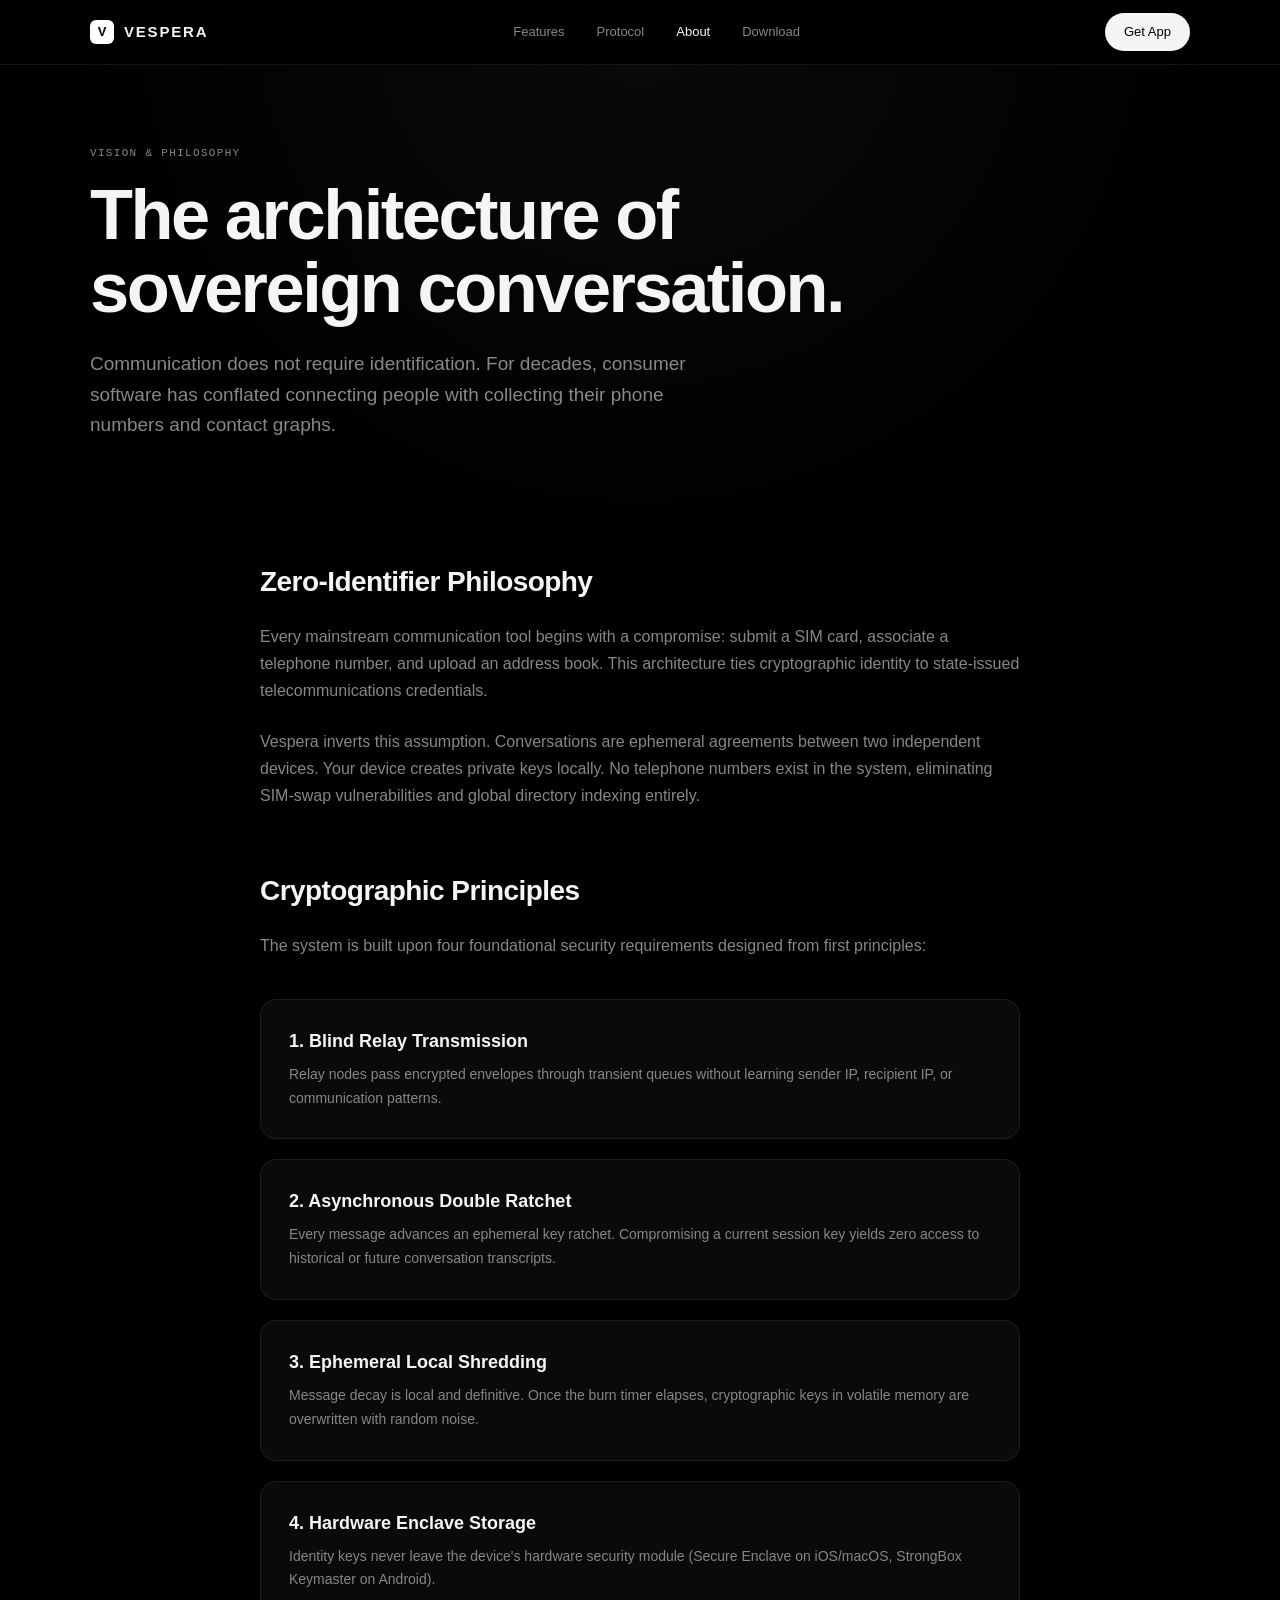
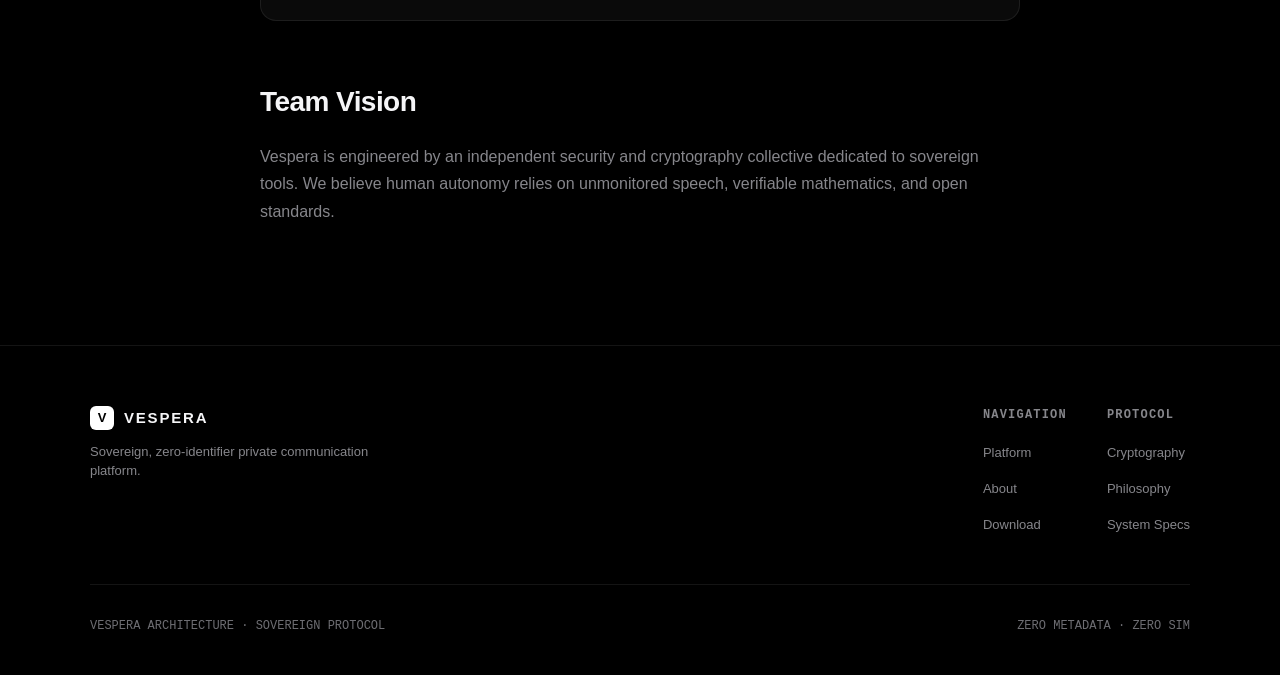
==== about.html @ 4bc94fb3 "Rebuild Vespera platform with Apple-grade dark architecture" ====
<!doctype html>
<html lang="en">
<head>
  <meta charset="utf-8">
  <meta name="viewport" content="width=device-width, initial-scale=1, viewport-fit=cover">
  <meta name="theme-color" content="#000000">
  <meta name="description" content="About Vespera — The philosophy and cryptographic foundation of zero-identifier communication.">
  <title>About — Vespera Architecture &amp; Vision</title>
  <link rel="stylesheet" href="styles.css">
  <script src="app.js" defer></script>
</head>
<body>
  <div class="page-ambient" aria-hidden="true"></div>

  <header class="site-header">
    <div class="container header-inner">
      <a class="brand" href="index.html" aria-label="Vespera Home">
        <span class="brand-symbol">V</span>
        <span>VESPERA</span>
      </a>
      <nav class="nav-links" aria-label="Main Navigation">
        <a href="index.html#features">Features</a>
        <a href="index.html#protocol">Protocol</a>
        <a href="about.html" class="active">About</a>
        <a href="download.html">Download</a>
      </nav>
      <div class="header-actions">
        <a href="download.html" class="pill-btn pill-btn-primary">Get App</a>
      </div>
      <button class="menu-toggle" id="menu-toggle" aria-label="Toggle navigation" aria-expanded="false">☰</button>
    </div>
  </header>

  <div class="mobile-drawer" id="mobile-drawer" aria-hidden="true">
    <a href="index.html#features">Features</a>
    <a href="index.html#protocol">Protocol</a>
    <a href="about.html">About</a>
    <a href="download.html">Download</a>
    <a href="download.html" class="pill-btn pill-btn-primary" style="text-align: center;">Get App</a>
  </div>

  <main>
    <div class="container">
      <div class="about-hero">
        <span class="section-label">Vision &amp; Philosophy</span>
        <h1 class="hero-title" style="text-align: left; margin: 16px 0 24px;">The architecture of sovereign conversation.</h1>
        <p class="hero-desc" style="text-align: left; margin: 0;">Communication does not require identification. For decades, consumer software has conflated connecting people with collecting their phone numbers and contact graphs.</p>
      </div>

      <article class="about-prose">
        <section id="philosophy">
          <h2>Zero-Identifier Philosophy</h2>
          <p>Every mainstream communication tool begins with a compromise: submit a SIM card, associate a telephone number, and upload an address book. This architecture ties cryptographic identity to state-issued telecommunications credentials.</p>
          <p>Vespera inverts this assumption. Conversations are ephemeral agreements between two independent devices. Your device creates private keys locally. No telephone numbers exist in the system, eliminating SIM-swap vulnerabilities and global directory indexing entirely.</p>
        </section>

        <section id="cryptography">
          <h2>Cryptographic Principles</h2>
          <p>The system is built upon four foundational security requirements designed from first principles:</p>
          
          <div class="principles-list">
            <div class="principle-item">
              <h4>1. Blind Relay Transmission</h4>
              <p>Relay nodes pass encrypted envelopes through transient queues without learning sender IP, recipient IP, or communication patterns.</p>
            </div>

            <div class="principle-item">
              <h4>2. Asynchronous Double Ratchet</h4>
              <p>Every message advances an ephemeral key ratchet. Compromising a current session key yields zero access to historical or future conversation transcripts.</p>
            </div>

            <div class="principle-item">
              <h4>3. Ephemeral Local Shredding</h4>
              <p>Message decay is local and definitive. Once the burn timer elapses, cryptographic keys in volatile memory are overwritten with random noise.</p>
            </div>

            <div class="principle-item">
              <h4>4. Hardware Enclave Storage</h4>
              <p>Identity keys never leave the device's hardware security module (Secure Enclave on iOS/macOS, StrongBox Keymaster on Android).</p>
            </div>
          </div>
        </section>

        <section id="team">
          <h2>Team Vision</h2>
          <p>Vespera is engineered by an independent security and cryptography collective dedicated to sovereign tools. We believe human autonomy relies on unmonitored speech, verifiable mathematics, and open standards.</p>
        </section>
      </article>
    </div>
  </main>

  <footer class="site-footer">
    <div class="container">
      <div class="footer-top">
        <div>
          <a class="brand" href="index.html">
            <span class="brand-symbol">V</span>
            <span>VESPERA</span>
          </a>
          <p style="color: var(--text-secondary); font-size: 13px; margin-top: 12px; max-width: 280px;">Sovereign, zero-identifier private communication platform.</p>
        </div>
        <div class="footer-nav">
          <div class="footer-col">
            <h5>Navigation</h5>
            <ul>
              <li><a href="index.html">Platform</a></li>
              <li><a href="about.html">About</a></li>
              <li><a href="download.html">Download</a></li>
            </ul>
          </div>
          <div class="footer-col">
            <h5>Protocol</h5>
            <ul>
              <li><a href="#cryptography">Cryptography</a></li>
              <li><a href="#philosophy">Philosophy</a></li>
              <li><a href="download.html#specs">System Specs</a></li>
            </ul>
          </div>
        </div>
      </div>
      <div class="footer-bottom">
        <span>VESPERA ARCHITECTURE · SOVEREIGN PROTOCOL</span>
        <span>ZERO METADATA · ZERO SIM</span>
      </div>
    </div>
  </footer>
</body>
</html>
---- styles.css ----
:root {
  color-scheme: dark;
  --bg: #000000;
  --surface: #0a0a0a;
  --surface-elevated: #121212;
  --surface-border: rgba(255, 255, 255, 0.08);
  --surface-border-hover: rgba(255, 255, 255, 0.16);
  --text-primary: #f5f5f7;
  --text-secondary: #86868b;
  --text-tertiary: #6e6e73;
  --accent-white: #ffffff;
  --accent-pill-bg: #f5f5f7;
  --accent-pill-text: #000000;
  --font-sans: -apple-system, BlinkMacSystemFont, "SF Pro Display", "SF Pro Text", "Inter", "Helvetica Neue", sans-serif;
  --font-mono: "SF Mono", "Space Mono", Menlo, Consolas, monospace;
}

* {
  box-sizing: border-box;
  margin: 0;
  padding: 0;
}

html {
  scroll-behavior: smooth;
  background-color: var(--bg);
}

body {
  background-color: var(--bg);
  color: var(--text-primary);
  font-family: var(--font-sans);
  -webkit-font-smoothing: antialiased;
  -moz-osx-font-smoothing: grayscale;
  line-height: 1.5;
  overflow-x: hidden;
  min-height: 100vh;
}

.page-ambient {
  position: absolute;
  top: 0;
  left: 50%;
  transform: translateX(-50%);
  width: 100%;
  max-width: 1200px;
  height: 600px;
  background: radial-gradient(ellipse at 50% 0%, rgba(255, 255, 255, 0.04), transparent 70%);
  pointer-events: none;
  z-index: 0;
}

.container {
  width: 100%;
  max-width: 1180px;
  margin: 0 auto;
  padding: 0 clamp(20px, 4vw, 40px);
}

.site-header {
  position: sticky;
  top: 0;
  z-index: 100;
  background: rgba(0, 0, 0, 0.85);
  backdrop-filter: blur(20px);
  -webkit-backdrop-filter: blur(20px);
  border-bottom: 1px solid var(--surface-border);
}

.header-inner {
  display: flex;
  align-items: center;
  justify-content: space-between;
  height: 64px;
}

.brand {
  display: flex;
  align-items: center;
  gap: 10px;
  text-decoration: none;
  color: var(--text-primary);
  font-weight: 600;
  font-size: 15px;
  letter-spacing: 0.12em;
}

.brand-symbol {
  width: 24px;
  height: 24px;
  border-radius: 6px;
  background: #ffffff;
  color: #000000;
  display: grid;
  place-items: center;
  font-size: 13px;
  font-weight: 700;
  letter-spacing: 0;
}

.nav-links {
  display: flex;
  align-items: center;
  gap: 32px;
}

.nav-links a {
  text-decoration: none;
  color: var(--text-secondary);
  font-size: 13px;
  font-weight: 400;
  transition: color 0.2s ease;
}

.nav-links a:hover,
.nav-links a.active {
  color: var(--text-primary);
}

.header-actions {
  display: flex;
  align-items: center;
  gap: 16px;
}

.pill-btn {
  display: inline-flex;
  align-items: center;
  justify-content: center;
  gap: 8px;
  padding: 8px 18px;
  border-radius: 980px;
  font-size: 13px;
  font-weight: 500;
  text-decoration: none;
  transition: all 0.2s ease;
  cursor: pointer;
  border: 1px solid transparent;
}

.pill-btn-primary {
  background: var(--accent-pill-bg);
  color: var(--accent-pill-text);
}

.pill-btn-primary:hover {
  background: #ffffff;
  transform: scale(1.02);
}

.pill-btn-secondary {
  background: rgba(255, 255, 255, 0.05);
  color: var(--text-primary);
  border-color: var(--surface-border);
}

.pill-btn-secondary:hover {
  background: rgba(255, 255, 255, 0.1);
  border-color: var(--surface-border-hover);
}

.menu-toggle {
  display: none;
  background: transparent;
  border: none;
  color: var(--text-primary);
  font-size: 20px;
  cursor: pointer;
  padding: 8px;
}

.mobile-drawer {
  display: none;
  position: fixed;
  top: 64px;
  left: 0;
  right: 0;
  bottom: 0;
  background: #000000;
  z-index: 99;
  flex-direction: column;
  padding: 32px 24px;
  gap: 24px;
  border-top: 1px solid var(--surface-border);
}

.mobile-drawer.open {
  display: flex;
}

.mobile-drawer a {
  color: var(--text-primary);
  text-decoration: none;
  font-size: 18px;
  font-weight: 500;
}

.hero-section {
  position: relative;
  z-index: 1;
  padding: 80px 0 100px;
  text-align: center;
}

.eyebrow {
  display: inline-flex;
  align-items: center;
  gap: 8px;
  font-family: var(--font-mono);
  font-size: 11px;
  letter-spacing: 0.15em;
  text-transform: uppercase;
  color: var(--text-secondary);
  margin-bottom: 24px;
  padding: 6px 14px;
  border-radius: 980px;
  background: rgba(255, 255, 255, 0.03);
  border: 1px solid var(--surface-border);
}

.status-indicator {
  width: 6px;
  height: 6px;
  border-radius: 50%;
  background: #ffffff;
}

.hero-title {
  font-size: clamp(38px, 5.5vw, 72px);
  font-weight: 600;
  letter-spacing: -0.035em;
  line-height: 1.05;
  color: var(--text-primary);
  max-width: 820px;
  margin: 0 auto 20px;
}

.hero-desc {
  font-size: clamp(16px, 1.8vw, 19px);
  color: var(--text-secondary);
  max-width: 620px;
  margin: 0 auto 36px;
  line-height: 1.6;
}

.hero-cta {
  display: flex;
  align-items: center;
  justify-content: center;
  gap: 16px;
  margin-bottom: 70px;
}

.mockup-wrap {
  position: relative;
  max-width: 380px;
  margin: 0 auto;
}

.phone-frame {
  background: #0a0a0a;
  border: 1px solid rgba(255, 255, 255, 0.12);
  border-radius: 48px;
  padding: 10px;
  box-shadow: 0 30px 100px rgba(0, 0, 0, 0.8), 0 0 0 1px rgba(255, 255, 255, 0.05);
}

.phone-inner {
  background: #000000;
  border-radius: 38px;
  overflow: hidden;
  border: 1px solid rgba(255, 255, 255, 0.06);
}

.phone-island {
  height: 28px;
  display: flex;
  align-items: center;
  justify-content: space-between;
  padding: 0 24px;
  font-size: 11px;
  font-weight: 600;
  color: var(--text-primary);
}

.island-notch {
  width: 90px;
  height: 18px;
  background: #000000;
  border-radius: 12px;
  border: 1px solid rgba(255, 255, 255, 0.08);
}

.chat-bar {
  display: flex;
  align-items: center;
  justify-content: space-between;
  padding: 14px 20px;
  border-bottom: 1px solid var(--surface-border);
  background: rgba(10, 10, 10, 0.6);
}

.chat-peer {
  display: flex;
  align-items: center;
  gap: 12px;
}

.peer-avatar {
  width: 32px;
  height: 32px;
  border-radius: 50%;
  background: #161616;
  border: 1px solid var(--surface-border);
  display: grid;
  place-items: center;
  font-size: 12px;
  font-weight: 600;
  color: var(--text-primary);
}

.peer-meta strong {
  display: block;
  font-size: 13px;
  font-weight: 500;
  color: var(--text-primary);
}

.peer-meta span {
  display: block;
  font-size: 10px;
  font-family: var(--font-mono);
  color: var(--text-secondary);
}

.chat-stream {
  padding: 20px 16px;
  display: flex;
  flex-direction: column;
  gap: 14px;
  min-height: 310px;
}

.bubble {
  max-width: 82%;
  padding: 12px 16px;
  border-radius: 18px;
  font-size: 13px;
  line-height: 1.45;
  position: relative;
}

.bubble-in {
  align-self: flex-start;
  background: #121212;
  color: var(--text-primary);
  border: 1px solid var(--surface-border);
  border-bottom-left-radius: 4px;
}

.bubble-out {
  align-self: flex-end;
  background: #1f1f1f;
  color: var(--text-primary);
  border: 1px solid rgba(255, 255, 255, 0.12);
  border-bottom-right-radius: 4px;
}

.bubble-meta {
  display: flex;
  align-items: center;
  justify-content: flex-end;
  gap: 6px;
  font-size: 10px;
  font-family: var(--font-mono);
  color: var(--text-tertiary);
  margin-top: 4px;
}

.bubble-decay {
  align-self: flex-end;
  background: #1a1a1a;
  border: 1px solid rgba(255, 255, 255, 0.15);
  position: relative;
  transition: opacity 0.3s ease, filter 0.3s ease;
}

.bubble-decay.faded {
  opacity: 0.1;
  filter: blur(5px);
}

.decay-readout {
  margin-top: 10px;
  padding: 10px 14px;
  border-radius: 10px;
  background: rgba(255, 255, 255, 0.03);
  border: 1px solid var(--surface-border);
  display: flex;
  align-items: center;
  justify-content: space-between;
  font-family: var(--font-mono);
  font-size: 11px;
}

.readout-timer {
  color: var(--text-primary);
  font-weight: 600;
}

.readout-label {
  color: var(--text-secondary);
}

.decay-controls {
  padding: 14px 16px;
  border-top: 1px solid var(--surface-border);
  display: flex;
  gap: 8px;
}

.decay-btn {
  flex: 1;
  padding: 9px;
  border-radius: 8px;
  background: #121212;
  border: 1px solid var(--surface-border);
  color: var(--text-primary);
  font-size: 12px;
  font-weight: 500;
  cursor: pointer;
  transition: all 0.2s ease;
}

.decay-btn:hover {
  background: #1a1a1a;
  border-color: var(--surface-border-hover);
}

.section-header {
  margin-bottom: 48px;
}

.section-label {
  font-family: var(--font-mono);
  font-size: 11px;
  letter-spacing: 0.12em;
  text-transform: uppercase;
  color: var(--text-secondary);
  display: block;
  margin-bottom: 12px;
}

.section-title {
  font-size: clamp(30px, 4vw, 44px);
  font-weight: 600;
  letter-spacing: -0.03em;
  color: var(--text-primary);
  line-height: 1.15;
}

.feature-grid {
  display: grid;
  grid-template-columns: repeat(auto-fit, minmax(320px, 1fr));
  gap: 20px;
  margin-bottom: 120px;
}

.feature-card {
  background: var(--surface);
  border: 1px solid var(--surface-border);
  border-radius: 20px;
  padding: 36px 32px;
  display: flex;
  flex-direction: column;
  justify-content: space-between;
  min-height: 300px;
  transition: border-color 0.2s ease, transform 0.2s ease;
}

.feature-card:hover {
  border-color: var(--surface-border-hover);
  transform: translateY(-2px);
}

.card-num {
  font-family: var(--font-mono);
  font-size: 12px;
  color: var(--text-tertiary);
  margin-bottom: 24px;
}

.card-body h3 {
  font-size: 22px;
  font-weight: 600;
  letter-spacing: -0.02em;
  color: var(--text-primary);
  margin-bottom: 12px;
}

.card-body p {
  font-size: 14px;
  color: var(--text-secondary);
  line-height: 1.6;
}

.card-tag {
  display: inline-block;
  margin-top: 24px;
  font-family: var(--font-mono);
  font-size: 11px;
  color: var(--text-secondary);
  padding: 4px 10px;
  border-radius: 6px;
  background: rgba(255, 255, 255, 0.03);
  border: 1px solid var(--surface-border);
  width: fit-content;
}

.protocol-section {
  padding: 80px 0 120px;
  border-top: 1px solid var(--surface-border);
}

.protocol-grid {
  display: grid;
  grid-template-columns: repeat(3, 1fr);
  gap: 24px;
  margin-top: 48px;
}

.protocol-box {
  background: var(--surface);
  border: 1px solid var(--surface-border);
  border-radius: 16px;
  padding: 30px;
}

.protocol-box h4 {
  font-size: 18px;
  font-weight: 600;
  color: var(--text-primary);
  margin-bottom: 12px;
}

.protocol-box p {
  font-size: 14px;
  color: var(--text-secondary);
  line-height: 1.6;
}

.claim-section {
  padding: 80px 0 120px;
  border-top: 1px solid var(--surface-border);
  text-align: center;
}

.claim-wrap {
  max-width: 540px;
  margin: 0 auto;
}

.claim-form {
  display: flex;
  gap: 10px;
  margin: 32px 0 16px;
}

.claim-input-box {
  flex: 1;
  display: flex;
  align-items: center;
  background: var(--surface);
  border: 1px solid var(--surface-border);
  border-radius: 980px;
  padding: 0 18px;
  font-size: 14px;
  transition: border-color 0.2s ease;
}

.claim-input-box:focus-within {
  border-color: rgba(255, 255, 255, 0.3);
}

.claim-prefix {
  color: var(--text-tertiary);
  font-family: var(--font-mono);
  margin-right: 4px;
}

.claim-input {
  background: transparent;
  border: none;
  outline: none;
  color: var(--text-primary);
  width: 100%;
  font-size: 14px;
  padding: 12px 0;
}

.claim-note {
  font-size: 12px;
  color: var(--text-tertiary);
  font-family: var(--font-mono);
}

.modal-overlay {
  display: none;
  position: fixed;
  inset: 0;
  background: rgba(0, 0, 0, 0.8);
  backdrop-filter: blur(10px);
  -webkit-backdrop-filter: blur(10px);
  z-index: 200;
  place-items: center;
  padding: 20px;
}

.modal-overlay.active {
  display: grid;
}

.modal-card {
  background: #0d0d0d;
  border: 1px solid var(--surface-border-hover);
  border-radius: 24px;
  padding: 40px;
  max-width: 440px;
  width: 100%;
  text-align: center;
}

.modal-card h3 {
  font-size: 24px;
  font-weight: 600;
  margin-bottom: 12px;
}

.modal-card p {
  font-size: 14px;
  color: var(--text-secondary);
  line-height: 1.6;
  margin-bottom: 28px;
}

.site-footer {
  border-top: 1px solid var(--surface-border);
  padding: 60px 0 40px;
  background: #000000;
}

.footer-top {
  display: flex;
  justify-content: space-between;
  align-items: flex-start;
  margin-bottom: 48px;
  flex-wrap: wrap;
  gap: 32px;
}

.footer-nav {
  display: flex;
  gap: 40px;
}

.footer-col h5 {
  font-size: 12px;
  font-family: var(--font-mono);
  text-transform: uppercase;
  letter-spacing: 0.1em;
  color: var(--text-secondary);
  margin-bottom: 16px;
}

.footer-col ul {
  list-style: none;
  display: flex;
  flex-direction: column;
  gap: 12px;
}

.footer-col a {
  text-decoration: none;
  color: var(--text-secondary);
  font-size: 13px;
  transition: color 0.2s ease;
}

.footer-col a:hover {
  color: var(--text-primary);
}

.footer-bottom {
  display: flex;
  justify-content: space-between;
  align-items: center;
  padding-top: 32px;
  border-top: 1px solid var(--surface-border);
  font-size: 12px;
  color: var(--text-tertiary);
  font-family: var(--font-mono);
}

.download-grid {
  display: grid;
  grid-template-columns: repeat(3, 1fr);
  gap: 24px;
  margin: 60px 0 100px;
}

.download-card {
  background: var(--surface);
  border: 1px solid var(--surface-border);
  border-radius: 20px;
  padding: 36px 30px;
  display: flex;
  flex-direction: column;
  justify-content: space-between;
}

.download-card-header {
  display: flex;
  align-items: center;
  justify-content: space-between;
  margin-bottom: 24px;
}

.platform-badge {
  font-family: var(--font-mono);
  font-size: 11px;
  color: var(--text-secondary);
  padding: 4px 10px;
  border-radius: 6px;
  background: rgba(255, 255, 255, 0.04);
  border: 1px solid var(--surface-border);
}

.download-card h3 {
  font-size: 24px;
  font-weight: 600;
  margin-bottom: 8px;
}

.version-tag {
  font-family: var(--font-mono);
  font-size: 12px;
  color: var(--text-secondary);
  margin-bottom: 20px;
  display: block;
}

.spec-list {
  list-style: none;
  display: flex;
  flex-direction: column;
  gap: 10px;
  margin: 24px 0 32px;
  font-size: 13px;
  color: var(--text-secondary);
}

.spec-list li {
  display: flex;
  align-items: center;
  gap: 8px;
}

.spec-list li::before {
  content: "";
  width: 4px;
  height: 4px;
  border-radius: 50%;
  background: var(--text-tertiary);
}

.about-hero {
  padding: 80px 0 60px;
  max-width: 760px;
}

.about-prose {
  max-width: 760px;
  margin: 0 auto 120px;
}

.about-prose h2 {
  font-size: 28px;
  font-weight: 600;
  margin: 60px 0 20px;
  letter-spacing: -0.02em;
}

.about-prose p {
  font-size: 16px;
  color: var(--text-secondary);
  line-height: 1.7;
  margin-bottom: 24px;
}

.principles-list {
  display: grid;
  grid-template-columns: 1fr;
  gap: 20px;
  margin: 40px 0 60px;
}

.principle-item {
  background: var(--surface);
  border: 1px solid var(--surface-border);
  border-radius: 16px;
  padding: 28px;
}

.principle-item h4 {
  font-size: 18px;
  font-weight: 600;
  margin-bottom: 8px;
}

.principle-item p {
  margin: 0;
  font-size: 14px;
}

@media (max-width: 900px) {
  .protocol-grid,
  .download-grid {
    grid-template-columns: 1fr;
  }
}

@media (max-width: 768px) {
  .nav-links,
  .header-actions {
    display: none;
  }
  .menu-toggle {
    display: block;
  }
  .footer-top {
    flex-direction: column;
  }
  .footer-bottom {
    flex-direction: column;
    gap: 16px;
    align-items: flex-start;
  }
  .claim-form {
    flex-direction: column;
  }
  .claim-input-box {
    border-radius: 12px;
  }
  .pill-btn {
    width: 100%;
  }
}
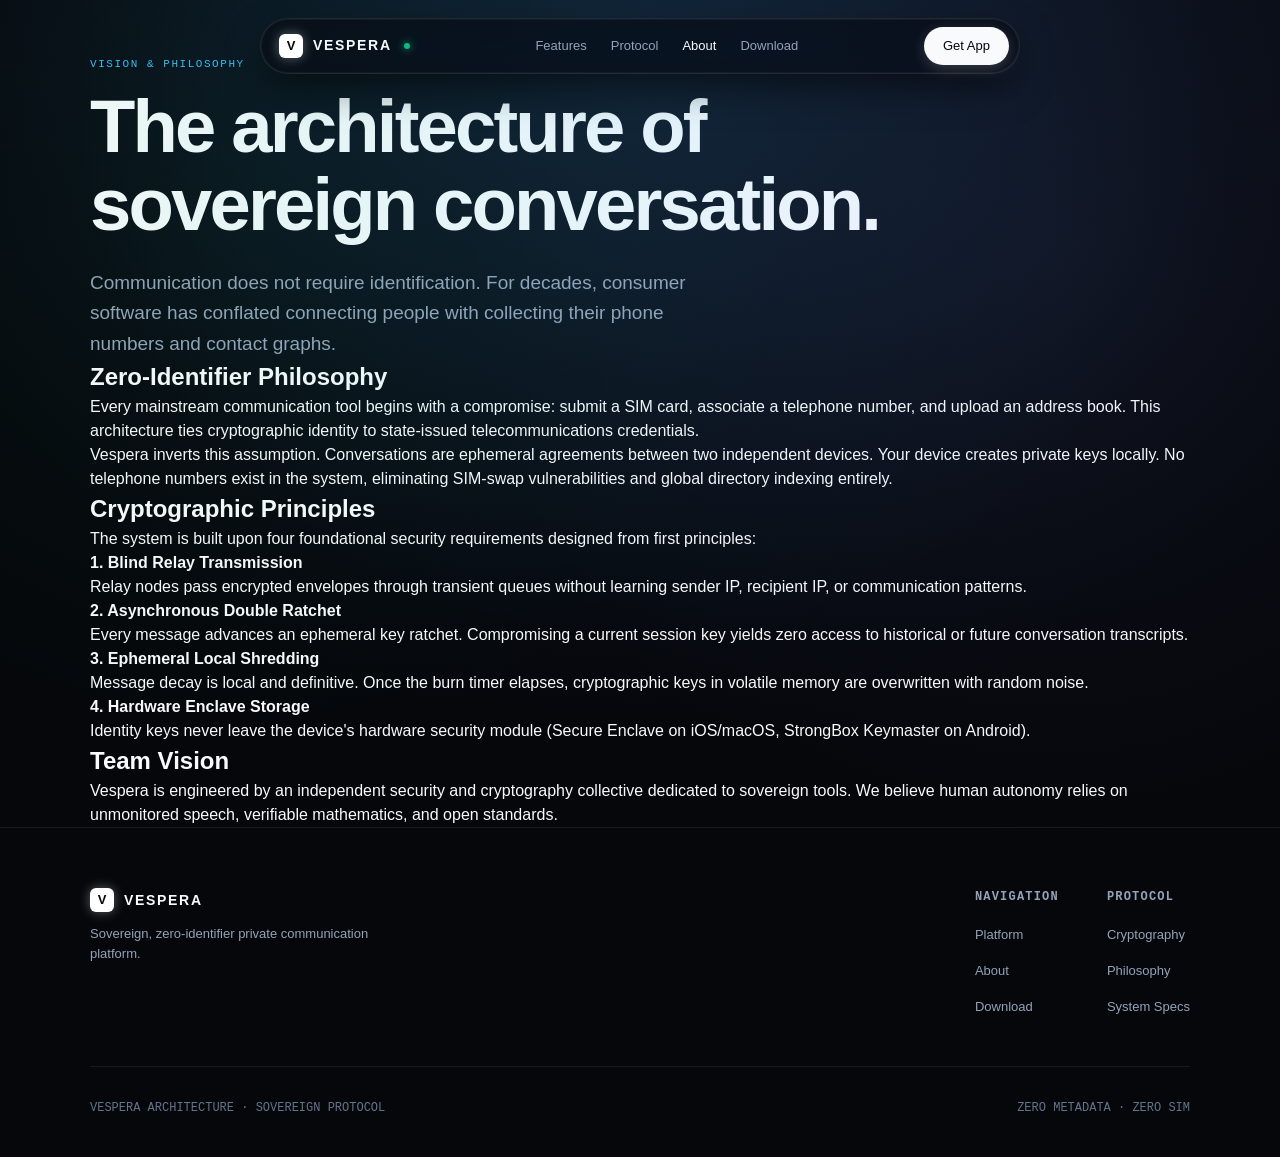
==== commit 93495386: "Update about.html with floating pill navbar" ====
--- a/about.html
+++ b/about.html
@@ -3,7 +3,7 @@
 <head>
   <meta charset="utf-8">
   <meta name="viewport" content="width=device-width, initial-scale=1, viewport-fit=cover">
-  <meta name="theme-color" content="#000000">
+  <meta name="theme-color" content="#05070B">
   <meta name="description" content="About Vespera — The philosophy and cryptographic foundation of zero-identifier communication.">
   <title>About — Vespera Architecture &amp; Vision</title>
   <link rel="stylesheet" href="styles.css">
@@ -13,10 +13,11 @@
   <div class="page-ambient" aria-hidden="true"></div>
 
   <header class="site-header">
-    <div class="container header-inner">
+    <div class="pill-navbar">
       <a class="brand" href="index.html" aria-label="Vespera Home">
         <span class="brand-symbol">V</span>
         <span>VESPERA</span>
+        <span class="nav-status" title="Network Operational"></span>
       </a>
       <nav class="nav-links" aria-label="Main Navigation">
         <a href="index.html#features">Features</a>
@@ -125,4 +126,4 @@
     </div>
   </footer>
 </body>
-</html>+</html>
--- a/styles.css
+++ b/styles.css
@@ -1,16 +1,29 @@
 :root {
   color-scheme: dark;
-  --bg: #000000;
-  --surface: #0a0a0a;
-  --surface-elevated: #121212;
+  --bg: #05070B;
+  --bg-gradient: radial-gradient(circle at 50% -10%, #0d1627 0%, #05070b 60%);
+  --surface: #0A0D14;
+  --surface-subtle: #0E131F;
+  --surface-elevated: #131927;
   --surface-border: rgba(255, 255, 255, 0.08);
-  --surface-border-hover: rgba(255, 255, 255, 0.16);
-  --text-primary: #f5f5f7;
-  --text-secondary: #86868b;
-  --text-tertiary: #6e6e73;
-  --accent-white: #ffffff;
-  --accent-pill-bg: #f5f5f7;
-  --accent-pill-text: #000000;
+  --surface-border-subtle: rgba(255, 255, 255, 0.04);
+  --surface-border-hover: rgba(255, 255, 255, 0.18);
+  --surface-border-active: rgba(56, 189, 248, 0.35);
+
+  --text-primary: #F8FAFC;
+  --text-secondary: #94A3B8;
+  --text-tertiary: #64748B;
+
+  --accent-cyan: #38BDF8;
+  --accent-blue: #2563EB;
+  --accent-emerald: #10B981;
+  --accent-purple: #818CF8;
+  --accent-glow-cyan: rgba(56, 189, 248, 0.15);
+  --accent-glow-emerald: rgba(16, 185, 129, 0.15);
+
+  --accent-pill-bg: #F8FAFC;
+  --accent-pill-text: #05070B;
+
   --font-sans: -apple-system, BlinkMacSystemFont, "SF Pro Display", "SF Pro Text", "Inter", "Helvetica Neue", sans-serif;
   --font-mono: "SF Mono", "Space Mono", Menlo, Consolas, monospace;
 }
@@ -28,6 +41,8 @@
 
 body {
   background-color: var(--bg);
+  background-image: var(--bg-gradient);
+  background-repeat: no-repeat;
   color: var(--text-primary);
   font-family: var(--font-sans);
   -webkit-font-smoothing: antialiased;
@@ -37,15 +52,19 @@
   min-height: 100vh;
 }
 
+/* Ambient dynamic background glows */
 .page-ambient {
   position: absolute;
   top: 0;
   left: 50%;
   transform: translateX(-50%);
   width: 100%;
-  max-width: 1200px;
-  height: 600px;
-  background: radial-gradient(ellipse at 50% 0%, rgba(255, 255, 255, 0.04), transparent 70%);
+  max-width: 1400px;
+  height: 900px;
+  background: 
+    radial-gradient(circle at 50% 8%, rgba(56, 189, 248, 0.09) 0%, transparent 55%),
+    radial-gradient(circle at 18% 22%, rgba(16, 185, 129, 0.06) 0%, transparent 45%),
+    radial-gradient(circle at 82% 28%, rgba(129, 140, 248, 0.07) 0%, transparent 48%);
   pointer-events: none;
   z-index: 0;
 }
@@ -57,21 +76,38 @@
   padding: 0 clamp(20px, 4vw, 40px);
 }
 
+/* Floating Frosted Glass Pill Navbar */
 .site-header {
   position: sticky;
-  top: 0;
+  top: 18px;
   z-index: 100;
-  background: rgba(0, 0, 0, 0.85);
-  backdrop-filter: blur(20px);
-  -webkit-backdrop-filter: blur(20px);
-  border-bottom: 1px solid var(--surface-border);
-}
-
-.header-inner {
-  display: flex;
-  align-items: center;
-  justify-content: space-between;
-  height: 64px;
+  display: flex;
+  justify-content: center;
+  padding: 0 16px;
+  pointer-events: none;
+}
+
+.pill-navbar {
+  pointer-events: auto;
+  display: flex;
+  align-items: center;
+  justify-content: space-between;
+  gap: 32px;
+  padding: 8px 10px 8px 18px;
+  background: rgba(10, 13, 20, 0.72);
+  backdrop-filter: blur(24px) saturate(180%);
+  -webkit-backdrop-filter: blur(24px) saturate(180%);
+  border: 1px solid rgba(255, 255, 255, 0.1);
+  border-radius: 980px;
+  box-shadow: 0 16px 40px -8px rgba(0, 0, 0, 0.65), 0 0 0 1px rgba(255, 255, 255, 0.04) inset;
+  transition: all 0.25s ease;
+  max-width: 760px;
+  width: 100%;
+}
+
+.pill-navbar:hover {
+  border-color: rgba(255, 255, 255, 0.16);
+  box-shadow: 0 20px 48px -8px rgba(0, 0, 0, 0.75), 0 0 24px -4px rgba(56, 189, 248, 0.12);
 }
 
 .brand {
@@ -81,7 +117,7 @@
   text-decoration: none;
   color: var(--text-primary);
   font-weight: 600;
-  font-size: 15px;
+  font-size: 14px;
   letter-spacing: 0.12em;
 }
 
@@ -89,26 +125,37 @@
   width: 24px;
   height: 24px;
   border-radius: 6px;
-  background: #ffffff;
-  color: #000000;
+  background: #FFFFFF;
+  color: #05070B;
   display: grid;
   place-items: center;
   font-size: 13px;
   font-weight: 700;
   letter-spacing: 0;
+  box-shadow: 0 0 12px rgba(255, 255, 255, 0.35);
+}
+
+.nav-status {
+  width: 6px;
+  height: 6px;
+  border-radius: 50%;
+  background: var(--accent-emerald);
+  box-shadow: 0 0 8px var(--accent-emerald);
+  display: inline-block;
+  margin-left: 2px;
 }
 
 .nav-links {
   display: flex;
   align-items: center;
-  gap: 32px;
+  gap: 24px;
 }
 
 .nav-links a {
   text-decoration: none;
   color: var(--text-secondary);
   font-size: 13px;
-  font-weight: 400;
+  font-weight: 450;
   transition: color 0.2s ease;
 }
 
@@ -120,7 +167,7 @@
 .header-actions {
   display: flex;
   align-items: center;
-  gap: 16px;
+  gap: 12px;
 }
 
 .pill-btn {
@@ -136,26 +183,30 @@
   transition: all 0.2s ease;
   cursor: pointer;
   border: 1px solid transparent;
+  white-space: nowrap;
 }
 
 .pill-btn-primary {
   background: var(--accent-pill-bg);
   color: var(--accent-pill-text);
+  box-shadow: 0 4px 14px rgba(248, 250, 252, 0.18);
 }
 
 .pill-btn-primary:hover {
-  background: #ffffff;
+  background: #FFFFFF;
   transform: scale(1.02);
+  box-shadow: 0 6px 20px rgba(248, 250, 252, 0.28);
 }
 
 .pill-btn-secondary {
-  background: rgba(255, 255, 255, 0.05);
+  background: rgba(255, 255, 255, 0.04);
   color: var(--text-primary);
   border-color: var(--surface-border);
+  backdrop-filter: blur(12px);
 }
 
 .pill-btn-secondary:hover {
-  background: rgba(255, 255, 255, 0.1);
+  background: rgba(255, 255, 255, 0.08);
   border-color: var(--surface-border-hover);
 }
 
@@ -166,22 +217,25 @@
   color: var(--text-primary);
   font-size: 20px;
   cursor: pointer;
-  padding: 8px;
+  padding: 6px;
 }
 
 .mobile-drawer {
   display: none;
   position: fixed;
-  top: 64px;
-  left: 0;
-  right: 0;
-  bottom: 0;
-  background: #000000;
+  top: 72px;
+  left: 16px;
+  right: 16px;
+  background: rgba(10, 13, 20, 0.94);
+  backdrop-filter: blur(28px);
+  -webkit-backdrop-filter: blur(28px);
+  border: 1px solid var(--surface-border);
+  border-radius: 20px;
   z-index: 99;
   flex-direction: column;
-  padding: 32px 24px;
-  gap: 24px;
-  border-top: 1px solid var(--surface-border);
+  padding: 24px;
+  gap: 18px;
+  box-shadow: 0 20px 60px rgba(0, 0, 0, 0.85);
 }
 
 .mobile-drawer.open {
@@ -191,14 +245,15 @@
 .mobile-drawer a {
   color: var(--text-primary);
   text-decoration: none;
-  font-size: 18px;
+  font-size: 16px;
   font-weight: 500;
 }
 
+/* Hero Section */
 .hero-section {
   position: relative;
   z-index: 1;
-  padding: 80px 0 100px;
+  padding: 90px 0 80px;
   text-align: center;
 }
 
@@ -212,26 +267,28 @@
   text-transform: uppercase;
   color: var(--text-secondary);
   margin-bottom: 24px;
-  padding: 6px 14px;
+  padding: 6px 16px;
   border-radius: 980px;
-  background: rgba(255, 255, 255, 0.03);
-  border: 1px solid var(--surface-border);
+  background: rgba(14, 19, 31, 0.8);
+  border: 1px solid rgba(56, 189, 248, 0.2);
+  box-shadow: 0 0 16px rgba(56, 189, 248, 0.08);
 }
 
 .status-indicator {
   width: 6px;
   height: 6px;
   border-radius: 50%;
-  background: #ffffff;
+  background: var(--accent-emerald);
+  box-shadow: 0 0 8px var(--accent-emerald);
 }
 
 .hero-title {
-  font-size: clamp(38px, 5.5vw, 72px);
+  font-size: clamp(38px, 5.8vw, 76px);
   font-weight: 600;
-  letter-spacing: -0.035em;
+  letter-spacing: -0.038em;
   line-height: 1.05;
   color: var(--text-primary);
-  max-width: 820px;
+  max-width: 860px;
   margin: 0 auto 20px;
 }
 
@@ -248,25 +305,71 @@
   align-items: center;
   justify-content: center;
   gap: 16px;
-  margin-bottom: 70px;
-}
-
+  margin-bottom: 60px;
+}
+
+/* Telemetry Strip (Plat-form style) */
+.telemetry-strip {
+  display: flex;
+  align-items: center;
+  justify-content: center;
+  gap: 28px;
+  flex-wrap: wrap;
+  padding: 12px 24px;
+  margin: 0 auto 50px;
+  max-width: 860px;
+  background: rgba(10, 13, 20, 0.6);
+  backdrop-filter: blur(12px);
+  border: 1px solid var(--surface-border-subtle);
+  border-radius: 980px;
+  box-shadow: 0 8px 24px -4px rgba(0, 0, 0, 0.4);
+}
+
+.telemetry-item {
+  display: inline-flex;
+  align-items: center;
+  gap: 8px;
+  font-family: var(--font-mono);
+  font-size: 11px;
+  color: var(--text-secondary);
+  letter-spacing: 0.04em;
+}
+
+.telemetry-item strong {
+  color: var(--text-primary);
+  font-weight: 500;
+}
+
+.telemetry-dot {
+  width: 6px;
+  height: 6px;
+  border-radius: 50%;
+  background: var(--accent-emerald);
+  box-shadow: 0 0 6px var(--accent-emerald);
+}
+
+.telemetry-dot.cyan {
+  background: var(--accent-cyan);
+  box-shadow: 0 0 6px var(--accent-cyan);
+}
+
+/* Hero Phone Mockup */
 .mockup-wrap {
   position: relative;
-  max-width: 380px;
+  max-width: 400px;
   margin: 0 auto;
 }
 
 .phone-frame {
-  background: #0a0a0a;
-  border: 1px solid rgba(255, 255, 255, 0.12);
+  background: linear-gradient(180deg, #131927 0%, #0A0D14 100%);
+  border: 1px solid rgba(255, 255, 255, 0.14);
   border-radius: 48px;
   padding: 10px;
-  box-shadow: 0 30px 100px rgba(0, 0, 0, 0.8), 0 0 0 1px rgba(255, 255, 255, 0.05);
+  box-shadow: 0 32px 100px -12px rgba(0, 0, 0, 0.85), 0 0 40px -8px rgba(56, 189, 248, 0.15);
 }
 
 .phone-inner {
-  background: #000000;
+  background: #05070B;
   border-radius: 38px;
   overflow: hidden;
   border: 1px solid rgba(255, 255, 255, 0.06);
@@ -297,7 +400,7 @@
   justify-content: space-between;
   padding: 14px 20px;
   border-bottom: 1px solid var(--surface-border);
-  background: rgba(10, 10, 10, 0.6);
+  background: rgba(10, 13, 20, 0.8);
 }
 
 .chat-peer {
@@ -310,13 +413,13 @@
   width: 32px;
   height: 32px;
   border-radius: 50%;
-  background: #161616;
+  background: linear-gradient(135deg, #1E293B, #0F172A);
   border: 1px solid var(--surface-border);
   display: grid;
   place-items: center;
   font-size: 12px;
   font-weight: 600;
-  color: var(--text-primary);
+  color: var(--accent-cyan);
 }
 
 .peer-meta strong {
@@ -342,7 +445,7 @@
 }
 
 .bubble {
-  max-width: 82%;
+  max-width: 84%;
   padding: 12px 16px;
   border-radius: 18px;
   font-size: 13px;
@@ -352,7 +455,7 @@
 
 .bubble-in {
   align-self: flex-start;
-  background: #121212;
+  background: #0E131F;
   color: var(--text-primary);
   border: 1px solid var(--surface-border);
   border-bottom-left-radius: 4px;
@@ -360,9 +463,9 @@
 
 .bubble-out {
   align-self: flex-end;
-  background: #1f1f1f;
-  color: var(--text-primary);
-  border: 1px solid rgba(255, 255, 255, 0.12);
+  background: #172033;
+  color: var(--text-primary);
+  border: 1px solid rgba(56, 189, 248, 0.2);
   border-bottom-right-radius: 4px;
 }
 
@@ -379,14 +482,14 @@
 
 .bubble-decay {
   align-self: flex-end;
-  background: #1a1a1a;
-  border: 1px solid rgba(255, 255, 255, 0.15);
+  background: #151D2C;
+  border: 1px solid rgba(56, 189, 248, 0.28);
   position: relative;
   transition: opacity 0.3s ease, filter 0.3s ease;
 }
 
 .bubble-decay.faded {
-  opacity: 0.1;
+  opacity: 0.15;
   filter: blur(5px);
 }
 
@@ -394,7 +497,7 @@
   margin-top: 10px;
   padding: 10px 14px;
   border-radius: 10px;
-  background: rgba(255, 255, 255, 0.03);
+  background: rgba(14, 19, 31, 0.8);
   border: 1px solid var(--surface-border);
   display: flex;
   align-items: center;
@@ -404,7 +507,7 @@
 }
 
 .readout-timer {
-  color: var(--text-primary);
+  color: var(--accent-cyan);
   font-weight: 600;
 }
 
@@ -423,7 +526,7 @@
   flex: 1;
   padding: 9px;
   border-radius: 8px;
-  background: #121212;
+  background: #0E131F;
   border: 1px solid var(--surface-border);
   color: var(--text-primary);
   font-size: 12px;
@@ -433,10 +536,11 @@
 }
 
 .decay-btn:hover {
-  background: #1a1a1a;
+  background: #172033;
   border-color: var(--surface-border-hover);
 }
 
+/* Architecture Features Section */
 .section-header {
   margin-bottom: 48px;
 }
@@ -444,9 +548,9 @@
 .section-label {
   font-family: var(--font-mono);
   font-size: 11px;
-  letter-spacing: 0.12em;
+  letter-spacing: 0.14em;
   text-transform: uppercase;
-  color: var(--text-secondary);
+  color: var(--accent-cyan);
   display: block;
   margin-bottom: 12px;
 }
@@ -459,35 +563,94 @@
   line-height: 1.15;
 }
 
+.section-desc {
+  color: var(--text-secondary);
+  font-size: 15px;
+  margin-top: 12px;
+  max-width: 580px;
+}
+
+/* Feature Grid with Visual Component Cards */
 .feature-grid {
   display: grid;
-  grid-template-columns: repeat(auto-fit, minmax(320px, 1fr));
-  gap: 20px;
+  grid-template-columns: repeat(12, 1fr);
+  gap: 24px;
   margin-bottom: 120px;
 }
 
 .feature-card {
   background: var(--surface);
   border: 1px solid var(--surface-border);
-  border-radius: 20px;
-  padding: 36px 32px;
+  border-radius: 24px;
+  padding: 32px;
   display: flex;
   flex-direction: column;
   justify-content: space-between;
-  min-height: 300px;
-  transition: border-color 0.2s ease, transform 0.2s ease;
+  transition: all 0.25s ease;
+  position: relative;
+  overflow: hidden;
+}
+
+.feature-card::before {
+  content: "";
+  position: absolute;
+  top: 0;
+  left: 0;
+  right: 0;
+  height: 1px;
+  background: linear-gradient(90deg, transparent, rgba(255, 255, 255, 0.15), transparent);
 }
 
 .feature-card:hover {
   border-color: var(--surface-border-hover);
   transform: translateY(-2px);
+  box-shadow: 0 20px 48px -12px rgba(0, 0, 0, 0.65), 0 0 24px -6px var(--accent-glow-cyan);
+}
+
+/* Grid span variations for cinematic rhythm */
+.card-span-7 {
+  grid-column: span 7;
+}
+
+.card-span-5 {
+  grid-column: span 5;
+}
+
+.card-span-6 {
+  grid-column: span 6;
+}
+
+.card-span-12 {
+  grid-column: span 12;
+}
+
+.card-top {
+  display: flex;
+  align-items: center;
+  justify-content: space-between;
+  margin-bottom: 24px;
 }
 
 .card-num {
   font-family: var(--font-mono);
-  font-size: 12px;
-  color: var(--text-tertiary);
-  margin-bottom: 24px;
+  font-size: 11px;
+  color: var(--accent-cyan);
+  background: rgba(56, 189, 248, 0.08);
+  border: 1px solid rgba(56, 189, 248, 0.2);
+  padding: 3px 9px;
+  border-radius: 980px;
+}
+
+.card-tag {
+  display: inline-block;
+  font-family: var(--font-mono);
+  font-size: 11px;
+  color: var(--text-secondary);
+  padding: 4px 10px;
+  border-radius: 6px;
+  background: rgba(255, 255, 255, 0.03);
+  border: 1px solid var(--surface-border);
+  width: fit-content;
 }
 
 .card-body h3 {
@@ -495,31 +658,351 @@
   font-weight: 600;
   letter-spacing: -0.02em;
   color: var(--text-primary);
-  margin-bottom: 12px;
+  margin-bottom: 10px;
 }
 
 .card-body p {
   font-size: 14px;
   color: var(--text-secondary);
   line-height: 1.6;
-}
-
-.card-tag {
-  display: inline-block;
-  margin-top: 24px;
-  font-family: var(--font-mono);
-  font-size: 11px;
-  color: var(--text-secondary);
+  margin-bottom: 24px;
+}
+
+/* Card 01: Cryptographic Identity Badge */
+.id-badge {
+  background: var(--surface-subtle);
+  border: 1px solid var(--surface-border);
+  border-radius: 16px;
+  padding: 20px;
+  display: flex;
+  flex-direction: column;
+  gap: 16px;
+}
+
+.id-badge-header {
+  display: flex;
+  align-items: center;
+  justify-content: space-between;
+}
+
+.id-profile {
+  display: flex;
+  align-items: center;
+  gap: 12px;
+}
+
+.id-avatar {
+  width: 40px;
+  height: 40px;
+  border-radius: 12px;
+  background: linear-gradient(135deg, #1E293B, #0F172A);
+  border: 1px solid rgba(56, 189, 248, 0.3);
+  display: grid;
+  place-items: center;
+  font-size: 13px;
+  font-weight: 600;
+  color: var(--accent-cyan);
+  box-shadow: 0 0 12px rgba(56, 189, 248, 0.15);
+}
+
+.id-meta strong {
+  display: block;
+  font-size: 14px;
+  font-weight: 600;
+  color: var(--text-primary);
+}
+
+.id-status-pill {
+  display: inline-flex;
+  align-items: center;
+  gap: 6px;
+  font-family: var(--font-mono);
+  font-size: 10px;
+  color: var(--accent-emerald);
+  background: rgba(16, 185, 129, 0.08);
+  border: 1px solid rgba(16, 185, 129, 0.25);
+  padding: 2px 8px;
+  border-radius: 980px;
+}
+
+.id-key-box {
+  background: #05070B;
+  border: 1px solid var(--surface-border-subtle);
+  border-radius: 10px;
+  padding: 12px 14px;
+}
+
+.id-key-label {
+  font-family: var(--font-mono);
+  font-size: 10px;
+  color: var(--text-tertiary);
+  text-transform: uppercase;
+  letter-spacing: 0.08em;
+  display: flex;
+  justify-content: space-between;
+  margin-bottom: 6px;
+}
+
+.id-key-code {
+  font-family: var(--font-mono);
+  font-size: 11px;
+  color: var(--accent-cyan);
+  word-break: break-all;
+  line-height: 1.4;
+}
+
+.id-badge-footer {
+  display: flex;
+  align-items: center;
+  justify-content: space-between;
+  padding-top: 10px;
+  border-top: 1px solid var(--surface-border-subtle);
+  font-family: var(--font-mono);
+  font-size: 11px;
+  color: var(--text-secondary);
+}
+
+/* Card 02: Interactive Burn Timer Scrubber */
+.interactive-burn-box {
+  background: var(--surface-subtle);
+  border: 1px solid var(--surface-border);
+  border-radius: 16px;
+  padding: 20px;
+  display: flex;
+  flex-direction: column;
+  gap: 16px;
+}
+
+.burn-scrubber-top {
+  display: flex;
+  justify-content: space-between;
+  align-items: center;
+  font-family: var(--font-mono);
+  font-size: 11px;
+}
+
+.burn-scrubber-time {
+  font-size: 14px;
+  font-weight: 600;
+  color: var(--accent-cyan);
+}
+
+.burn-slider-wrap {
+  display: flex;
+  flex-direction: column;
+  gap: 8px;
+}
+
+.burn-range {
+  -webkit-appearance: none;
+  width: 100%;
+  height: 6px;
+  border-radius: 980px;
+  background: #05070B;
+  border: 1px solid var(--surface-border);
+  outline: none;
+}
+
+.burn-range::-webkit-slider-thumb {
+  -webkit-appearance: none;
+  width: 18px;
+  height: 18px;
+  border-radius: 50%;
+  background: var(--accent-cyan);
+  cursor: pointer;
+  box-shadow: 0 0 10px var(--accent-cyan);
+}
+
+.burn-range::-moz-range-thumb {
+  width: 18px;
+  height: 18px;
+  border-radius: 50%;
+  background: var(--accent-cyan);
+  cursor: pointer;
+  border: none;
+  box-shadow: 0 0 10px var(--accent-cyan);
+}
+
+.burn-preview-text {
+  background: #05070B;
+  border: 1px solid var(--surface-border-subtle);
+  border-radius: 10px;
+  padding: 12px 14px;
+  font-family: var(--font-mono);
+  font-size: 12px;
+  color: var(--text-primary);
+  min-height: 48px;
+  transition: all 0.2s ease;
+}
+
+/* Card 03: Acoustic Wave Visualizer */
+.acoustic-visualizer {
+  background: var(--surface-subtle);
+  border: 1px solid var(--surface-border);
+  border-radius: 16px;
+  padding: 20px;
+  display: flex;
+  flex-direction: column;
+  gap: 16px;
+}
+
+.wave-bars {
+  display: flex;
+  align-items: center;
+  justify-content: space-between;
+  gap: 4px;
+  height: 56px;
+  padding: 0 8px;
+  background: #05070B;
+  border-radius: 10px;
+  border: 1px solid var(--surface-border-subtle);
+}
+
+.wave-bar {
+  flex: 1;
+  background: rgba(56, 189, 248, 0.35);
+  border-radius: 4px;
+  transition: height 0.15s ease, background-color 0.15s ease;
+}
+
+.wave-bar.active {
+  background: var(--accent-cyan);
+  box-shadow: 0 0 8px var(--accent-cyan);
+}
+
+.acoustic-meta {
+  display: flex;
+  align-items: center;
+  justify-content: space-between;
+  font-family: var(--font-mono);
+  font-size: 11px;
+}
+
+/* Card 04: Hardware Sensor G-Force Meter */
+.sensor-meter-box {
+  background: var(--surface-subtle);
+  border: 1px solid var(--surface-border);
+  border-radius: 16px;
+  padding: 20px;
+  display: flex;
+  flex-direction: column;
+  gap: 16px;
+}
+
+.gforce-dial {
+  display: flex;
+  align-items: center;
+  justify-content: space-between;
+  background: #05070B;
+  border-radius: 10px;
+  border: 1px solid var(--surface-border-subtle);
+  padding: 14px 18px;
+}
+
+.gforce-axis {
+  display: flex;
+  flex-direction: column;
+  gap: 4px;
+}
+
+.gforce-axis span {
+  font-family: var(--font-mono);
+  font-size: 10px;
+  color: var(--text-tertiary);
+}
+
+.gforce-axis strong {
+  font-family: var(--font-mono);
+  font-size: 13px;
+  color: var(--text-primary);
+}
+
+.gforce-status-badge {
+  font-family: var(--font-mono);
+  font-size: 11px;
+  color: var(--accent-emerald);
+  background: rgba(16, 185, 129, 0.08);
+  border: 1px solid rgba(16, 185, 129, 0.25);
   padding: 4px 10px;
+  border-radius: 980px;
+}
+
+/* Card 05: Native Clients Preview */
+.desktop-preview-frame {
+  background: var(--surface-subtle);
+  border: 1px solid var(--surface-border);
+  border-radius: 16px;
+  overflow: hidden;
+  box-shadow: 0 16px 40px rgba(0, 0, 0, 0.5);
+}
+
+.desktop-titlebar {
+  display: flex;
+  align-items: center;
+  justify-content: space-between;
+  padding: 10px 16px;
+  background: #0A0D14;
+  border-bottom: 1px solid var(--surface-border);
+}
+
+.window-dots {
+  display: flex;
+  align-items: center;
+  gap: 6px;
+}
+
+.window-dot {
+  width: 9px;
+  height: 9px;
+  border-radius: 50%;
+  background: rgba(255, 255, 255, 0.2);
+}
+
+.desktop-content {
+  display: grid;
+  grid-template-columns: 200px 1fr;
+  min-height: 160px;
+  background: #05070B;
+}
+
+.desktop-sidebar {
+  border-right: 1px solid var(--surface-border-subtle);
+  padding: 16px;
+  display: flex;
+  flex-direction: column;
+  gap: 10px;
+}
+
+.desktop-channel-pill {
+  padding: 6px 10px;
   border-radius: 6px;
-  background: rgba(255, 255, 255, 0.03);
-  border: 1px solid var(--surface-border);
-  width: fit-content;
-}
-
+  font-size: 11px;
+  font-family: var(--font-mono);
+  color: var(--text-secondary);
+  background: rgba(255, 255, 255, 0.02);
+}
+
+.desktop-channel-pill.active {
+  background: rgba(56, 189, 248, 0.1);
+  color: var(--accent-cyan);
+  border: 1px solid rgba(56, 189, 248, 0.2);
+}
+
+.desktop-main {
+  padding: 16px;
+  display: flex;
+  flex-direction: column;
+  justify-content: space-between;
+  font-family: var(--font-mono);
+  font-size: 11px;
+  color: var(--text-secondary);
+}
+
+/* Protocol Section */
 .protocol-section {
-  padding: 80px 0 120px;
+  padding: 100px 0 120px;
   border-top: 1px solid var(--surface-border);
+  position: relative;
 }
 
 .protocol-grid {
@@ -532,8 +1015,16 @@
 .protocol-box {
   background: var(--surface);
   border: 1px solid var(--surface-border);
-  border-radius: 16px;
-  padding: 30px;
+  border-radius: 20px;
+  padding: 32px;
+  position: relative;
+  overflow: hidden;
+  transition: all 0.2s ease;
+}
+
+.protocol-box:hover {
+  border-color: var(--surface-border-hover);
+  transform: translateY(-2px);
 }
 
 .protocol-box h4 {
@@ -549,21 +1040,23 @@
   line-height: 1.6;
 }
 
+/* Claim Section */
 .claim-section {
-  padding: 80px 0 120px;
+  padding: 100px 0 140px;
   border-top: 1px solid var(--surface-border);
   text-align: center;
+  position: relative;
 }
 
 .claim-wrap {
-  max-width: 540px;
+  max-width: 580px;
   margin: 0 auto;
 }
 
 .claim-form {
   display: flex;
   gap: 10px;
-  margin: 32px 0 16px;
+  margin: 36px 0 16px;
 }
 
 .claim-input-box {
@@ -573,13 +1066,14 @@
   background: var(--surface);
   border: 1px solid var(--surface-border);
   border-radius: 980px;
-  padding: 0 18px;
+  padding: 0 20px;
   font-size: 14px;
-  transition: border-color 0.2s ease;
+  transition: all 0.2s ease;
 }
 
 .claim-input-box:focus-within {
-  border-color: rgba(255, 255, 255, 0.3);
+  border-color: var(--accent-cyan);
+  box-shadow: 0 0 16px var(--accent-glow-cyan);
 }
 
 .claim-prefix {
@@ -604,13 +1098,14 @@
   font-family: var(--font-mono);
 }
 
+/* Modal */
 .modal-overlay {
   display: none;
   position: fixed;
   inset: 0;
-  background: rgba(0, 0, 0, 0.8);
-  backdrop-filter: blur(10px);
-  -webkit-backdrop-filter: blur(10px);
+  background: rgba(5, 7, 11, 0.85);
+  backdrop-filter: blur(16px);
+  -webkit-backdrop-filter: blur(16px);
   z-index: 200;
   place-items: center;
   padding: 20px;
@@ -621,19 +1116,21 @@
 }
 
 .modal-card {
-  background: #0d0d0d;
+  background: #0E131F;
   border: 1px solid var(--surface-border-hover);
   border-radius: 24px;
   padding: 40px;
   max-width: 440px;
   width: 100%;
   text-align: center;
+  box-shadow: 0 24px 64px rgba(0, 0, 0, 0.85);
 }
 
 .modal-card h3 {
   font-size: 24px;
   font-weight: 600;
   margin-bottom: 12px;
+  color: var(--accent-cyan);
 }
 
 .modal-card p {
@@ -643,10 +1140,11 @@
   margin-bottom: 28px;
 }
 
+/* Footer */
 .site-footer {
   border-top: 1px solid var(--surface-border);
   padding: 60px 0 40px;
-  background: #000000;
+  background: #05070B;
 }
 
 .footer-top {
@@ -660,7 +1158,7 @@
 
 .footer-nav {
   display: flex;
-  gap: 40px;
+  gap: 48px;
 }
 
 .footer-col h5 {
@@ -701,141 +1199,51 @@
   font-family: var(--font-mono);
 }
 
-.download-grid {
-  display: grid;
-  grid-template-columns: repeat(3, 1fr);
-  gap: 24px;
-  margin: 60px 0 100px;
-}
-
-.download-card {
-  background: var(--surface);
-  border: 1px solid var(--surface-border);
-  border-radius: 20px;
-  padding: 36px 30px;
-  display: flex;
-  flex-direction: column;
-  justify-content: space-between;
-}
-
-.download-card-header {
-  display: flex;
-  align-items: center;
-  justify-content: space-between;
-  margin-bottom: 24px;
-}
-
-.platform-badge {
-  font-family: var(--font-mono);
-  font-size: 11px;
-  color: var(--text-secondary);
-  padding: 4px 10px;
-  border-radius: 6px;
-  background: rgba(255, 255, 255, 0.04);
-  border: 1px solid var(--surface-border);
-}
-
-.download-card h3 {
-  font-size: 24px;
-  font-weight: 600;
-  margin-bottom: 8px;
-}
-
-.version-tag {
-  font-family: var(--font-mono);
-  font-size: 12px;
-  color: var(--text-secondary);
-  margin-bottom: 20px;
-  display: block;
-}
-
-.spec-list {
-  list-style: none;
-  display: flex;
-  flex-direction: column;
-  gap: 10px;
-  margin: 24px 0 32px;
-  font-size: 13px;
-  color: var(--text-secondary);
-}
-
-.spec-list li {
-  display: flex;
-  align-items: center;
-  gap: 8px;
-}
-
-.spec-list li::before {
-  content: "";
-  width: 4px;
-  height: 4px;
-  border-radius: 50%;
-  background: var(--text-tertiary);
-}
-
-.about-hero {
-  padding: 80px 0 60px;
-  max-width: 760px;
-}
-
-.about-prose {
-  max-width: 760px;
-  margin: 0 auto 120px;
-}
-
-.about-prose h2 {
-  font-size: 28px;
-  font-weight: 600;
-  margin: 60px 0 20px;
-  letter-spacing: -0.02em;
-}
-
-.about-prose p {
-  font-size: 16px;
-  color: var(--text-secondary);
-  line-height: 1.7;
-  margin-bottom: 24px;
-}
-
-.principles-list {
-  display: grid;
-  grid-template-columns: 1fr;
-  gap: 20px;
-  margin: 40px 0 60px;
-}
-
-.principle-item {
-  background: var(--surface);
-  border: 1px solid var(--surface-border);
-  border-radius: 16px;
-  padding: 28px;
-}
-
-.principle-item h4 {
-  font-size: 18px;
-  font-weight: 600;
-  margin-bottom: 8px;
-}
-
-.principle-item p {
-  margin: 0;
-  font-size: 14px;
-}
-
-@media (max-width: 900px) {
-  .protocol-grid,
-  .download-grid {
+/* Responsive adjustments */
+@media (max-width: 960px) {
+  .feature-grid {
     grid-template-columns: 1fr;
   }
+  .card-span-7,
+  .card-span-5,
+  .card-span-6,
+  .card-span-12 {
+    grid-column: span 1;
+  }
+  .protocol-grid {
+    grid-template-columns: 1fr;
+  }
+  .desktop-content {
+    grid-template-columns: 1fr;
+  }
+  .desktop-sidebar {
+    display: none;
+  }
 }
 
 @media (max-width: 768px) {
+  .site-header {
+    top: 12px;
+    padding: 0 12px;
+  }
+  .pill-navbar {
+    padding: 8px 14px;
+    gap: 16px;
+  }
   .nav-links,
   .header-actions {
     display: none;
   }
   .menu-toggle {
     display: block;
+  }
+  .telemetry-strip {
+    gap: 14px;
+    padding: 10px 16px;
+    border-radius: 16px;
+  }
+  .hero-section {
+    padding: 60px 0 60px;
   }
   .footer-top {
     flex-direction: column;
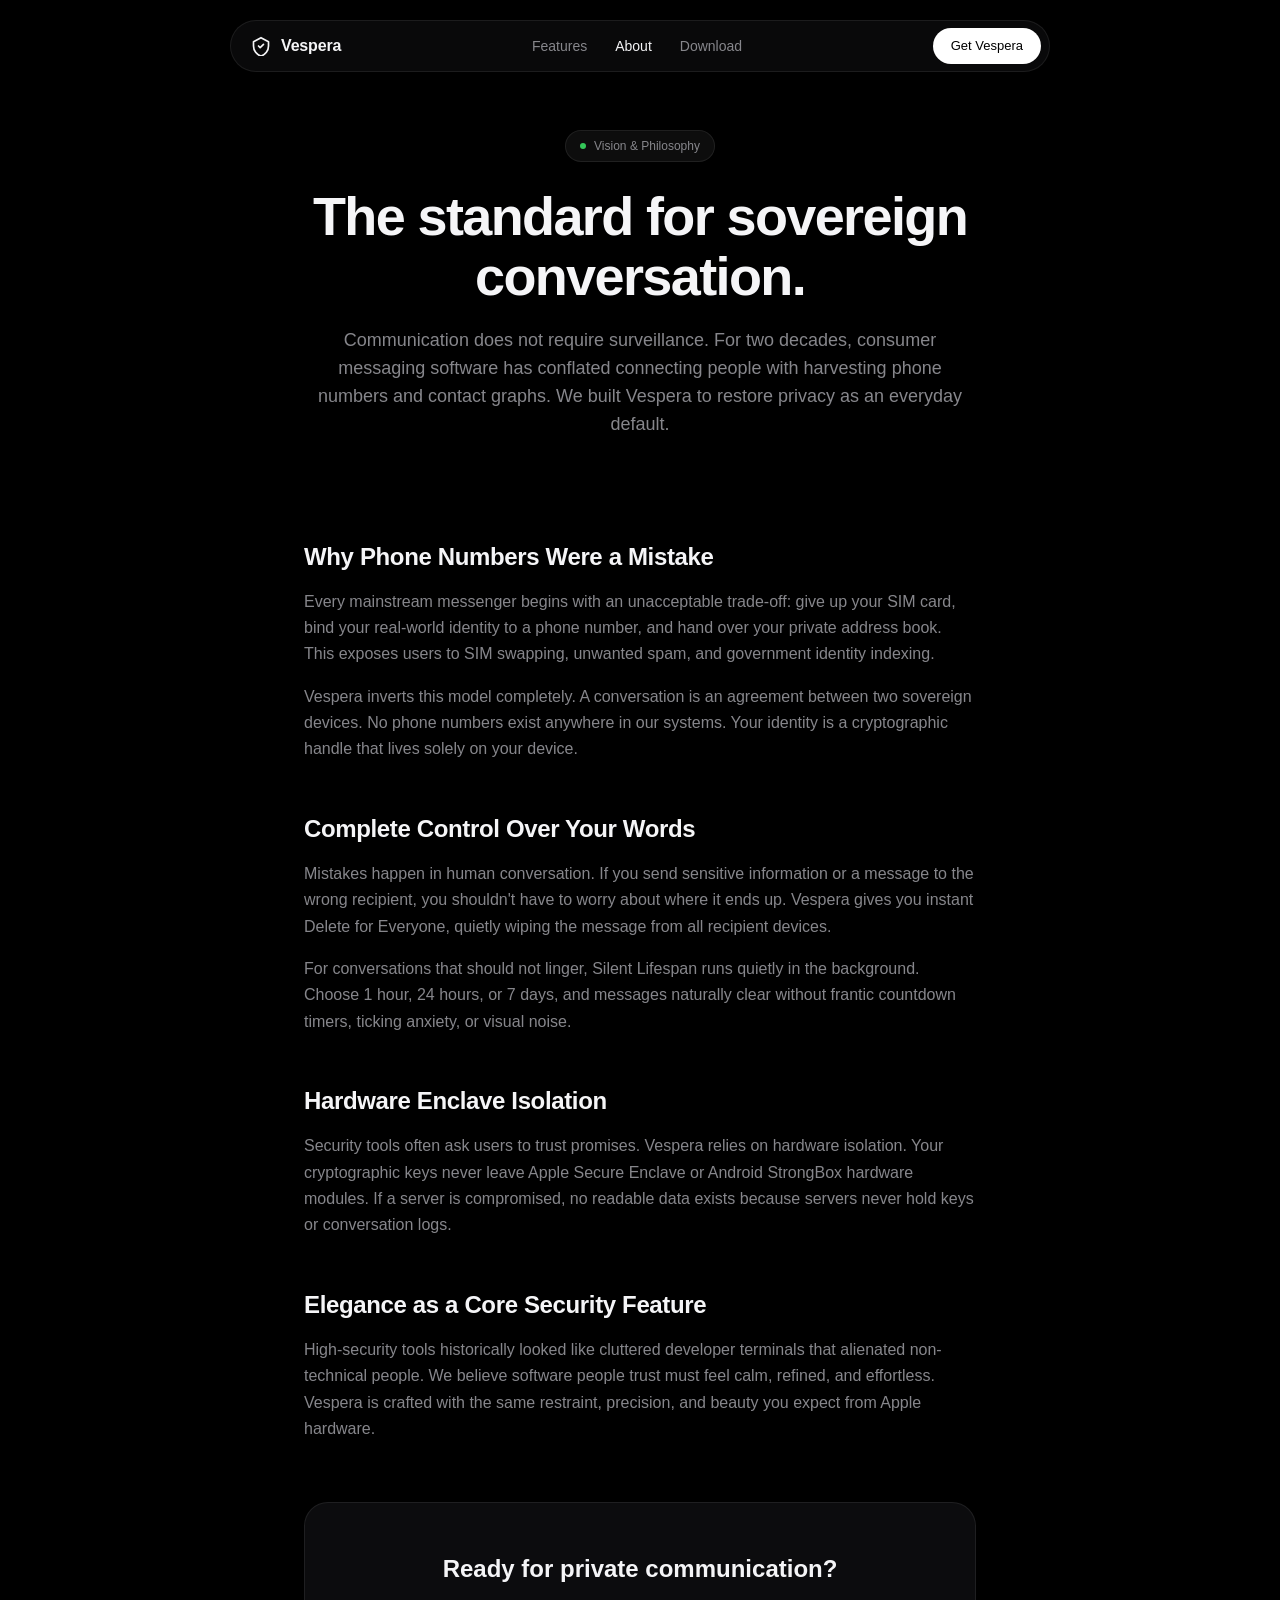
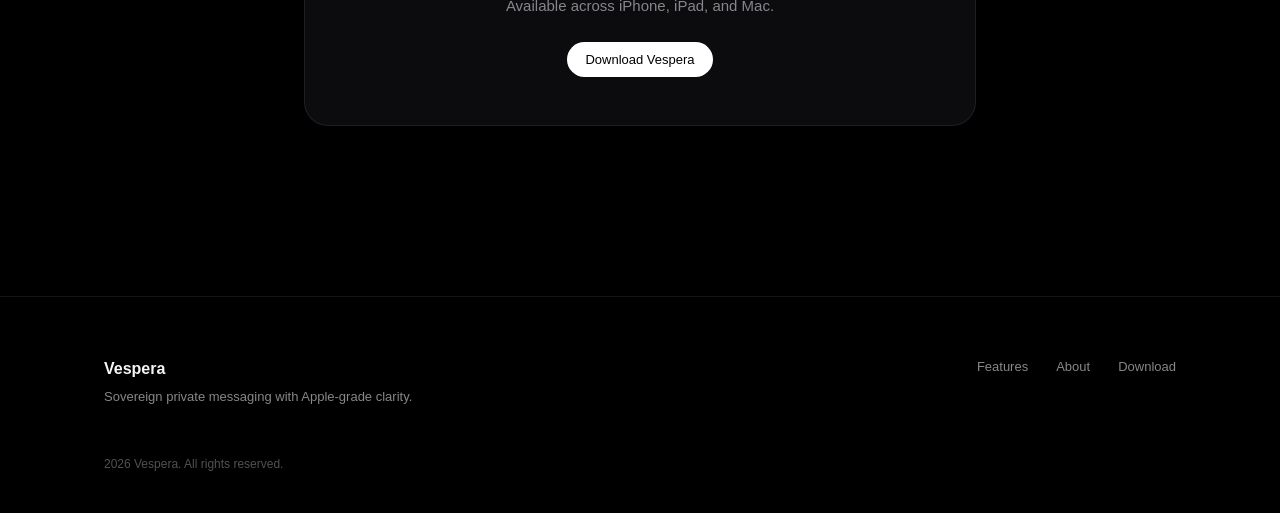
==== commit c08e82f3: "Rebuild interface with Apple design system, iMessage-grade chat preview, and calm lifespan" ====
--- a/about.html
+++ b/about.html
@@ -1,129 +1,131 @@
-<!doctype html>
+<!DOCTYPE html>
 <html lang="en">
 <head>
-  <meta charset="utf-8">
-  <meta name="viewport" content="width=device-width, initial-scale=1, viewport-fit=cover">
-  <meta name="theme-color" content="#05070B">
-  <meta name="description" content="About Vespera — The philosophy and cryptographic foundation of zero-identifier communication.">
-  <title>About — Vespera Architecture &amp; Vision</title>
+  <meta charset="UTF-8">
+  <meta name="viewport" content="width=device-width, initial-scale=1.0">
+  <title>About — Vespera</title>
+  <meta name="description" content="Why we built Vespera: sovereign private conversation with Apple-grade simplicity and zero surveillance.">
   <link rel="stylesheet" href="styles.css">
-  <script src="app.js" defer></script>
 </head>
-<body>
-  <div class="page-ambient" aria-hidden="true"></div>
+<body class="theme-dark">
+  <!-- Floating Frosted Glass Pill Navbar -->
+  <header class="navbar-wrapper">
+    <nav class="nav-pill" aria-label="Main Navigation">
+      <a href="index.html" class="nav-brand">
+        <svg class="brand-glyph" width="20" height="20" viewBox="0 0 24 24" fill="none" xmlns="http://www.w3.org/2000/svg" aria-hidden="true">
+          <path d="M12 2L3 7V12C3 17.52 6.84 22.74 12 24C17.16 22.74 21 17.52 21 12V7L12 2Z" stroke="#F5F5F7" stroke-width="2" stroke-linecap="round" stroke-linejoin="round"/>
+          <path d="M9 12L11 14L15 10" stroke="#F5F5F7" stroke-width="2" stroke-linecap="round" stroke-linejoin="round"/>
+        </svg>
+        <span class="brand-text">Vespera</span>
+      </a>
+      
+      <div class="nav-links">
+        <a href="index.html#features" class="nav-link">Features</a>
+        <a href="about.html" class="nav-link active">About</a>
+        <a href="download.html" class="nav-link">Download</a>
+      </div>
 
-  <header class="site-header">
-    <div class="pill-navbar">
-      <a class="brand" href="index.html" aria-label="Vespera Home">
-        <span class="brand-symbol">V</span>
-        <span>VESPERA</span>
-        <span class="nav-status" title="Network Operational"></span>
-      </a>
-      <nav class="nav-links" aria-label="Main Navigation">
-        <a href="index.html#features">Features</a>
-        <a href="index.html#protocol">Protocol</a>
-        <a href="about.html" class="active">About</a>
-        <a href="download.html">Download</a>
-      </nav>
-      <div class="header-actions">
-        <a href="download.html" class="pill-btn pill-btn-primary">Get App</a>
+      <div class="nav-actions">
+        <a href="download.html" class="btn-pill-primary">Get Vespera</a>
+        <button id="menu-toggle" class="nav-menu-btn" aria-label="Toggle menu" aria-expanded="false">
+          <span class="menu-bar"></span>
+          <span class="menu-bar"></span>
+        </button>
       </div>
-      <button class="menu-toggle" id="menu-toggle" aria-label="Toggle navigation" aria-expanded="false">☰</button>
-    </div>
+    </nav>
   </header>
 
-  <div class="mobile-drawer" id="mobile-drawer" aria-hidden="true">
-    <a href="index.html#features">Features</a>
-    <a href="index.html#protocol">Protocol</a>
-    <a href="about.html">About</a>
-    <a href="download.html">Download</a>
-    <a href="download.html" class="pill-btn pill-btn-primary" style="text-align: center;">Get App</a>
+  <!-- Mobile Drawer -->
+  <div id="mobile-drawer" class="mobile-drawer" aria-hidden="true">
+    <div class="mobile-drawer-inner">
+      <a href="index.html#features" class="mobile-nav-link">Features</a>
+      <a href="about.html" class="mobile-nav-link active">About</a>
+      <a href="download.html" class="mobile-nav-link">Download</a>
+      <a href="download.html" class="btn-pill-primary mobile-btn">Get Vespera</a>
+    </div>
   </div>
 
-  <main>
-    <div class="container">
-      <div class="about-hero">
-        <span class="section-label">Vision &amp; Philosophy</span>
-        <h1 class="hero-title" style="text-align: left; margin: 16px 0 24px;">The architecture of sovereign conversation.</h1>
-        <p class="hero-desc" style="text-align: left; margin: 0;">Communication does not require identification. For decades, consumer software has conflated connecting people with collecting their phone numbers and contact graphs.</p>
+  <main class="page-content">
+    <section class="editorial-hero">
+      <div class="container editorial-container">
+        <div class="hero-badge">
+          <span class="badge-dot"></span>
+          <span class="badge-text">Vision & Philosophy</span>
+        </div>
+        <h1 class="editorial-title">
+          The standard for sovereign conversation.
+        </h1>
+        <p class="editorial-lead">
+          Communication does not require surveillance. For two decades, consumer messaging software has conflated connecting people with harvesting phone numbers and contact graphs. We built Vespera to restore privacy as an everyday default.
+        </p>
       </div>
+    </section>
 
-      <article class="about-prose">
-        <section id="philosophy">
-          <h2>Zero-Identifier Philosophy</h2>
-          <p>Every mainstream communication tool begins with a compromise: submit a SIM card, associate a telephone number, and upload an address book. This architecture ties cryptographic identity to state-issued telecommunications credentials.</p>
-          <p>Vespera inverts this assumption. Conversations are ephemeral agreements between two independent devices. Your device creates private keys locally. No telephone numbers exist in the system, eliminating SIM-swap vulnerabilities and global directory indexing entirely.</p>
-        </section>
+    <section class="editorial-section">
+      <div class="container editorial-container">
+        <div class="article-block">
+          <h2 class="article-heading">Why Phone Numbers Were a Mistake</h2>
+          <p class="article-paragraph">
+            Every mainstream messenger begins with an unacceptable trade-off: give up your SIM card, bind your real-world identity to a phone number, and hand over your private address book. This exposes users to SIM swapping, unwanted spam, and government identity indexing.
+          </p>
+          <p class="article-paragraph">
+            Vespera inverts this model completely. A conversation is an agreement between two sovereign devices. No phone numbers exist anywhere in our systems. Your identity is a cryptographic handle that lives solely on your device.
+          </p>
+        </div>
 
-        <section id="cryptography">
-          <h2>Cryptographic Principles</h2>
-          <p>The system is built upon four foundational security requirements designed from first principles:</p>
-          
-          <div class="principles-list">
-            <div class="principle-item">
-              <h4>1. Blind Relay Transmission</h4>
-              <p>Relay nodes pass encrypted envelopes through transient queues without learning sender IP, recipient IP, or communication patterns.</p>
-            </div>
+        <div class="article-block">
+          <h2 class="article-heading">Complete Control Over Your Words</h2>
+          <p class="article-paragraph">
+            Mistakes happen in human conversation. If you send sensitive information or a message to the wrong recipient, you shouldn't have to worry about where it ends up. Vespera gives you instant Delete for Everyone, quietly wiping the message from all recipient devices.
+          </p>
+          <p class="article-paragraph">
+            For conversations that should not linger, Silent Lifespan runs quietly in the background. Choose 1 hour, 24 hours, or 7 days, and messages naturally clear without frantic countdown timers, ticking anxiety, or visual noise.
+          </p>
+        </div>
 
-            <div class="principle-item">
-              <h4>2. Asynchronous Double Ratchet</h4>
-              <p>Every message advances an ephemeral key ratchet. Compromising a current session key yields zero access to historical or future conversation transcripts.</p>
-            </div>
+        <div class="article-block">
+          <h2 class="article-heading">Hardware Enclave Isolation</h2>
+          <p class="article-paragraph">
+            Security tools often ask users to trust promises. Vespera relies on hardware isolation. Your cryptographic keys never leave Apple Secure Enclave or Android StrongBox hardware modules. If a server is compromised, no readable data exists because servers never hold keys or conversation logs.
+          </p>
+        </div>
 
-            <div class="principle-item">
-              <h4>3. Ephemeral Local Shredding</h4>
-              <p>Message decay is local and definitive. Once the burn timer elapses, cryptographic keys in volatile memory are overwritten with random noise.</p>
-            </div>
+        <div class="article-block">
+          <h2 class="article-heading">Elegance as a Core Security Feature</h2>
+          <p class="article-paragraph">
+            High-security tools historically looked like cluttered developer terminals that alienated non-technical people. We believe software people trust must feel calm, refined, and effortless. Vespera is crafted with the same restraint, precision, and beauty you expect from Apple hardware.
+          </p>
+        </div>
 
-            <div class="principle-item">
-              <h4>4. Hardware Enclave Storage</h4>
-              <p>Identity keys never leave the device's hardware security module (Secure Enclave on iOS/macOS, StrongBox Keymaster on Android).</p>
-            </div>
-          </div>
-        </section>
-
-        <section id="team">
-          <h2>Team Vision</h2>
-          <p>Vespera is engineered by an independent security and cryptography collective dedicated to sovereign tools. We believe human autonomy relies on unmonitored speech, verifiable mathematics, and open standards.</p>
-        </section>
-      </article>
-    </div>
+        <div class="editorial-cta">
+          <h3 class="cta-heading">Ready for private communication?</h3>
+          <p class="cta-sub">Available across iPhone, iPad, and Mac.</p>
+          <a href="download.html" class="btn-pill-primary">Download Vespera</a>
+        </div>
+      </div>
+    </section>
   </main>
 
-  <footer class="site-footer">
-    <div class="container">
+  <!-- Minimal Apple-Grade Footer -->
+  <footer class="footer">
+    <div class="container footer-container">
       <div class="footer-top">
-        <div>
-          <a class="brand" href="index.html">
-            <span class="brand-symbol">V</span>
-            <span>VESPERA</span>
-          </a>
-          <p style="color: var(--text-secondary); font-size: 13px; margin-top: 12px; max-width: 280px;">Sovereign, zero-identifier private communication platform.</p>
+        <div class="footer-brand">
+          <span class="brand-text">Vespera</span>
+          <p class="footer-tagline">Sovereign private messaging with Apple-grade clarity.</p>
         </div>
-        <div class="footer-nav">
-          <div class="footer-col">
-            <h5>Navigation</h5>
-            <ul>
-              <li><a href="index.html">Platform</a></li>
-              <li><a href="about.html">About</a></li>
-              <li><a href="download.html">Download</a></li>
-            </ul>
-          </div>
-          <div class="footer-col">
-            <h5>Protocol</h5>
-            <ul>
-              <li><a href="#cryptography">Cryptography</a></li>
-              <li><a href="#philosophy">Philosophy</a></li>
-              <li><a href="download.html#specs">System Specs</a></li>
-            </ul>
-          </div>
+        <div class="footer-links">
+          <a href="index.html#features" class="footer-link">Features</a>
+          <a href="about.html" class="footer-link">About</a>
+          <a href="download.html" class="footer-link">Download</a>
         </div>
       </div>
       <div class="footer-bottom">
-        <span>VESPERA ARCHITECTURE · SOVEREIGN PROTOCOL</span>
-        <span>ZERO METADATA · ZERO SIM</span>
+        <p class="copyright">2026 Vespera. All rights reserved.</p>
       </div>
     </div>
   </footer>
+
+  <script src="app.js"></script>
 </body>
 </html>
--- a/styles.css
+++ b/styles.css
@@ -1,1150 +1,1289 @@
+/* ==========================================================================
+   Vespera — Apple-Grade Design System
+   ========================================================================== */
+
 :root {
-  color-scheme: dark;
-  --bg: #05070B;
-  --bg-gradient: radial-gradient(circle at 50% -10%, #0d1627 0%, #05070b 60%);
-  --surface: #0A0D14;
-  --surface-subtle: #0E131F;
-  --surface-elevated: #131927;
-  --surface-border: rgba(255, 255, 255, 0.08);
-  --surface-border-subtle: rgba(255, 255, 255, 0.04);
-  --surface-border-hover: rgba(255, 255, 255, 0.18);
-  --surface-border-active: rgba(56, 189, 248, 0.35);
-
-  --text-primary: #F8FAFC;
-  --text-secondary: #94A3B8;
-  --text-tertiary: #64748B;
-
-  --accent-cyan: #38BDF8;
-  --accent-blue: #2563EB;
-  --accent-emerald: #10B981;
-  --accent-purple: #818CF8;
-  --accent-glow-cyan: rgba(56, 189, 248, 0.15);
-  --accent-glow-emerald: rgba(16, 185, 129, 0.15);
-
-  --accent-pill-bg: #F8FAFC;
-  --accent-pill-text: #05070B;
-
-  --font-sans: -apple-system, BlinkMacSystemFont, "SF Pro Display", "SF Pro Text", "Inter", "Helvetica Neue", sans-serif;
-  --font-mono: "SF Mono", "Space Mono", Menlo, Consolas, monospace;
-}
-
-* {
+  --bg-primary: #000000;
+  --bg-surface: #0C0C0E;
+  --bg-card: #141417;
+  --bg-card-hover: #1C1C20;
+  
+  --border-subtle: rgba(255, 255, 255, 0.08);
+  --border-strong: rgba(255, 255, 255, 0.16);
+  --border-focus: rgba(255, 255, 255, 0.28);
+  
+  --text-primary: #F5F5F7;
+  --text-secondary: #86868B;
+  --text-tertiary: #515154;
+  
+  --accent-blue: #0071E3;
+  --accent-blue-hover: #0077ED;
+  --accent-green: #34C759;
+  --accent-destructive: #FF453A;
+  
+  --bubble-incoming: #1C1C1E;
+  --bubble-outgoing: #0071E3;
+  
+  --font-system: -apple-system, BlinkMacSystemFont, "SF Pro Display", "SF Pro Text", "Helvetica Neue", Helvetica, Arial, sans-serif;
+  --radius-pill: 999px;
+  --radius-card: 24px;
+  --radius-modal: 20px;
+}
+
+*, *::before, *::after {
   box-sizing: border-box;
   margin: 0;
   padding: 0;
 }
 
 html {
+  font-family: var(--font-system);
+  background-color: var(--bg-primary);
+  color: var(--text-primary);
   scroll-behavior: smooth;
-  background-color: var(--bg);
-}
-
-body {
-  background-color: var(--bg);
-  background-image: var(--bg-gradient);
-  background-repeat: no-repeat;
-  color: var(--text-primary);
-  font-family: var(--font-sans);
   -webkit-font-smoothing: antialiased;
   -moz-osx-font-smoothing: grayscale;
+}
+
+body {
+  background-color: var(--bg-primary);
+  color: var(--text-primary);
   line-height: 1.5;
   overflow-x: hidden;
   min-height: 100vh;
 }
 
-/* Ambient dynamic background glows */
-.page-ambient {
+a {
+  color: inherit;
+  text-decoration: none;
+}
+
+button {
+  font-family: inherit;
+  border: none;
+  background: none;
+  cursor: pointer;
+}
+
+input {
+  font-family: inherit;
+}
+
+.container {
+  width: 100%;
+  max-width: 1120px;
+  margin: 0 auto;
+  padding: 0 24px;
+}
+
+/* ==========================================================================
+   Navigation (Floating Frosted Glass Pill)
+   ========================================================================== */
+
+.navbar-wrapper {
+  position: fixed;
+  top: 20px;
+  left: 0;
+  width: 100%;
+  display: flex;
+  justify-content: center;
+  z-index: 1000;
+  pointer-events: none;
+  padding: 0 20px;
+}
+
+.nav-pill {
+  pointer-events: auto;
+  display: flex;
+  align-items: center;
+  justify-content: space-between;
+  width: 100%;
+  max-width: 820px;
+  height: 52px;
+  padding: 0 8px 0 20px;
+  background: rgba(12, 12, 14, 0.78);
+  backdrop-filter: blur(24px);
+  -webkit-backdrop-filter: blur(24px);
+  border: 1px solid var(--border-subtle);
+  border-radius: var(--radius-pill);
+  box-shadow: 0 16px 36px rgba(0, 0, 0, 0.5);
+  transition: border-color 0.2s ease;
+}
+
+.nav-pill:hover {
+  border-color: var(--border-strong);
+}
+
+.nav-brand {
+  display: flex;
+  align-items: center;
+  gap: 10px;
+  font-weight: 600;
+  font-size: 16px;
+  letter-spacing: -0.01em;
+  color: var(--text-primary);
+}
+
+.brand-glyph {
+  display: block;
+}
+
+.nav-links {
+  display: flex;
+  align-items: center;
+  gap: 28px;
+}
+
+.nav-link {
+  font-size: 14px;
+  color: var(--text-secondary);
+  transition: color 0.15s ease;
+}
+
+.nav-link:hover,
+.nav-link.active {
+  color: var(--text-primary);
+}
+
+.nav-actions {
+  display: flex;
+  align-items: center;
+  gap: 12px;
+}
+
+.btn-pill-primary {
+  display: inline-flex;
+  align-items: center;
+  justify-content: center;
+  background: #FFFFFF;
+  color: #000000;
+  font-size: 13px;
+  font-weight: 500;
+  padding: 8px 18px;
+  border-radius: var(--radius-pill);
+  transition: transform 0.15s ease, opacity 0.15s ease;
+  white-space: nowrap;
+}
+
+.btn-pill-primary:hover {
+  opacity: 0.92;
+  transform: scale(0.99);
+}
+
+.btn-pill-secondary {
+  display: inline-flex;
+  align-items: center;
+  justify-content: center;
+  background: rgba(255, 255, 255, 0.08);
+  color: var(--text-primary);
+  font-size: 14px;
+  font-weight: 500;
+  padding: 10px 22px;
+  border-radius: var(--radius-pill);
+  border: 1px solid var(--border-subtle);
+  transition: background-color 0.15s ease, border-color 0.15s ease;
+}
+
+.btn-pill-secondary:hover {
+  background: rgba(255, 255, 255, 0.12);
+  border-color: var(--border-strong);
+}
+
+.nav-menu-btn {
+  display: none;
+  flex-direction: column;
+  justify-content: center;
+  gap: 5px;
+  width: 36px;
+  height: 36px;
+  padding: 6px;
+}
+
+.menu-bar {
+  display: block;
+  width: 100%;
+  height: 2px;
+  background-color: var(--text-primary);
+  border-radius: 1px;
+  transition: transform 0.2s ease, opacity 0.2s ease;
+}
+
+/* Mobile Drawer */
+.mobile-drawer {
+  position: fixed;
+  top: 0;
+  left: 0;
+  width: 100%;
+  height: 100vh;
+  background: rgba(0, 0, 0, 0.95);
+  backdrop-filter: blur(24px);
+  -webkit-backdrop-filter: blur(24px);
+  z-index: 999;
+  display: flex;
+  flex-direction: column;
+  justify-content: center;
+  align-items: center;
+  opacity: 0;
+  pointer-events: none;
+  transition: opacity 0.25s ease;
+}
+
+.mobile-drawer.open {
+  opacity: 1;
+  pointer-events: auto;
+}
+
+.mobile-drawer-inner {
+  display: flex;
+  flex-direction: column;
+  align-items: center;
+  gap: 28px;
+}
+
+.mobile-nav-link {
+  font-size: 20px;
+  font-weight: 500;
+  color: var(--text-secondary);
+}
+
+.mobile-nav-link.active,
+.mobile-nav-link:hover {
+  color: var(--text-primary);
+}
+
+.mobile-btn {
+  font-size: 16px;
+  padding: 12px 28px;
+}
+
+/* ==========================================================================
+   Hero Section
+   ========================================================================== */
+
+.hero-section {
+  padding-top: 140px;
+  padding-bottom: 90px;
+  text-align: center;
+}
+
+.hero-container {
+  display: flex;
+  flex-direction: column;
+  align-items: center;
+}
+
+.hero-badge {
+  display: inline-flex;
+  align-items: center;
+  gap: 8px;
+  padding: 6px 14px;
+  background: rgba(255, 255, 255, 0.05);
+  border: 1px solid var(--border-subtle);
+  border-radius: var(--radius-pill);
+  font-size: 12px;
+  font-weight: 500;
+  color: var(--text-secondary);
+  margin-bottom: 24px;
+}
+
+.badge-dot {
+  width: 6px;
+  height: 6px;
+  background-color: var(--accent-green);
+  border-radius: 50%;
+}
+
+.hero-title {
+  font-size: clamp(40px, 6vw, 68px);
+  font-weight: 600;
+  line-height: 1.08;
+  letter-spacing: -0.035em;
+  color: var(--text-primary);
+  margin-bottom: 20px;
+  max-width: 820px;
+}
+
+.hero-subtitle {
+  font-size: clamp(16px, 2vw, 19px);
+  line-height: 1.5;
+  color: var(--text-secondary);
+  max-width: 620px;
+  margin-bottom: 32px;
+}
+
+.hero-cta-group {
+  display: flex;
+  align-items: center;
+  gap: 14px;
+  margin-bottom: 60px;
+}
+
+.hero-cta-group .btn-pill-primary {
+  font-size: 15px;
+  padding: 12px 26px;
+}
+
+/* ==========================================================================
+   Interactive Centerpiece: iPhone Hardware Mockup
+   ========================================================================== */
+
+.interactive-preview-wrapper {
+  width: 100%;
+  max-width: 480px;
+  margin: 0 auto;
+  display: flex;
+  flex-direction: column;
+  align-items: center;
+}
+
+.phone-frame {
+  width: 350px;
+  max-width: 100%;
+  border-radius: 48px;
+  background: #1C1C1E;
+  padding: 10px;
+  box-shadow: 
+    0 30px 80px rgba(0, 0, 0, 0.8),
+    0 0 0 1px rgba(255, 255, 255, 0.08);
+}
+
+.phone-bezel {
+  background: #000000;
+  border-radius: 40px;
+  overflow: hidden;
+  border: 1px solid rgba(255, 255, 255, 0.06);
+}
+
+.phone-screen {
+  background: #000000;
+  display: flex;
+  flex-direction: column;
+  height: 580px;
+  position: relative;
+  overflow: hidden;
+}
+
+/* Status Bar */
+.phone-status-bar {
+  height: 44px;
+  padding: 0 20px;
+  display: flex;
+  align-items: center;
+  justify-content: space-between;
+  position: relative;
+  z-index: 10;
+}
+
+.status-time {
+  font-size: 13px;
+  font-weight: 600;
+  color: var(--text-primary);
+  letter-spacing: -0.01em;
+}
+
+.dynamic-island {
   position: absolute;
-  top: 0;
+  top: 10px;
   left: 50%;
   transform: translateX(-50%);
-  width: 100%;
-  max-width: 1400px;
-  height: 900px;
-  background: 
-    radial-gradient(circle at 50% 8%, rgba(56, 189, 248, 0.09) 0%, transparent 55%),
-    radial-gradient(circle at 18% 22%, rgba(16, 185, 129, 0.06) 0%, transparent 45%),
-    radial-gradient(circle at 82% 28%, rgba(129, 140, 248, 0.07) 0%, transparent 48%);
-  pointer-events: none;
-  z-index: 0;
-}
-
-.container {
-  width: 100%;
-  max-width: 1180px;
-  margin: 0 auto;
-  padding: 0 clamp(20px, 4vw, 40px);
-}
-
-/* Floating Frosted Glass Pill Navbar */
-.site-header {
-  position: sticky;
-  top: 18px;
-  z-index: 100;
-  display: flex;
-  justify-content: center;
-  padding: 0 16px;
-  pointer-events: none;
-}
-
-.pill-navbar {
-  pointer-events: auto;
+  width: 90px;
+  height: 24px;
+  background-color: #000000;
+  border-radius: 20px;
+  border: 1px solid rgba(255, 255, 255, 0.08);
+}
+
+.status-icons {
+  display: flex;
+  align-items: center;
+  gap: 6px;
+}
+
+.battery-icon {
+  width: 20px;
+  height: 10px;
+  border: 1px solid #F5F5F7;
+  border-radius: 3px;
+  padding: 1px;
+  position: relative;
+}
+
+.battery-icon::after {
+  content: '';
+  position: absolute;
+  right: -3px;
+  top: 2px;
+  width: 2px;
+  height: 4px;
+  background-color: #F5F5F7;
+  border-radius: 0 1px 1px 0;
+}
+
+.battery-level {
+  width: 75%;
+  height: 100%;
+  background-color: #F5F5F7;
+  border-radius: 1px;
+}
+
+/* Chat Header inside Screen */
+.chat-header {
+  height: 52px;
+  padding: 0 14px;
   display: flex;
   align-items: center;
   justify-content: space-between;
-  gap: 32px;
-  padding: 8px 10px 8px 18px;
-  background: rgba(10, 13, 20, 0.72);
-  backdrop-filter: blur(24px) saturate(180%);
-  -webkit-backdrop-filter: blur(24px) saturate(180%);
-  border: 1px solid rgba(255, 255, 255, 0.1);
-  border-radius: 980px;
-  box-shadow: 0 16px 40px -8px rgba(0, 0, 0, 0.65), 0 0 0 1px rgba(255, 255, 255, 0.04) inset;
-  transition: all 0.25s ease;
-  max-width: 760px;
-  width: 100%;
-}
-
-.pill-navbar:hover {
-  border-color: rgba(255, 255, 255, 0.16);
-  box-shadow: 0 20px 48px -8px rgba(0, 0, 0, 0.75), 0 0 24px -4px rgba(56, 189, 248, 0.12);
-}
-
-.brand {
-  display: flex;
-  align-items: center;
-  gap: 10px;
-  text-decoration: none;
-  color: var(--text-primary);
-  font-weight: 600;
-  font-size: 14px;
-  letter-spacing: 0.12em;
-}
-
-.brand-symbol {
+  border-bottom: 1px solid rgba(255, 255, 255, 0.06);
+  background: rgba(12, 12, 14, 0.7);
+  backdrop-filter: blur(20px);
+}
+
+.chat-back {
+  display: flex;
+  align-items: center;
+  gap: 4px;
+  color: var(--accent-blue);
+  cursor: pointer;
+}
+
+.chat-back-count {
+  font-size: 15px;
+  font-weight: 400;
+}
+
+.chat-recipient {
+  display: flex;
+  flex-direction: column;
+  align-items: center;
+}
+
+.recipient-avatar {
   width: 24px;
   height: 24px;
-  border-radius: 6px;
-  background: #FFFFFF;
-  color: #05070B;
+  border-radius: 50%;
+  background-color: #2C2C2E;
+  display: flex;
+  align-items: center;
+  justify-content: center;
+  font-size: 11px;
+  font-weight: 600;
+  color: var(--text-primary);
+  margin-bottom: 2px;
+}
+
+.recipient-name {
+  font-size: 12px;
+  font-weight: 600;
+  color: var(--text-primary);
+  line-height: 1.2;
+}
+
+.recipient-status {
+  font-size: 10px;
+  color: var(--text-secondary);
+  line-height: 1.2;
+}
+
+.chat-info-btn {
+  color: var(--accent-blue);
+  cursor: pointer;
+}
+
+/* Chat Body */
+.chat-body {
+  flex: 1;
+  padding: 16px 12px;
+  display: flex;
+  flex-direction: column;
+  gap: 12px;
+  overflow-y: auto;
+  position: relative;
+}
+
+.chat-timestamp {
+  text-align: center;
+  font-size: 10px;
+  font-weight: 500;
+  color: var(--text-tertiary);
+  margin-bottom: 4px;
+}
+
+.message-row {
+  display: flex;
+  width: 100%;
+}
+
+.message-row.received {
+  justify-content: flex-start;
+}
+
+.message-row.sent {
+  justify-content: flex-end;
+  position: relative;
+}
+
+.message-bubble {
+  max-width: 80%;
+  padding: 10px 14px;
+  font-size: 13px;
+  line-height: 1.4;
+  position: relative;
+  text-align: left;
+}
+
+.message-bubble.incoming {
+  background-color: var(--bubble-incoming);
+  color: var(--text-primary);
+  border-radius: 18px 18px 18px 4px;
+}
+
+.message-bubble.outgoing {
+  background-color: var(--bubble-outgoing);
+  color: #FFFFFF;
+  border-radius: 18px 18px 4px 18px;
+}
+
+.bubble-meta {
+  display: flex;
+  align-items: center;
+  justify-content: flex-end;
+  gap: 6px;
+  margin-top: 4px;
+  font-size: 10px;
+  opacity: 0.75;
+}
+
+.bubble-lifespan-tag {
+  background: rgba(255, 255, 255, 0.16);
+  padding: 1px 5px;
+  border-radius: 4px;
+  font-size: 9px;
+  letter-spacing: 0.02em;
+}
+
+/* Interactive Message Bubble */
+.interactive-bubble {
+  border: 1px solid rgba(255, 255, 255, 0.22);
+  cursor: pointer;
+  transition: transform 0.15s ease, box-shadow 0.15s ease;
+  user-select: none;
+}
+
+.interactive-bubble:hover {
+  transform: translateY(-1px);
+  box-shadow: 0 4px 14px rgba(0, 113, 227, 0.4);
+}
+
+.bubble-interactive-hint {
+  font-size: 9px;
+  font-weight: 500;
+  letter-spacing: 0.04em;
+  text-transform: uppercase;
+  color: rgba(255, 255, 255, 0.8);
+  margin-bottom: 4px;
+}
+
+.message-bubble.deleted-shredded {
+  background-color: transparent !important;
+  border: 1px dashed var(--border-strong) !important;
+  color: var(--text-secondary) !important;
+  font-style: italic;
+  padding: 8px 12px;
+}
+
+.message-bubble.deleted-shredded .bubble-interactive-hint,
+.message-bubble.deleted-shredded .bubble-meta {
+  display: none;
+}
+
+/* Action Popover Menu (iOS Context Menu) */
+.action-popover {
+  position: absolute;
+  top: -120px;
+  right: 0;
+  width: 230px;
+  background: rgba(28, 28, 32, 0.94);
+  backdrop-filter: blur(24px);
+  -webkit-backdrop-filter: blur(24px);
+  border: 1px solid rgba(255, 255, 255, 0.14);
+  border-radius: 14px;
+  box-shadow: 0 16px 40px rgba(0, 0, 0, 0.75);
+  display: none;
+  flex-direction: column;
+  overflow: hidden;
+  z-index: 50;
+  animation: popoverFadeIn 0.18s cubic-bezier(0.16, 1, 0.3, 1);
+}
+
+.action-popover.active {
+  display: flex;
+}
+
+@keyframes popoverFadeIn {
+  from {
+    opacity: 0;
+    transform: scale(0.94) translateY(6px);
+  }
+  to {
+    opacity: 1;
+    transform: scale(1) translateY(0);
+  }
+}
+
+.popover-header {
+  padding: 8px 12px;
+  font-size: 10px;
+  font-weight: 600;
+  text-transform: uppercase;
+  letter-spacing: 0.04em;
+  color: var(--text-tertiary);
+  border-bottom: 1px solid rgba(255, 255, 255, 0.06);
+}
+
+.popover-item {
+  display: flex;
+  align-items: center;
+  gap: 10px;
+  padding: 10px 12px;
+  width: 100%;
+  text-align: left;
+  color: var(--text-primary);
+  border-bottom: 1px solid rgba(255, 255, 255, 0.06);
+  transition: background-color 0.1s ease;
+}
+
+.popover-item:last-child {
+  border-bottom: none;
+}
+
+.popover-item:hover {
+  background-color: rgba(255, 255, 255, 0.08);
+}
+
+.popover-item.destructive {
+  color: var(--accent-destructive);
+}
+
+.popover-item.cancel {
+  justify-content: center;
+  color: var(--text-secondary);
+  font-size: 12px;
+  padding: 8px;
+}
+
+.popover-icon {
+  display: flex;
+  align-items: center;
+  justify-content: center;
+}
+
+.popover-text {
+  display: flex;
+  flex-direction: column;
+}
+
+.popover-title {
+  font-size: 12px;
+  font-weight: 500;
+}
+
+.popover-sub {
+  font-size: 9px;
+  color: var(--text-secondary);
+}
+
+/* Screen Toast */
+.screen-toast {
+  position: absolute;
+  bottom: 60px;
+  left: 50%;
+  transform: translateX(-50%) translateY(20px);
+  background: rgba(44, 44, 46, 0.92);
+  backdrop-filter: blur(12px);
+  color: var(--text-primary);
+  font-size: 11px;
+  padding: 6px 14px;
+  border-radius: var(--radius-pill);
+  border: 1px solid var(--border-subtle);
+  opacity: 0;
+  pointer-events: none;
+  transition: opacity 0.2s ease, transform 0.2s ease;
+  white-space: nowrap;
+  z-index: 60;
+}
+
+.screen-toast.show {
+  opacity: 1;
+  transform: translateX(-50%) translateY(0);
+}
+
+/* Chat Input Bar */
+.chat-input-bar {
+  height: 48px;
+  padding: 0 10px;
+  display: flex;
+  align-items: center;
+  gap: 8px;
+  border-top: 1px solid rgba(255, 255, 255, 0.06);
+  background: rgba(12, 12, 14, 0.85);
+}
+
+.input-btn-icon {
+  display: flex;
+  align-items: center;
+  justify-content: center;
+}
+
+.chat-input-field {
+  flex: 1;
+  height: 32px;
+  background-color: #1C1C1E;
+  border: 1px solid rgba(255, 255, 255, 0.08);
+  border-radius: 16px;
+  display: flex;
+  align-items: center;
+  padding: 0 12px;
+  font-size: 12px;
+  color: var(--text-tertiary);
+}
+
+.input-btn-send {
+  width: 26px;
+  height: 26px;
+  background-color: var(--accent-blue);
+  border-radius: 50%;
+  display: flex;
+  align-items: center;
+  justify-content: center;
+}
+
+/* Preview Controls below Phone */
+.preview-controls {
+  margin-top: 24px;
+  display: flex;
+  flex-direction: column;
+  align-items: center;
+  gap: 12px;
+}
+
+.control-group {
+  display: flex;
+  align-items: center;
+  gap: 12px;
+}
+
+.control-label {
+  font-size: 13px;
+  color: var(--text-secondary);
+}
+
+.lifespan-pills {
+  display: flex;
+  align-items: center;
+  background: rgba(255, 255, 255, 0.05);
+  border: 1px solid var(--border-subtle);
+  border-radius: var(--radius-pill);
+  padding: 3px;
+}
+
+.pill-option {
+  font-size: 12px;
+  color: var(--text-secondary);
+  padding: 5px 12px;
+  border-radius: var(--radius-pill);
+  transition: background-color 0.15s ease, color 0.15s ease;
+}
+
+.pill-option.active {
+  background-color: #FFFFFF;
+  color: #000000;
+  font-weight: 500;
+}
+
+.btn-text-subtle {
+  font-size: 12px;
+  color: var(--text-tertiary);
+  text-decoration: underline;
+  text-underline-offset: 3px;
+  transition: color 0.15s ease;
+}
+
+.btn-text-subtle:hover {
+  color: var(--text-secondary);
+}
+
+/* ==========================================================================
+   4 Spacious Feature Sections (Numbered Apple Cards)
+   ========================================================================== */
+
+.features-section {
+  padding: 130px 0;
+}
+
+.section-header {
+  text-align: center;
+  max-width: 680px;
+  margin: 0 auto 64px;
+}
+
+.section-tag {
+  display: inline-block;
+  font-size: 12px;
+  font-weight: 600;
+  text-transform: uppercase;
+  letter-spacing: 0.06em;
+  color: var(--text-secondary);
+  margin-bottom: 12px;
+}
+
+.section-title {
+  font-size: clamp(32px, 4vw, 44px);
+  font-weight: 600;
+  line-height: 1.15;
+  letter-spacing: -0.025em;
+  color: var(--text-primary);
+  margin-bottom: 16px;
+}
+
+.section-subtitle {
+  font-size: 17px;
+  line-height: 1.5;
+  color: var(--text-secondary);
+}
+
+.features-grid {
   display: grid;
-  place-items: center;
+  grid-template-columns: repeat(2, 1fr);
+  gap: 24px;
+}
+
+.feature-card {
+  background: var(--bg-surface);
+  border: 1px solid var(--border-subtle);
+  border-radius: var(--radius-card);
+  padding: 44px;
+  display: flex;
+  flex-direction: column;
+  transition: border-color 0.2s ease, background-color 0.2s ease;
+}
+
+.feature-card:hover {
+  border-color: var(--border-strong);
+  background-color: var(--bg-card);
+}
+
+.card-number {
+  font-size: 14px;
+  font-weight: 600;
+  color: var(--text-tertiary);
+  letter-spacing: 0.04em;
+  margin-bottom: 24px;
+}
+
+.card-title {
+  font-size: 22px;
+  font-weight: 600;
+  line-height: 1.25;
+  letter-spacing: -0.015em;
+  color: var(--text-primary);
+  margin-bottom: 12px;
+}
+
+.card-desc {
+  font-size: 15px;
+  line-height: 1.6;
+  color: var(--text-secondary);
+  margin-bottom: 28px;
+  flex: 1;
+}
+
+.card-visual {
+  margin-top: auto;
+}
+
+.pill-tag-demo,
+.shred-badge-demo,
+.enclave-badge-demo,
+.performance-badge-demo {
+  display: flex;
+  align-items: center;
+  gap: 10px;
+  padding: 12px 18px;
+  background: rgba(255, 255, 255, 0.03);
+  border: 1px solid var(--border-subtle);
+  border-radius: var(--radius-pill);
   font-size: 13px;
-  font-weight: 700;
-  letter-spacing: 0;
-  box-shadow: 0 0 12px rgba(255, 255, 255, 0.35);
-}
-
-.nav-status {
-  width: 6px;
-  height: 6px;
-  border-radius: 50%;
-  background: var(--accent-emerald);
-  box-shadow: 0 0 8px var(--accent-emerald);
-  display: inline-block;
-  margin-left: 2px;
-}
-
-.nav-links {
-  display: flex;
-  align-items: center;
-  gap: 24px;
-}
-
-.nav-links a {
-  text-decoration: none;
-  color: var(--text-secondary);
-  font-size: 13px;
-  font-weight: 450;
-  transition: color 0.2s ease;
-}
-
-.nav-links a:hover,
-.nav-links a.active {
-  color: var(--text-primary);
-}
-
-.header-actions {
-  display: flex;
+  width: fit-content;
+}
+
+.tag-label {
+  color: var(--text-tertiary);
+  font-size: 11px;
+  text-transform: uppercase;
+}
+
+.tag-value {
+  color: var(--text-primary);
+  font-weight: 600;
+}
+
+.tag-status {
+  color: var(--accent-green);
+  font-size: 11px;
+}
+
+.shred-status-text,
+.enclave-text {
+  color: var(--text-secondary);
+  font-size: 12px;
+}
+
+.perf-stat {
+  font-weight: 600;
+  color: var(--text-primary);
+}
+
+.perf-label {
+  color: var(--text-secondary);
+  font-size: 12px;
+}
+
+/* ==========================================================================
+   Handle Claim Section
+   ========================================================================== */
+
+.claim-section {
+  padding: 100px 0;
+}
+
+.claim-container {
+  display: flex;
+  justify-content: center;
+}
+
+.claim-card {
+  width: 100%;
+  max-width: 680px;
+  background: var(--bg-surface);
+  border: 1px solid var(--border-subtle);
+  border-radius: var(--radius-card);
+  padding: 56px 44px;
+  text-align: center;
+}
+
+.claim-title {
+  font-size: 36px;
+  font-weight: 600;
+  letter-spacing: -0.025em;
+  color: var(--text-primary);
+  margin-bottom: 12px;
+}
+
+.claim-desc {
+  font-size: 16px;
+  color: var(--text-secondary);
+  max-width: 480px;
+  margin: 0 auto 32px;
+}
+
+.claim-form {
+  display: flex;
+  flex-direction: column;
   align-items: center;
   gap: 12px;
 }
 
-.pill-btn {
-  display: inline-flex;
-  align-items: center;
-  justify-content: center;
-  gap: 8px;
-  padding: 8px 18px;
-  border-radius: 980px;
-  font-size: 13px;
+.claim-input-group {
+  display: flex;
+  align-items: center;
+  width: 100%;
+  max-width: 420px;
+  background: rgba(255, 255, 255, 0.05);
+  border: 1px solid var(--border-subtle);
+  border-radius: var(--radius-pill);
+  padding: 6px 6px 6px 18px;
+  transition: border-color 0.2s ease;
+}
+
+.claim-input-group:focus-within {
+  border-color: var(--border-focus);
+}
+
+.input-prefix {
+  font-size: 16px;
   font-weight: 500;
-  text-decoration: none;
-  transition: all 0.2s ease;
-  cursor: pointer;
-  border: 1px solid transparent;
-  white-space: nowrap;
-}
-
-.pill-btn-primary {
-  background: var(--accent-pill-bg);
-  color: var(--accent-pill-text);
-  box-shadow: 0 4px 14px rgba(248, 250, 252, 0.18);
-}
-
-.pill-btn-primary:hover {
-  background: #FFFFFF;
-  transform: scale(1.02);
-  box-shadow: 0 6px 20px rgba(248, 250, 252, 0.28);
-}
-
-.pill-btn-secondary {
-  background: rgba(255, 255, 255, 0.04);
-  color: var(--text-primary);
-  border-color: var(--surface-border);
-  backdrop-filter: blur(12px);
-}
-
-.pill-btn-secondary:hover {
-  background: rgba(255, 255, 255, 0.08);
-  border-color: var(--surface-border-hover);
-}
-
-.menu-toggle {
-  display: none;
+  color: var(--text-secondary);
+  margin-right: 4px;
+}
+
+.claim-input {
+  flex: 1;
   background: transparent;
   border: none;
-  color: var(--text-primary);
-  font-size: 20px;
-  cursor: pointer;
-  padding: 6px;
-}
-
-.mobile-drawer {
-  display: none;
+  outline: none;
+  color: var(--text-primary);
+  font-size: 15px;
+}
+
+.claim-input::placeholder {
+  color: var(--text-tertiary);
+}
+
+.claim-submit {
+  padding: 10px 22px;
+}
+
+.claim-helper {
+  font-size: 12px;
+  color: var(--text-tertiary);
+}
+
+/* ==========================================================================
+   Reservation Modal
+   ========================================================================== */
+
+.modal-backdrop {
   position: fixed;
-  top: 72px;
-  left: 16px;
-  right: 16px;
-  background: rgba(10, 13, 20, 0.94);
-  backdrop-filter: blur(28px);
-  -webkit-backdrop-filter: blur(28px);
-  border: 1px solid var(--surface-border);
-  border-radius: 20px;
-  z-index: 99;
-  flex-direction: column;
-  padding: 24px;
-  gap: 18px;
-  box-shadow: 0 20px 60px rgba(0, 0, 0, 0.85);
-}
-
-.mobile-drawer.open {
-  display: flex;
-}
-
-.mobile-drawer a {
-  color: var(--text-primary);
-  text-decoration: none;
-  font-size: 16px;
-  font-weight: 500;
-}
-
-/* Hero Section */
-.hero-section {
-  position: relative;
-  z-index: 1;
-  padding: 90px 0 80px;
-  text-align: center;
-}
-
-.eyebrow {
-  display: inline-flex;
-  align-items: center;
-  gap: 8px;
-  font-family: var(--font-mono);
-  font-size: 11px;
-  letter-spacing: 0.15em;
-  text-transform: uppercase;
-  color: var(--text-secondary);
-  margin-bottom: 24px;
-  padding: 6px 16px;
-  border-radius: 980px;
-  background: rgba(14, 19, 31, 0.8);
-  border: 1px solid rgba(56, 189, 248, 0.2);
-  box-shadow: 0 0 16px rgba(56, 189, 248, 0.08);
-}
-
-.status-indicator {
-  width: 6px;
-  height: 6px;
-  border-radius: 50%;
-  background: var(--accent-emerald);
-  box-shadow: 0 0 8px var(--accent-emerald);
-}
-
-.hero-title {
-  font-size: clamp(38px, 5.8vw, 76px);
-  font-weight: 600;
-  letter-spacing: -0.038em;
-  line-height: 1.05;
-  color: var(--text-primary);
-  max-width: 860px;
-  margin: 0 auto 20px;
-}
-
-.hero-desc {
-  font-size: clamp(16px, 1.8vw, 19px);
-  color: var(--text-secondary);
-  max-width: 620px;
-  margin: 0 auto 36px;
-  line-height: 1.6;
-}
-
-.hero-cta {
-  display: flex;
-  align-items: center;
-  justify-content: center;
-  gap: 16px;
-  margin-bottom: 60px;
-}
-
-/* Telemetry Strip (Plat-form style) */
-.telemetry-strip {
-  display: flex;
-  align-items: center;
-  justify-content: center;
-  gap: 28px;
-  flex-wrap: wrap;
-  padding: 12px 24px;
-  margin: 0 auto 50px;
-  max-width: 860px;
-  background: rgba(10, 13, 20, 0.6);
-  backdrop-filter: blur(12px);
-  border: 1px solid var(--surface-border-subtle);
-  border-radius: 980px;
-  box-shadow: 0 8px 24px -4px rgba(0, 0, 0, 0.4);
-}
-
-.telemetry-item {
-  display: inline-flex;
-  align-items: center;
-  gap: 8px;
-  font-family: var(--font-mono);
-  font-size: 11px;
-  color: var(--text-secondary);
-  letter-spacing: 0.04em;
-}
-
-.telemetry-item strong {
-  color: var(--text-primary);
-  font-weight: 500;
-}
-
-.telemetry-dot {
-  width: 6px;
-  height: 6px;
-  border-radius: 50%;
-  background: var(--accent-emerald);
-  box-shadow: 0 0 6px var(--accent-emerald);
-}
-
-.telemetry-dot.cyan {
-  background: var(--accent-cyan);
-  box-shadow: 0 0 6px var(--accent-cyan);
-}
-
-/* Hero Phone Mockup */
-.mockup-wrap {
-  position: relative;
-  max-width: 400px;
-  margin: 0 auto;
-}
-
-.phone-frame {
-  background: linear-gradient(180deg, #131927 0%, #0A0D14 100%);
-  border: 1px solid rgba(255, 255, 255, 0.14);
-  border-radius: 48px;
-  padding: 10px;
-  box-shadow: 0 32px 100px -12px rgba(0, 0, 0, 0.85), 0 0 40px -8px rgba(56, 189, 248, 0.15);
-}
-
-.phone-inner {
-  background: #05070B;
-  border-radius: 38px;
-  overflow: hidden;
-  border: 1px solid rgba(255, 255, 255, 0.06);
-}
-
-.phone-island {
-  height: 28px;
-  display: flex;
-  align-items: center;
-  justify-content: space-between;
-  padding: 0 24px;
-  font-size: 11px;
-  font-weight: 600;
-  color: var(--text-primary);
-}
-
-.island-notch {
-  width: 90px;
-  height: 18px;
-  background: #000000;
-  border-radius: 12px;
-  border: 1px solid rgba(255, 255, 255, 0.08);
-}
-
-.chat-bar {
-  display: flex;
-  align-items: center;
-  justify-content: space-between;
-  padding: 14px 20px;
-  border-bottom: 1px solid var(--surface-border);
-  background: rgba(10, 13, 20, 0.8);
-}
-
-.chat-peer {
-  display: flex;
-  align-items: center;
-  gap: 12px;
-}
-
-.peer-avatar {
-  width: 32px;
-  height: 32px;
-  border-radius: 50%;
-  background: linear-gradient(135deg, #1E293B, #0F172A);
-  border: 1px solid var(--surface-border);
-  display: grid;
-  place-items: center;
-  font-size: 12px;
-  font-weight: 600;
-  color: var(--accent-cyan);
-}
-
-.peer-meta strong {
-  display: block;
-  font-size: 13px;
-  font-weight: 500;
-  color: var(--text-primary);
-}
-
-.peer-meta span {
-  display: block;
-  font-size: 10px;
-  font-family: var(--font-mono);
-  color: var(--text-secondary);
-}
-
-.chat-stream {
-  padding: 20px 16px;
-  display: flex;
-  flex-direction: column;
-  gap: 14px;
-  min-height: 310px;
-}
-
-.bubble {
-  max-width: 84%;
-  padding: 12px 16px;
-  border-radius: 18px;
-  font-size: 13px;
-  line-height: 1.45;
-  position: relative;
-}
-
-.bubble-in {
-  align-self: flex-start;
-  background: #0E131F;
-  color: var(--text-primary);
-  border: 1px solid var(--surface-border);
-  border-bottom-left-radius: 4px;
-}
-
-.bubble-out {
-  align-self: flex-end;
-  background: #172033;
-  color: var(--text-primary);
-  border: 1px solid rgba(56, 189, 248, 0.2);
-  border-bottom-right-radius: 4px;
-}
-
-.bubble-meta {
-  display: flex;
-  align-items: center;
-  justify-content: flex-end;
-  gap: 6px;
-  font-size: 10px;
-  font-family: var(--font-mono);
-  color: var(--text-tertiary);
-  margin-top: 4px;
-}
-
-.bubble-decay {
-  align-self: flex-end;
-  background: #151D2C;
-  border: 1px solid rgba(56, 189, 248, 0.28);
-  position: relative;
-  transition: opacity 0.3s ease, filter 0.3s ease;
-}
-
-.bubble-decay.faded {
-  opacity: 0.15;
-  filter: blur(5px);
-}
-
-.decay-readout {
-  margin-top: 10px;
-  padding: 10px 14px;
-  border-radius: 10px;
-  background: rgba(14, 19, 31, 0.8);
-  border: 1px solid var(--surface-border);
-  display: flex;
-  align-items: center;
-  justify-content: space-between;
-  font-family: var(--font-mono);
-  font-size: 11px;
-}
-
-.readout-timer {
-  color: var(--accent-cyan);
-  font-weight: 600;
-}
-
-.readout-label {
-  color: var(--text-secondary);
-}
-
-.decay-controls {
-  padding: 14px 16px;
-  border-top: 1px solid var(--surface-border);
-  display: flex;
-  gap: 8px;
-}
-
-.decay-btn {
-  flex: 1;
-  padding: 9px;
-  border-radius: 8px;
-  background: #0E131F;
-  border: 1px solid var(--surface-border);
-  color: var(--text-primary);
-  font-size: 12px;
-  font-weight: 500;
-  cursor: pointer;
-  transition: all 0.2s ease;
-}
-
-.decay-btn:hover {
-  background: #172033;
-  border-color: var(--surface-border-hover);
-}
-
-/* Architecture Features Section */
-.section-header {
-  margin-bottom: 48px;
-}
-
-.section-label {
-  font-family: var(--font-mono);
-  font-size: 11px;
-  letter-spacing: 0.14em;
-  text-transform: uppercase;
-  color: var(--accent-cyan);
-  display: block;
-  margin-bottom: 12px;
-}
-
-.section-title {
-  font-size: clamp(30px, 4vw, 44px);
-  font-weight: 600;
-  letter-spacing: -0.03em;
-  color: var(--text-primary);
-  line-height: 1.15;
-}
-
-.section-desc {
-  color: var(--text-secondary);
-  font-size: 15px;
-  margin-top: 12px;
-  max-width: 580px;
-}
-
-/* Feature Grid with Visual Component Cards */
-.feature-grid {
-  display: grid;
-  grid-template-columns: repeat(12, 1fr);
-  gap: 24px;
-  margin-bottom: 120px;
-}
-
-.feature-card {
-  background: var(--surface);
-  border: 1px solid var(--surface-border);
-  border-radius: 24px;
-  padding: 32px;
-  display: flex;
-  flex-direction: column;
-  justify-content: space-between;
-  transition: all 0.25s ease;
-  position: relative;
-  overflow: hidden;
-}
-
-.feature-card::before {
-  content: "";
-  position: absolute;
   top: 0;
   left: 0;
-  right: 0;
-  height: 1px;
-  background: linear-gradient(90deg, transparent, rgba(255, 255, 255, 0.15), transparent);
-}
-
-.feature-card:hover {
-  border-color: var(--surface-border-hover);
-  transform: translateY(-2px);
-  box-shadow: 0 20px 48px -12px rgba(0, 0, 0, 0.65), 0 0 24px -6px var(--accent-glow-cyan);
-}
-
-/* Grid span variations for cinematic rhythm */
-.card-span-7 {
-  grid-column: span 7;
-}
-
-.card-span-5 {
-  grid-column: span 5;
-}
-
-.card-span-6 {
-  grid-column: span 6;
-}
-
-.card-span-12 {
-  grid-column: span 12;
-}
-
-.card-top {
-  display: flex;
-  align-items: center;
-  justify-content: space-between;
+  width: 100%;
+  height: 100vh;
+  background: rgba(0, 0, 0, 0.85);
+  backdrop-filter: blur(20px);
+  -webkit-backdrop-filter: blur(20px);
+  display: flex;
+  align-items: center;
+  justify-content: center;
+  z-index: 2000;
+  opacity: 0;
+  pointer-events: none;
+  transition: opacity 0.2s ease;
+  padding: 20px;
+}
+
+.modal-backdrop.active {
+  opacity: 1;
+  pointer-events: auto;
+}
+
+.modal-card {
+  width: 100%;
+  max-width: 400px;
+  background: var(--bg-surface);
+  border: 1px solid var(--border-strong);
+  border-radius: var(--radius-modal);
+  padding: 36px 30px;
+  text-align: center;
+  box-shadow: 0 24px 60px rgba(0, 0, 0, 0.8);
+  transform: scale(0.96);
+  transition: transform 0.2s ease;
+}
+
+.modal-backdrop.active .modal-card {
+  transform: scale(1);
+}
+
+.modal-icon {
+  width: 48px;
+  height: 48px;
+  border-radius: 50%;
+  background: rgba(52, 199, 89, 0.12);
+  display: flex;
+  align-items: center;
+  justify-content: center;
+  margin: 0 auto 16px;
+}
+
+.modal-title {
+  font-size: 20px;
+  font-weight: 600;
+  color: var(--text-primary);
+  margin-bottom: 8px;
+}
+
+.modal-body {
+  font-size: 14px;
+  line-height: 1.5;
+  color: var(--text-secondary);
   margin-bottom: 24px;
 }
 
-.card-num {
-  font-family: var(--font-mono);
-  font-size: 11px;
-  color: var(--accent-cyan);
-  background: rgba(56, 189, 248, 0.08);
-  border: 1px solid rgba(56, 189, 248, 0.2);
-  padding: 3px 9px;
-  border-radius: 980px;
-}
-
-.card-tag {
-  display: inline-block;
-  font-family: var(--font-mono);
-  font-size: 11px;
-  color: var(--text-secondary);
-  padding: 4px 10px;
-  border-radius: 6px;
-  background: rgba(255, 255, 255, 0.03);
-  border: 1px solid var(--surface-border);
-  width: fit-content;
-}
-
-.card-body h3 {
-  font-size: 22px;
-  font-weight: 600;
-  letter-spacing: -0.02em;
-  color: var(--text-primary);
-  margin-bottom: 10px;
-}
-
-.card-body p {
-  font-size: 14px;
-  color: var(--text-secondary);
-  line-height: 1.6;
+.modal-body strong {
+  color: var(--text-primary);
+}
+
+.modal-action {
+  width: 100%;
+  padding: 12px;
+}
+
+/* ==========================================================================
+   Editorial Pages (about.html & download.html)
+   ========================================================================== */
+
+.page-content {
+  padding-top: 130px;
+  padding-bottom: 90px;
+}
+
+.editorial-hero {
+  padding-bottom: 60px;
+  text-align: center;
+}
+
+.editorial-container {
+  max-width: 720px;
+  margin: 0 auto;
+}
+
+.editorial-title {
+  font-size: clamp(36px, 5vw, 54px);
+  font-weight: 600;
+  line-height: 1.12;
+  letter-spacing: -0.03em;
+  color: var(--text-primary);
+  margin-bottom: 20px;
+}
+
+.editorial-lead {
+  font-size: 18px;
+  line-height: 1.55;
+  color: var(--text-secondary);
+}
+
+.editorial-section {
+  padding: 40px 0 80px;
+}
+
+.article-block {
+  margin-bottom: 48px;
+}
+
+.article-heading {
+  font-size: 24px;
+  font-weight: 600;
+  letter-spacing: -0.015em;
+  color: var(--text-primary);
+  margin-bottom: 14px;
+}
+
+.article-paragraph {
+  font-size: 16px;
+  line-height: 1.65;
+  color: var(--text-secondary);
+  margin-bottom: 16px;
+}
+
+.editorial-cta {
+  background: var(--bg-surface);
+  border: 1px solid var(--border-subtle);
+  border-radius: var(--radius-card);
+  padding: 48px 36px;
+  text-align: center;
+  margin-top: 60px;
+}
+
+.cta-heading {
+  font-size: 24px;
+  font-weight: 600;
+  color: var(--text-primary);
+  margin-bottom: 8px;
+}
+
+.cta-sub {
+  font-size: 15px;
+  color: var(--text-secondary);
   margin-bottom: 24px;
 }
 
-/* Card 01: Cryptographic Identity Badge */
-.id-badge {
-  background: var(--surface-subtle);
-  border: 1px solid var(--surface-border);
-  border-radius: 16px;
-  padding: 20px;
-  display: flex;
-  flex-direction: column;
-  gap: 16px;
-}
-
-.id-badge-header {
-  display: flex;
-  align-items: center;
-  justify-content: space-between;
-}
-
-.id-profile {
-  display: flex;
-  align-items: center;
-  gap: 12px;
-}
-
-.id-avatar {
-  width: 40px;
-  height: 40px;
-  border-radius: 12px;
-  background: linear-gradient(135deg, #1E293B, #0F172A);
-  border: 1px solid rgba(56, 189, 248, 0.3);
-  display: grid;
-  place-items: center;
-  font-size: 13px;
-  font-weight: 600;
-  color: var(--accent-cyan);
-  box-shadow: 0 0 12px rgba(56, 189, 248, 0.15);
-}
-
-.id-meta strong {
-  display: block;
-  font-size: 14px;
-  font-weight: 600;
-  color: var(--text-primary);
-}
-
-.id-status-pill {
-  display: inline-flex;
-  align-items: center;
-  gap: 6px;
-  font-family: var(--font-mono);
-  font-size: 10px;
-  color: var(--accent-emerald);
-  background: rgba(16, 185, 129, 0.08);
-  border: 1px solid rgba(16, 185, 129, 0.25);
-  padding: 2px 8px;
-  border-radius: 980px;
-}
-
-.id-key-box {
-  background: #05070B;
-  border: 1px solid var(--surface-border-subtle);
-  border-radius: 10px;
-  padding: 12px 14px;
-}
-
-.id-key-label {
-  font-family: var(--font-mono);
-  font-size: 10px;
-  color: var(--text-tertiary);
-  text-transform: uppercase;
-  letter-spacing: 0.08em;
-  display: flex;
-  justify-content: space-between;
-  margin-bottom: 6px;
-}
-
-.id-key-code {
-  font-family: var(--font-mono);
-  font-size: 11px;
-  color: var(--accent-cyan);
-  word-break: break-all;
-  line-height: 1.4;
-}
-
-.id-badge-footer {
-  display: flex;
-  align-items: center;
-  justify-content: space-between;
-  padding-top: 10px;
-  border-top: 1px solid var(--surface-border-subtle);
-  font-family: var(--font-mono);
-  font-size: 11px;
-  color: var(--text-secondary);
-}
-
-/* Card 02: Interactive Burn Timer Scrubber */
-.interactive-burn-box {
-  background: var(--surface-subtle);
-  border: 1px solid var(--surface-border);
-  border-radius: 16px;
-  padding: 20px;
-  display: flex;
-  flex-direction: column;
-  gap: 16px;
-}
-
-.burn-scrubber-top {
-  display: flex;
-  justify-content: space-between;
-  align-items: center;
-  font-family: var(--font-mono);
-  font-size: 11px;
-}
-
-.burn-scrubber-time {
-  font-size: 14px;
-  font-weight: 600;
-  color: var(--accent-cyan);
-}
-
-.burn-slider-wrap {
-  display: flex;
-  flex-direction: column;
-  gap: 8px;
-}
-
-.burn-range {
-  -webkit-appearance: none;
-  width: 100%;
-  height: 6px;
-  border-radius: 980px;
-  background: #05070B;
-  border: 1px solid var(--surface-border);
-  outline: none;
-}
-
-.burn-range::-webkit-slider-thumb {
-  -webkit-appearance: none;
-  width: 18px;
-  height: 18px;
-  border-radius: 50%;
-  background: var(--accent-cyan);
-  cursor: pointer;
-  box-shadow: 0 0 10px var(--accent-cyan);
-}
-
-.burn-range::-moz-range-thumb {
-  width: 18px;
-  height: 18px;
-  border-radius: 50%;
-  background: var(--accent-cyan);
-  cursor: pointer;
-  border: none;
-  box-shadow: 0 0 10px var(--accent-cyan);
-}
-
-.burn-preview-text {
-  background: #05070B;
-  border: 1px solid var(--surface-border-subtle);
-  border-radius: 10px;
-  padding: 12px 14px;
-  font-family: var(--font-mono);
-  font-size: 12px;
-  color: var(--text-primary);
-  min-height: 48px;
-  transition: all 0.2s ease;
-}
-
-/* Card 03: Acoustic Wave Visualizer */
-.acoustic-visualizer {
-  background: var(--surface-subtle);
-  border: 1px solid var(--surface-border);
-  border-radius: 16px;
-  padding: 20px;
-  display: flex;
-  flex-direction: column;
-  gap: 16px;
-}
-
-.wave-bars {
-  display: flex;
-  align-items: center;
-  justify-content: space-between;
-  gap: 4px;
-  height: 56px;
-  padding: 0 8px;
-  background: #05070B;
-  border-radius: 10px;
-  border: 1px solid var(--surface-border-subtle);
-}
-
-.wave-bar {
-  flex: 1;
-  background: rgba(56, 189, 248, 0.35);
-  border-radius: 4px;
-  transition: height 0.15s ease, background-color 0.15s ease;
-}
-
-.wave-bar.active {
-  background: var(--accent-cyan);
-  box-shadow: 0 0 8px var(--accent-cyan);
-}
-
-.acoustic-meta {
-  display: flex;
-  align-items: center;
-  justify-content: space-between;
-  font-family: var(--font-mono);
-  font-size: 11px;
-}
-
-/* Card 04: Hardware Sensor G-Force Meter */
-.sensor-meter-box {
-  background: var(--surface-subtle);
-  border: 1px solid var(--surface-border);
-  border-radius: 16px;
-  padding: 20px;
-  display: flex;
-  flex-direction: column;
-  gap: 16px;
-}
-
-.gforce-dial {
-  display: flex;
-  align-items: center;
-  justify-content: space-between;
-  background: #05070B;
-  border-radius: 10px;
-  border: 1px solid var(--surface-border-subtle);
-  padding: 14px 18px;
-}
-
-.gforce-axis {
-  display: flex;
-  flex-direction: column;
-  gap: 4px;
-}
-
-.gforce-axis span {
-  font-family: var(--font-mono);
-  font-size: 10px;
-  color: var(--text-tertiary);
-}
-
-.gforce-axis strong {
-  font-family: var(--font-mono);
-  font-size: 13px;
-  color: var(--text-primary);
-}
-
-.gforce-status-badge {
-  font-family: var(--font-mono);
-  font-size: 11px;
-  color: var(--accent-emerald);
-  background: rgba(16, 185, 129, 0.08);
-  border: 1px solid rgba(16, 185, 129, 0.25);
-  padding: 4px 10px;
-  border-radius: 980px;
-}
-
-/* Card 05: Native Clients Preview */
-.desktop-preview-frame {
-  background: var(--surface-subtle);
-  border: 1px solid var(--surface-border);
-  border-radius: 16px;
-  overflow: hidden;
-  box-shadow: 0 16px 40px rgba(0, 0, 0, 0.5);
-}
-
-.desktop-titlebar {
-  display: flex;
-  align-items: center;
-  justify-content: space-between;
-  padding: 10px 16px;
-  background: #0A0D14;
-  border-bottom: 1px solid var(--surface-border);
-}
-
-.window-dots {
-  display: flex;
-  align-items: center;
-  gap: 6px;
-}
-
-.window-dot {
-  width: 9px;
-  height: 9px;
-  border-radius: 50%;
-  background: rgba(255, 255, 255, 0.2);
-}
-
-.desktop-content {
-  display: grid;
-  grid-template-columns: 200px 1fr;
-  min-height: 160px;
-  background: #05070B;
-}
-
-.desktop-sidebar {
-  border-right: 1px solid var(--surface-border-subtle);
-  padding: 16px;
-  display: flex;
-  flex-direction: column;
-  gap: 10px;
-}
-
-.desktop-channel-pill {
-  padding: 6px 10px;
-  border-radius: 6px;
-  font-size: 11px;
-  font-family: var(--font-mono);
-  color: var(--text-secondary);
-  background: rgba(255, 255, 255, 0.02);
-}
-
-.desktop-channel-pill.active {
-  background: rgba(56, 189, 248, 0.1);
-  color: var(--accent-cyan);
-  border: 1px solid rgba(56, 189, 248, 0.2);
-}
-
-.desktop-main {
-  padding: 16px;
-  display: flex;
-  flex-direction: column;
-  justify-content: space-between;
-  font-family: var(--font-mono);
-  font-size: 11px;
-  color: var(--text-secondary);
-}
-
-/* Protocol Section */
-.protocol-section {
-  padding: 100px 0 120px;
-  border-top: 1px solid var(--surface-border);
-  position: relative;
-}
-
-.protocol-grid {
+/* Downloads Grid */
+.downloads-section {
+  padding: 20px 0 80px;
+}
+
+.platforms-grid {
   display: grid;
   grid-template-columns: repeat(3, 1fr);
   gap: 24px;
-  margin-top: 48px;
-}
-
-.protocol-box {
-  background: var(--surface);
-  border: 1px solid var(--surface-border);
-  border-radius: 20px;
-  padding: 32px;
+}
+
+.platform-card {
+  background: var(--bg-surface);
+  border: 1px solid var(--border-subtle);
+  border-radius: var(--radius-card);
+  padding: 36px 30px;
+  display: flex;
+  flex-direction: column;
+}
+
+.platform-badge {
+  font-size: 11px;
+  font-weight: 600;
+  text-transform: uppercase;
+  letter-spacing: 0.05em;
+  color: var(--text-tertiary);
+  margin-bottom: 12px;
+}
+
+.platform-name {
+  font-size: 22px;
+  font-weight: 600;
+  color: var(--text-primary);
+  margin-bottom: 4px;
+}
+
+.platform-version {
+  font-size: 12px;
+  color: var(--text-secondary);
+  margin-bottom: 16px;
+}
+
+.platform-desc {
+  font-size: 14px;
+  line-height: 1.55;
+  color: var(--text-secondary);
+  margin-bottom: 24px;
+}
+
+.platform-specs {
+  list-style: none;
+  display: flex;
+  flex-direction: column;
+  gap: 10px;
+  margin-bottom: 32px;
+  flex: 1;
+}
+
+.platform-specs li {
+  font-size: 13px;
+  color: var(--text-secondary);
+  padding-left: 16px;
   position: relative;
-  overflow: hidden;
-  transition: all 0.2s ease;
-}
-
-.protocol-box:hover {
-  border-color: var(--surface-border-hover);
-  transform: translateY(-2px);
-}
-
-.protocol-box h4 {
-  font-size: 18px;
-  font-weight: 600;
-  color: var(--text-primary);
-  margin-bottom: 12px;
-}
-
-.protocol-box p {
-  font-size: 14px;
-  color: var(--text-secondary);
-  line-height: 1.6;
-}
-
-/* Claim Section */
-.claim-section {
-  padding: 100px 0 140px;
-  border-top: 1px solid var(--surface-border);
-  text-align: center;
-  position: relative;
-}
-
-.claim-wrap {
-  max-width: 580px;
-  margin: 0 auto;
-}
-
-.claim-form {
-  display: flex;
-  gap: 10px;
-  margin: 36px 0 16px;
-}
-
-.claim-input-box {
-  flex: 1;
-  display: flex;
-  align-items: center;
-  background: var(--surface);
-  border: 1px solid var(--surface-border);
-  border-radius: 980px;
-  padding: 0 20px;
-  font-size: 14px;
-  transition: all 0.2s ease;
-}
-
-.claim-input-box:focus-within {
-  border-color: var(--accent-cyan);
-  box-shadow: 0 0 16px var(--accent-glow-cyan);
-}
-
-.claim-prefix {
-  color: var(--text-tertiary);
-  font-family: var(--font-mono);
-  margin-right: 4px;
-}
-
-.claim-input {
-  background: transparent;
-  border: none;
-  outline: none;
-  color: var(--text-primary);
+}
+
+.platform-specs li::before {
+  content: '';
+  position: absolute;
+  left: 0;
+  top: 7px;
+  width: 5px;
+  height: 5px;
+  border-radius: 50%;
+  background-color: var(--border-strong);
+}
+
+.platform-action {
   width: 100%;
-  font-size: 14px;
-  padding: 12px 0;
-}
-
-.claim-note {
-  font-size: 12px;
-  color: var(--text-tertiary);
-  font-family: var(--font-mono);
-}
-
-/* Modal */
-.modal-overlay {
-  display: none;
-  position: fixed;
-  inset: 0;
-  background: rgba(5, 7, 11, 0.85);
-  backdrop-filter: blur(16px);
-  -webkit-backdrop-filter: blur(16px);
-  z-index: 200;
-  place-items: center;
-  padding: 20px;
-}
-
-.modal-overlay.active {
-  display: grid;
-}
-
-.modal-card {
-  background: #0E131F;
-  border: 1px solid var(--surface-border-hover);
-  border-radius: 24px;
-  padding: 40px;
-  max-width: 440px;
-  width: 100%;
-  text-align: center;
-  box-shadow: 0 24px 64px rgba(0, 0, 0, 0.85);
-}
-
-.modal-card h3 {
-  font-size: 24px;
-  font-weight: 600;
-  margin-bottom: 12px;
-  color: var(--accent-cyan);
-}
-
-.modal-card p {
-  font-size: 14px;
-  color: var(--text-secondary);
-  line-height: 1.6;
-  margin-bottom: 28px;
-}
-
-/* Footer */
-.site-footer {
-  border-top: 1px solid var(--surface-border);
+}
+
+/* ==========================================================================
+   Footer
+   ========================================================================== */
+
+.footer {
+  border-top: 1px solid var(--border-subtle);
   padding: 60px 0 40px;
-  background: #05070B;
+  background: var(--bg-primary);
 }
 
 .footer-top {
@@ -1152,39 +1291,32 @@
   justify-content: space-between;
   align-items: flex-start;
   margin-bottom: 48px;
-  flex-wrap: wrap;
-  gap: 32px;
-}
-
-.footer-nav {
-  display: flex;
-  gap: 48px;
-}
-
-.footer-col h5 {
-  font-size: 12px;
-  font-family: var(--font-mono);
-  text-transform: uppercase;
-  letter-spacing: 0.1em;
-  color: var(--text-secondary);
-  margin-bottom: 16px;
-}
-
-.footer-col ul {
-  list-style: none;
-  display: flex;
-  flex-direction: column;
-  gap: 12px;
-}
-
-.footer-col a {
-  text-decoration: none;
-  color: var(--text-secondary);
+}
+
+.footer-brand .brand-text {
+  font-size: 16px;
+  font-weight: 600;
+  color: var(--text-primary);
+}
+
+.footer-tagline {
   font-size: 13px;
-  transition: color 0.2s ease;
-}
-
-.footer-col a:hover {
+  color: var(--text-secondary);
+  margin-top: 6px;
+}
+
+.footer-links {
+  display: flex;
+  gap: 28px;
+}
+
+.footer-link {
+  font-size: 13px;
+  color: var(--text-secondary);
+  transition: color 0.15s ease;
+}
+
+.footer-link:hover {
   color: var(--text-primary);
 }
 
@@ -1192,74 +1324,73 @@
   display: flex;
   justify-content: space-between;
   align-items: center;
-  padding-top: 32px;
-  border-top: 1px solid var(--surface-border);
   font-size: 12px;
   color: var(--text-tertiary);
-  font-family: var(--font-mono);
-}
-
-/* Responsive adjustments */
-@media (max-width: 960px) {
-  .feature-grid {
+}
+
+/* ==========================================================================
+   Responsive Adaptations
+   ========================================================================== */
+
+@media (max-width: 900px) {
+  .features-grid {
     grid-template-columns: 1fr;
   }
-  .card-span-7,
-  .card-span-5,
-  .card-span-6,
-  .card-span-12 {
-    grid-column: span 1;
-  }
-  .protocol-grid {
+  
+  .platforms-grid {
     grid-template-columns: 1fr;
   }
-  .desktop-content {
-    grid-template-columns: 1fr;
-  }
-  .desktop-sidebar {
+}
+
+@media (max-width: 680px) {
+  .nav-links {
     display: none;
   }
-}
-
-@media (max-width: 768px) {
-  .site-header {
-    top: 12px;
-    padding: 0 12px;
-  }
-  .pill-navbar {
-    padding: 8px 14px;
-    gap: 16px;
-  }
-  .nav-links,
-  .header-actions {
-    display: none;
-  }
-  .menu-toggle {
-    display: block;
-  }
-  .telemetry-strip {
-    gap: 14px;
-    padding: 10px 16px;
+  
+  .nav-menu-btn {
+    display: flex;
+  }
+  
+  .hero-section {
+    padding-top: 110px;
+    padding-bottom: 60px;
+  }
+  
+  .hero-cta-group {
+    flex-direction: column;
+    width: 100%;
+  }
+  
+  .hero-cta-group .btn-pill-primary,
+  .hero-cta-group .btn-pill-secondary {
+    width: 100%;
+  }
+  
+  .phone-frame {
+    width: 320px;
+  }
+  
+  .feature-card {
+    padding: 30px;
+  }
+  
+  .claim-card {
+    padding: 36px 20px;
+  }
+  
+  .claim-input-group {
+    flex-direction: column;
+    padding: 12px;
     border-radius: 16px;
-  }
-  .hero-section {
-    padding: 60px 0 60px;
-  }
+    gap: 10px;
+  }
+  
+  .claim-submit {
+    width: 100%;
+  }
+  
   .footer-top {
     flex-direction: column;
-  }
-  .footer-bottom {
-    flex-direction: column;
-    gap: 16px;
-    align-items: flex-start;
-  }
-  .claim-form {
-    flex-direction: column;
-  }
-  .claim-input-box {
-    border-radius: 12px;
-  }
-  .pill-btn {
-    width: 100%;
-  }
-}
+    gap: 24px;
+  }
+}
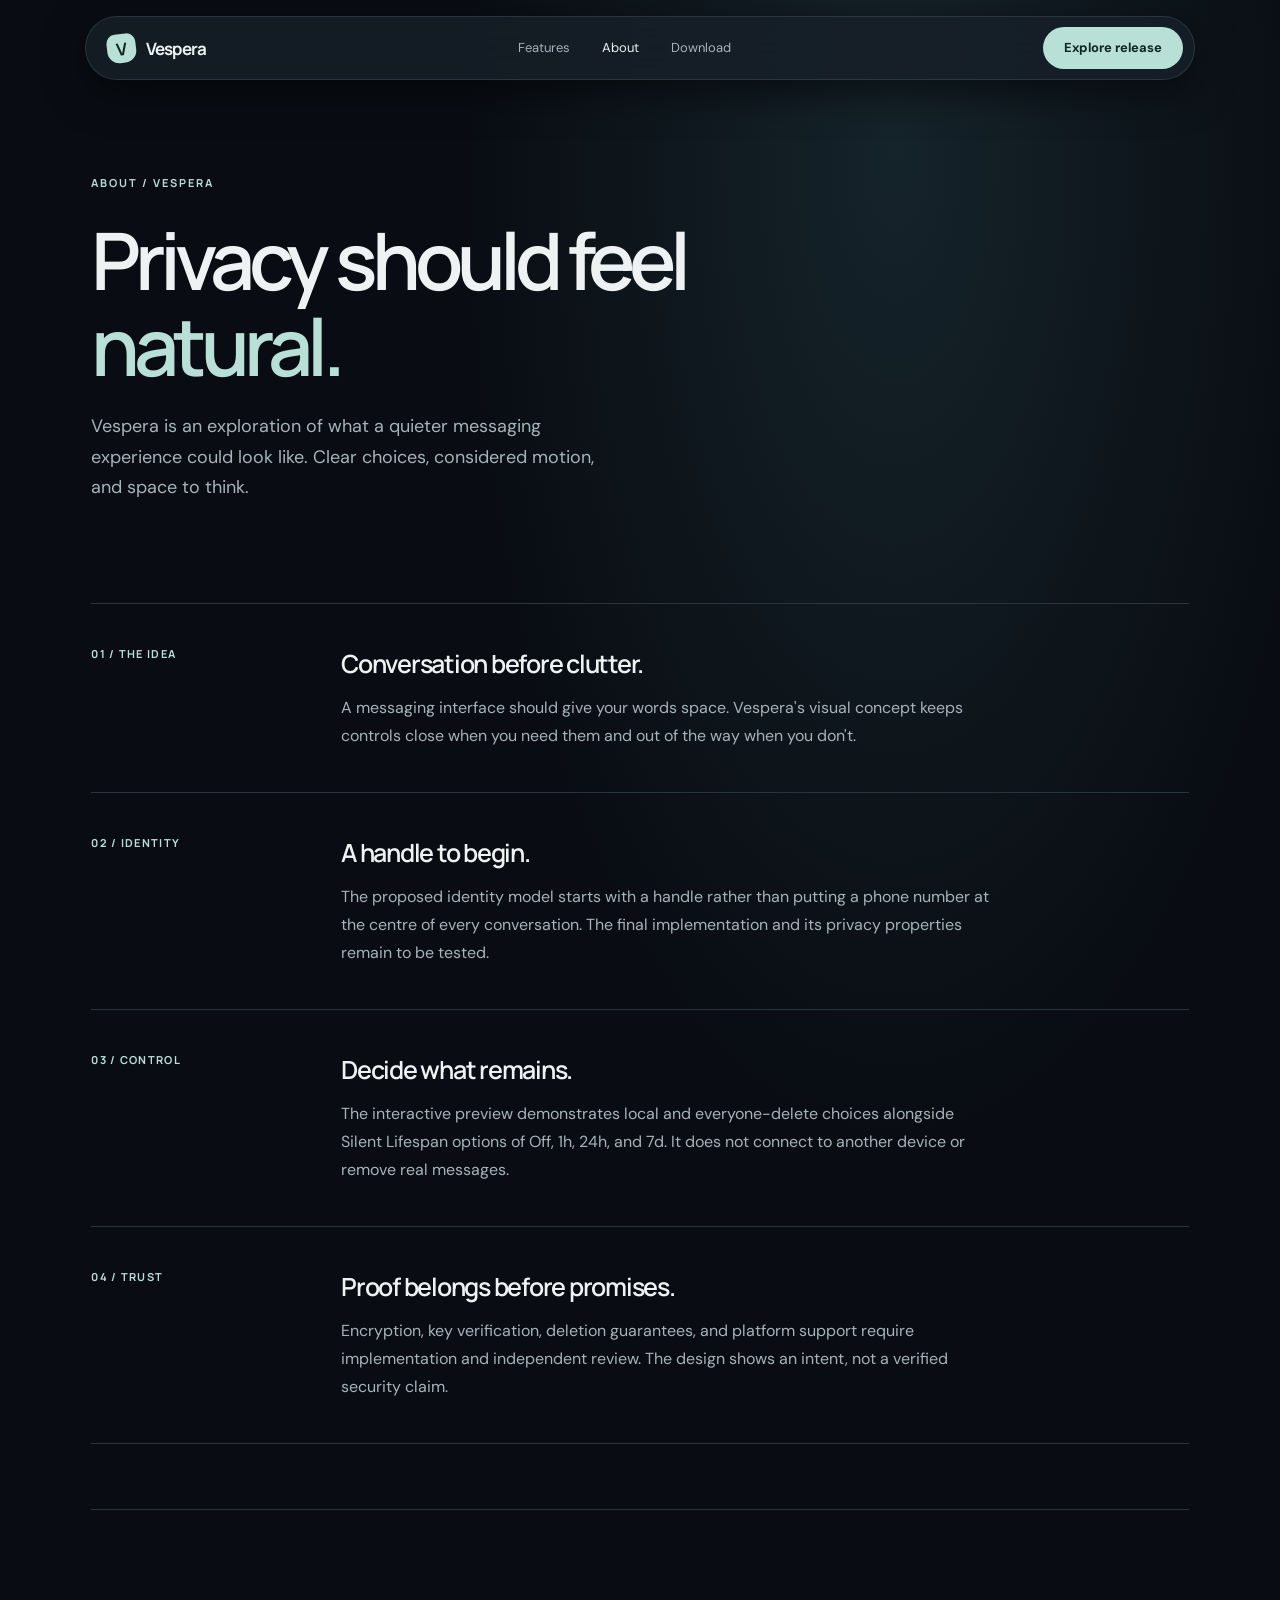
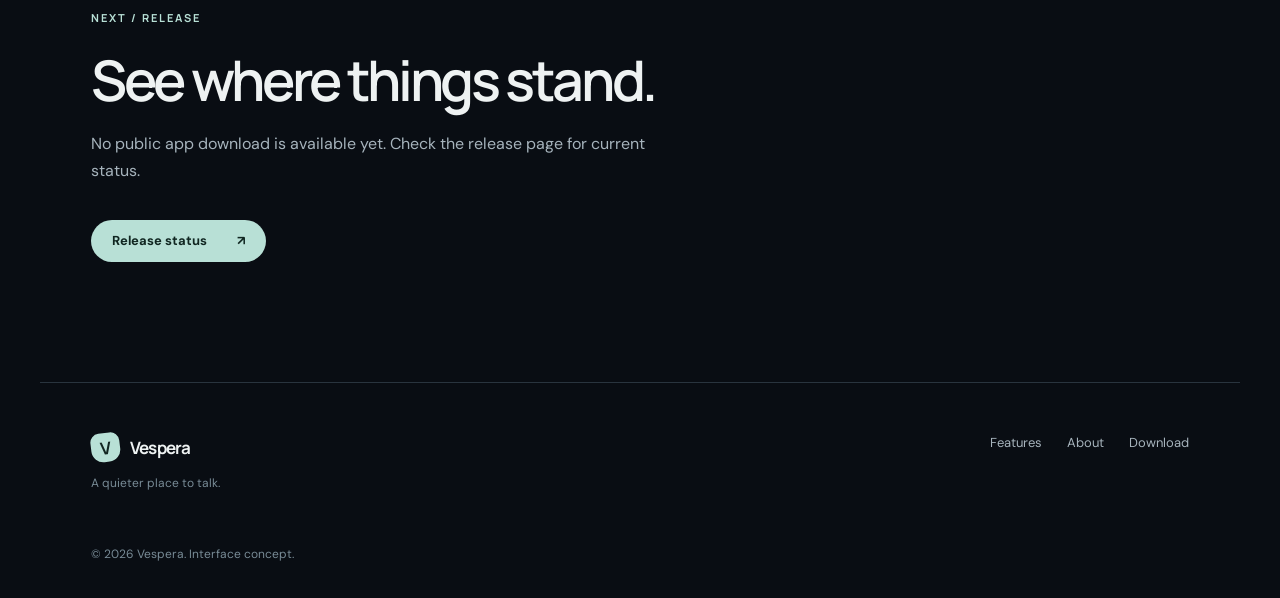
==== commit e26b04c3: "Build distinct Vespera preview and honest launch pages" ====
--- a/about.html
+++ b/about.html
@@ -1,131 +1 @@
-<!DOCTYPE html>
-<html lang="en">
-<head>
-  <meta charset="UTF-8">
-  <meta name="viewport" content="width=device-width, initial-scale=1.0">
-  <title>About — Vespera</title>
-  <meta name="description" content="Why we built Vespera: sovereign private conversation with Apple-grade simplicity and zero surveillance.">
-  <link rel="stylesheet" href="styles.css">
-</head>
-<body class="theme-dark">
-  <!-- Floating Frosted Glass Pill Navbar -->
-  <header class="navbar-wrapper">
-    <nav class="nav-pill" aria-label="Main Navigation">
-      <a href="index.html" class="nav-brand">
-        <svg class="brand-glyph" width="20" height="20" viewBox="0 0 24 24" fill="none" xmlns="http://www.w3.org/2000/svg" aria-hidden="true">
-          <path d="M12 2L3 7V12C3 17.52 6.84 22.74 12 24C17.16 22.74 21 17.52 21 12V7L12 2Z" stroke="#F5F5F7" stroke-width="2" stroke-linecap="round" stroke-linejoin="round"/>
-          <path d="M9 12L11 14L15 10" stroke="#F5F5F7" stroke-width="2" stroke-linecap="round" stroke-linejoin="round"/>
-        </svg>
-        <span class="brand-text">Vespera</span>
-      </a>
-      
-      <div class="nav-links">
-        <a href="index.html#features" class="nav-link">Features</a>
-        <a href="about.html" class="nav-link active">About</a>
-        <a href="download.html" class="nav-link">Download</a>
-      </div>
-
-      <div class="nav-actions">
-        <a href="download.html" class="btn-pill-primary">Get Vespera</a>
-        <button id="menu-toggle" class="nav-menu-btn" aria-label="Toggle menu" aria-expanded="false">
-          <span class="menu-bar"></span>
-          <span class="menu-bar"></span>
-        </button>
-      </div>
-    </nav>
-  </header>
-
-  <!-- Mobile Drawer -->
-  <div id="mobile-drawer" class="mobile-drawer" aria-hidden="true">
-    <div class="mobile-drawer-inner">
-      <a href="index.html#features" class="mobile-nav-link">Features</a>
-      <a href="about.html" class="mobile-nav-link active">About</a>
-      <a href="download.html" class="mobile-nav-link">Download</a>
-      <a href="download.html" class="btn-pill-primary mobile-btn">Get Vespera</a>
-    </div>
-  </div>
-
-  <main class="page-content">
-    <section class="editorial-hero">
-      <div class="container editorial-container">
-        <div class="hero-badge">
-          <span class="badge-dot"></span>
-          <span class="badge-text">Vision & Philosophy</span>
-        </div>
-        <h1 class="editorial-title">
-          The standard for sovereign conversation.
-        </h1>
-        <p class="editorial-lead">
-          Communication does not require surveillance. For two decades, consumer messaging software has conflated connecting people with harvesting phone numbers and contact graphs. We built Vespera to restore privacy as an everyday default.
-        </p>
-      </div>
-    </section>
-
-    <section class="editorial-section">
-      <div class="container editorial-container">
-        <div class="article-block">
-          <h2 class="article-heading">Why Phone Numbers Were a Mistake</h2>
-          <p class="article-paragraph">
-            Every mainstream messenger begins with an unacceptable trade-off: give up your SIM card, bind your real-world identity to a phone number, and hand over your private address book. This exposes users to SIM swapping, unwanted spam, and government identity indexing.
-          </p>
-          <p class="article-paragraph">
-            Vespera inverts this model completely. A conversation is an agreement between two sovereign devices. No phone numbers exist anywhere in our systems. Your identity is a cryptographic handle that lives solely on your device.
-          </p>
-        </div>
-
-        <div class="article-block">
-          <h2 class="article-heading">Complete Control Over Your Words</h2>
-          <p class="article-paragraph">
-            Mistakes happen in human conversation. If you send sensitive information or a message to the wrong recipient, you shouldn't have to worry about where it ends up. Vespera gives you instant Delete for Everyone, quietly wiping the message from all recipient devices.
-          </p>
-          <p class="article-paragraph">
-            For conversations that should not linger, Silent Lifespan runs quietly in the background. Choose 1 hour, 24 hours, or 7 days, and messages naturally clear without frantic countdown timers, ticking anxiety, or visual noise.
-          </p>
-        </div>
-
-        <div class="article-block">
-          <h2 class="article-heading">Hardware Enclave Isolation</h2>
-          <p class="article-paragraph">
-            Security tools often ask users to trust promises. Vespera relies on hardware isolation. Your cryptographic keys never leave Apple Secure Enclave or Android StrongBox hardware modules. If a server is compromised, no readable data exists because servers never hold keys or conversation logs.
-          </p>
-        </div>
-
-        <div class="article-block">
-          <h2 class="article-heading">Elegance as a Core Security Feature</h2>
-          <p class="article-paragraph">
-            High-security tools historically looked like cluttered developer terminals that alienated non-technical people. We believe software people trust must feel calm, refined, and effortless. Vespera is crafted with the same restraint, precision, and beauty you expect from Apple hardware.
-          </p>
-        </div>
-
-        <div class="editorial-cta">
-          <h3 class="cta-heading">Ready for private communication?</h3>
-          <p class="cta-sub">Available across iPhone, iPad, and Mac.</p>
-          <a href="download.html" class="btn-pill-primary">Download Vespera</a>
-        </div>
-      </div>
-    </section>
-  </main>
-
-  <!-- Minimal Apple-Grade Footer -->
-  <footer class="footer">
-    <div class="container footer-container">
-      <div class="footer-top">
-        <div class="footer-brand">
-          <span class="brand-text">Vespera</span>
-          <p class="footer-tagline">Sovereign private messaging with Apple-grade clarity.</p>
-        </div>
-        <div class="footer-links">
-          <a href="index.html#features" class="footer-link">Features</a>
-          <a href="about.html" class="footer-link">About</a>
-          <a href="download.html" class="footer-link">Download</a>
-        </div>
-      </div>
-      <div class="footer-bottom">
-        <p class="copyright">2026 Vespera. All rights reserved.</p>
-      </div>
-    </div>
-  </footer>
-
-  <script src="app.js"></script>
-</body>
-</html>
+<!doctype html><html lang="en"><head><meta charset="utf-8"><meta name="viewport" content="width=device-width,initial-scale=1"><meta name="theme-color" content="#090d13"><meta name="description" content="The thinking behind Vespera, a private messaging concept with calmer controls."><title>About | Vespera</title><link rel="stylesheet" href="styles.css"></head><body><a class="skip" href="#main">Skip to content</a><header class="site-header"><nav class="nav" aria-label="Main navigation"><a class="brand" href="index.html"><span class="mark" aria-hidden="true">V</span>Vespera</a><div class="nav-links" id="nav-links"><a href="index.html#features">Features</a><a href="about.html" aria-current="page">About</a><a href="download.html">Download</a></div><a class="nav-cta" href="download.html">Explore release</a><button class="menu-toggle" type="button" aria-controls="nav-links" aria-expanded="false" aria-label="Open menu"><span></span><span></span></button></nav></header><main id="main" class="interior shell"><div class="page-hero reveal"><span class="eyebrow">ABOUT / VESPERA</span><h1>Privacy should feel <em>natural.</em></h1><p>Vespera is an exploration of what a quieter messaging experience could look like. Clear choices, considered motion, and space to think.</p></div><div class="editorial"><section class="editorial-row reveal"><span>01 / THE IDEA</span><div><h2>Conversation before clutter.</h2><p>A messaging interface should give your words space. Vespera's visual concept keeps controls close when you need them and out of the way when you don't.</p></div></section><section class="editorial-row reveal"><span>02 / IDENTITY</span><div><h2>A handle to begin.</h2><p>The proposed identity model starts with a handle rather than putting a phone number at the centre of every conversation. The final implementation and its privacy properties remain to be tested.</p></div></section><section class="editorial-row reveal"><span>03 / CONTROL</span><div><h2>Decide what remains.</h2><p>The interactive preview demonstrates local and everyone-delete choices alongside Silent Lifespan options of Off, 1h, 24h, and 7d. It does not connect to another device or remove real messages.</p></div></section><section class="editorial-row reveal"><span>04 / TRUST</span><div><h2>Proof belongs before promises.</h2><p>Encryption, key verification, deletion guarantees, and platform support require implementation and independent review. The design shows an intent, not a verified security claim.</p></div></section></div><aside class="interior-cta reveal"><span class="eyebrow">NEXT / RELEASE</span><h2>See where things stand.</h2><p>No public app download is available yet. Check the release page for current status.</p><a class="button primary" href="download.html">Release status <span aria-hidden="true">↗</span></a></aside></main><footer class="footer shell"><div><a class="brand" href="index.html"><span class="mark" aria-hidden="true">V</span>Vespera</a><p>A quieter place to talk.</p></div><div class="footer-links"><a href="index.html#features">Features</a><a href="about.html">About</a><a href="download.html">Download</a></div><small>© 2026 Vespera. Interface concept.</small></footer><script src="app.js" defer></script></body></html>
--- a/styles.css
+++ b/styles.css
@@ -1,1396 +1,2 @@
-/* ==========================================================================
-   Vespera — Apple-Grade Design System
-   ========================================================================== */
-
-:root {
-  --bg-primary: #000000;
-  --bg-surface: #0C0C0E;
-  --bg-card: #141417;
-  --bg-card-hover: #1C1C20;
-  
-  --border-subtle: rgba(255, 255, 255, 0.08);
-  --border-strong: rgba(255, 255, 255, 0.16);
-  --border-focus: rgba(255, 255, 255, 0.28);
-  
-  --text-primary: #F5F5F7;
-  --text-secondary: #86868B;
-  --text-tertiary: #515154;
-  
-  --accent-blue: #0071E3;
-  --accent-blue-hover: #0077ED;
-  --accent-green: #34C759;
-  --accent-destructive: #FF453A;
-  
-  --bubble-incoming: #1C1C1E;
-  --bubble-outgoing: #0071E3;
-  
-  --font-system: -apple-system, BlinkMacSystemFont, "SF Pro Display", "SF Pro Text", "Helvetica Neue", Helvetica, Arial, sans-serif;
-  --radius-pill: 999px;
-  --radius-card: 24px;
-  --radius-modal: 20px;
-}
-
-*, *::before, *::after {
-  box-sizing: border-box;
-  margin: 0;
-  padding: 0;
-}
-
-html {
-  font-family: var(--font-system);
-  background-color: var(--bg-primary);
-  color: var(--text-primary);
-  scroll-behavior: smooth;
-  -webkit-font-smoothing: antialiased;
-  -moz-osx-font-smoothing: grayscale;
-}
-
-body {
-  background-color: var(--bg-primary);
-  color: var(--text-primary);
-  line-height: 1.5;
-  overflow-x: hidden;
-  min-height: 100vh;
-}
-
-a {
-  color: inherit;
-  text-decoration: none;
-}
-
-button {
-  font-family: inherit;
-  border: none;
-  background: none;
-  cursor: pointer;
-}
-
-input {
-  font-family: inherit;
-}
-
-.container {
-  width: 100%;
-  max-width: 1120px;
-  margin: 0 auto;
-  padding: 0 24px;
-}
-
-/* ==========================================================================
-   Navigation (Floating Frosted Glass Pill)
-   ========================================================================== */
-
-.navbar-wrapper {
-  position: fixed;
-  top: 20px;
-  left: 0;
-  width: 100%;
-  display: flex;
-  justify-content: center;
-  z-index: 1000;
-  pointer-events: none;
-  padding: 0 20px;
-}
-
-.nav-pill {
-  pointer-events: auto;
-  display: flex;
-  align-items: center;
-  justify-content: space-between;
-  width: 100%;
-  max-width: 820px;
-  height: 52px;
-  padding: 0 8px 0 20px;
-  background: rgba(12, 12, 14, 0.78);
-  backdrop-filter: blur(24px);
-  -webkit-backdrop-filter: blur(24px);
-  border: 1px solid var(--border-subtle);
-  border-radius: var(--radius-pill);
-  box-shadow: 0 16px 36px rgba(0, 0, 0, 0.5);
-  transition: border-color 0.2s ease;
-}
-
-.nav-pill:hover {
-  border-color: var(--border-strong);
-}
-
-.nav-brand {
-  display: flex;
-  align-items: center;
-  gap: 10px;
-  font-weight: 600;
-  font-size: 16px;
-  letter-spacing: -0.01em;
-  color: var(--text-primary);
-}
-
-.brand-glyph {
-  display: block;
-}
-
-.nav-links {
-  display: flex;
-  align-items: center;
-  gap: 28px;
-}
-
-.nav-link {
-  font-size: 14px;
-  color: var(--text-secondary);
-  transition: color 0.15s ease;
-}
-
-.nav-link:hover,
-.nav-link.active {
-  color: var(--text-primary);
-}
-
-.nav-actions {
-  display: flex;
-  align-items: center;
-  gap: 12px;
-}
-
-.btn-pill-primary {
-  display: inline-flex;
-  align-items: center;
-  justify-content: center;
-  background: #FFFFFF;
-  color: #000000;
-  font-size: 13px;
-  font-weight: 500;
-  padding: 8px 18px;
-  border-radius: var(--radius-pill);
-  transition: transform 0.15s ease, opacity 0.15s ease;
-  white-space: nowrap;
-}
-
-.btn-pill-primary:hover {
-  opacity: 0.92;
-  transform: scale(0.99);
-}
-
-.btn-pill-secondary {
-  display: inline-flex;
-  align-items: center;
-  justify-content: center;
-  background: rgba(255, 255, 255, 0.08);
-  color: var(--text-primary);
-  font-size: 14px;
-  font-weight: 500;
-  padding: 10px 22px;
-  border-radius: var(--radius-pill);
-  border: 1px solid var(--border-subtle);
-  transition: background-color 0.15s ease, border-color 0.15s ease;
-}
-
-.btn-pill-secondary:hover {
-  background: rgba(255, 255, 255, 0.12);
-  border-color: var(--border-strong);
-}
-
-.nav-menu-btn {
-  display: none;
-  flex-direction: column;
-  justify-content: center;
-  gap: 5px;
-  width: 36px;
-  height: 36px;
-  padding: 6px;
-}
-
-.menu-bar {
-  display: block;
-  width: 100%;
-  height: 2px;
-  background-color: var(--text-primary);
-  border-radius: 1px;
-  transition: transform 0.2s ease, opacity 0.2s ease;
-}
-
-/* Mobile Drawer */
-.mobile-drawer {
-  position: fixed;
-  top: 0;
-  left: 0;
-  width: 100%;
-  height: 100vh;
-  background: rgba(0, 0, 0, 0.95);
-  backdrop-filter: blur(24px);
-  -webkit-backdrop-filter: blur(24px);
-  z-index: 999;
-  display: flex;
-  flex-direction: column;
-  justify-content: center;
-  align-items: center;
-  opacity: 0;
-  pointer-events: none;
-  transition: opacity 0.25s ease;
-}
-
-.mobile-drawer.open {
-  opacity: 1;
-  pointer-events: auto;
-}
-
-.mobile-drawer-inner {
-  display: flex;
-  flex-direction: column;
-  align-items: center;
-  gap: 28px;
-}
-
-.mobile-nav-link {
-  font-size: 20px;
-  font-weight: 500;
-  color: var(--text-secondary);
-}
-
-.mobile-nav-link.active,
-.mobile-nav-link:hover {
-  color: var(--text-primary);
-}
-
-.mobile-btn {
-  font-size: 16px;
-  padding: 12px 28px;
-}
-
-/* ==========================================================================
-   Hero Section
-   ========================================================================== */
-
-.hero-section {
-  padding-top: 140px;
-  padding-bottom: 90px;
-  text-align: center;
-}
-
-.hero-container {
-  display: flex;
-  flex-direction: column;
-  align-items: center;
-}
-
-.hero-badge {
-  display: inline-flex;
-  align-items: center;
-  gap: 8px;
-  padding: 6px 14px;
-  background: rgba(255, 255, 255, 0.05);
-  border: 1px solid var(--border-subtle);
-  border-radius: var(--radius-pill);
-  font-size: 12px;
-  font-weight: 500;
-  color: var(--text-secondary);
-  margin-bottom: 24px;
-}
-
-.badge-dot {
-  width: 6px;
-  height: 6px;
-  background-color: var(--accent-green);
-  border-radius: 50%;
-}
-
-.hero-title {
-  font-size: clamp(40px, 6vw, 68px);
-  font-weight: 600;
-  line-height: 1.08;
-  letter-spacing: -0.035em;
-  color: var(--text-primary);
-  margin-bottom: 20px;
-  max-width: 820px;
-}
-
-.hero-subtitle {
-  font-size: clamp(16px, 2vw, 19px);
-  line-height: 1.5;
-  color: var(--text-secondary);
-  max-width: 620px;
-  margin-bottom: 32px;
-}
-
-.hero-cta-group {
-  display: flex;
-  align-items: center;
-  gap: 14px;
-  margin-bottom: 60px;
-}
-
-.hero-cta-group .btn-pill-primary {
-  font-size: 15px;
-  padding: 12px 26px;
-}
-
-/* ==========================================================================
-   Interactive Centerpiece: iPhone Hardware Mockup
-   ========================================================================== */
-
-.interactive-preview-wrapper {
-  width: 100%;
-  max-width: 480px;
-  margin: 0 auto;
-  display: flex;
-  flex-direction: column;
-  align-items: center;
-}
-
-.phone-frame {
-  width: 350px;
-  max-width: 100%;
-  border-radius: 48px;
-  background: #1C1C1E;
-  padding: 10px;
-  box-shadow: 
-    0 30px 80px rgba(0, 0, 0, 0.8),
-    0 0 0 1px rgba(255, 255, 255, 0.08);
-}
-
-.phone-bezel {
-  background: #000000;
-  border-radius: 40px;
-  overflow: hidden;
-  border: 1px solid rgba(255, 255, 255, 0.06);
-}
-
-.phone-screen {
-  background: #000000;
-  display: flex;
-  flex-direction: column;
-  height: 580px;
-  position: relative;
-  overflow: hidden;
-}
-
-/* Status Bar */
-.phone-status-bar {
-  height: 44px;
-  padding: 0 20px;
-  display: flex;
-  align-items: center;
-  justify-content: space-between;
-  position: relative;
-  z-index: 10;
-}
-
-.status-time {
-  font-size: 13px;
-  font-weight: 600;
-  color: var(--text-primary);
-  letter-spacing: -0.01em;
-}
-
-.dynamic-island {
-  position: absolute;
-  top: 10px;
-  left: 50%;
-  transform: translateX(-50%);
-  width: 90px;
-  height: 24px;
-  background-color: #000000;
-  border-radius: 20px;
-  border: 1px solid rgba(255, 255, 255, 0.08);
-}
-
-.status-icons {
-  display: flex;
-  align-items: center;
-  gap: 6px;
-}
-
-.battery-icon {
-  width: 20px;
-  height: 10px;
-  border: 1px solid #F5F5F7;
-  border-radius: 3px;
-  padding: 1px;
-  position: relative;
-}
-
-.battery-icon::after {
-  content: '';
-  position: absolute;
-  right: -3px;
-  top: 2px;
-  width: 2px;
-  height: 4px;
-  background-color: #F5F5F7;
-  border-radius: 0 1px 1px 0;
-}
-
-.battery-level {
-  width: 75%;
-  height: 100%;
-  background-color: #F5F5F7;
-  border-radius: 1px;
-}
-
-/* Chat Header inside Screen */
-.chat-header {
-  height: 52px;
-  padding: 0 14px;
-  display: flex;
-  align-items: center;
-  justify-content: space-between;
-  border-bottom: 1px solid rgba(255, 255, 255, 0.06);
-  background: rgba(12, 12, 14, 0.7);
-  backdrop-filter: blur(20px);
-}
-
-.chat-back {
-  display: flex;
-  align-items: center;
-  gap: 4px;
-  color: var(--accent-blue);
-  cursor: pointer;
-}
-
-.chat-back-count {
-  font-size: 15px;
-  font-weight: 400;
-}
-
-.chat-recipient {
-  display: flex;
-  flex-direction: column;
-  align-items: center;
-}
-
-.recipient-avatar {
-  width: 24px;
-  height: 24px;
-  border-radius: 50%;
-  background-color: #2C2C2E;
-  display: flex;
-  align-items: center;
-  justify-content: center;
-  font-size: 11px;
-  font-weight: 600;
-  color: var(--text-primary);
-  margin-bottom: 2px;
-}
-
-.recipient-name {
-  font-size: 12px;
-  font-weight: 600;
-  color: var(--text-primary);
-  line-height: 1.2;
-}
-
-.recipient-status {
-  font-size: 10px;
-  color: var(--text-secondary);
-  line-height: 1.2;
-}
-
-.chat-info-btn {
-  color: var(--accent-blue);
-  cursor: pointer;
-}
-
-/* Chat Body */
-.chat-body {
-  flex: 1;
-  padding: 16px 12px;
-  display: flex;
-  flex-direction: column;
-  gap: 12px;
-  overflow-y: auto;
-  position: relative;
-}
-
-.chat-timestamp {
-  text-align: center;
-  font-size: 10px;
-  font-weight: 500;
-  color: var(--text-tertiary);
-  margin-bottom: 4px;
-}
-
-.message-row {
-  display: flex;
-  width: 100%;
-}
-
-.message-row.received {
-  justify-content: flex-start;
-}
-
-.message-row.sent {
-  justify-content: flex-end;
-  position: relative;
-}
-
-.message-bubble {
-  max-width: 80%;
-  padding: 10px 14px;
-  font-size: 13px;
-  line-height: 1.4;
-  position: relative;
-  text-align: left;
-}
-
-.message-bubble.incoming {
-  background-color: var(--bubble-incoming);
-  color: var(--text-primary);
-  border-radius: 18px 18px 18px 4px;
-}
-
-.message-bubble.outgoing {
-  background-color: var(--bubble-outgoing);
-  color: #FFFFFF;
-  border-radius: 18px 18px 4px 18px;
-}
-
-.bubble-meta {
-  display: flex;
-  align-items: center;
-  justify-content: flex-end;
-  gap: 6px;
-  margin-top: 4px;
-  font-size: 10px;
-  opacity: 0.75;
-}
-
-.bubble-lifespan-tag {
-  background: rgba(255, 255, 255, 0.16);
-  padding: 1px 5px;
-  border-radius: 4px;
-  font-size: 9px;
-  letter-spacing: 0.02em;
-}
-
-/* Interactive Message Bubble */
-.interactive-bubble {
-  border: 1px solid rgba(255, 255, 255, 0.22);
-  cursor: pointer;
-  transition: transform 0.15s ease, box-shadow 0.15s ease;
-  user-select: none;
-}
-
-.interactive-bubble:hover {
-  transform: translateY(-1px);
-  box-shadow: 0 4px 14px rgba(0, 113, 227, 0.4);
-}
-
-.bubble-interactive-hint {
-  font-size: 9px;
-  font-weight: 500;
-  letter-spacing: 0.04em;
-  text-transform: uppercase;
-  color: rgba(255, 255, 255, 0.8);
-  margin-bottom: 4px;
-}
-
-.message-bubble.deleted-shredded {
-  background-color: transparent !important;
-  border: 1px dashed var(--border-strong) !important;
-  color: var(--text-secondary) !important;
-  font-style: italic;
-  padding: 8px 12px;
-}
-
-.message-bubble.deleted-shredded .bubble-interactive-hint,
-.message-bubble.deleted-shredded .bubble-meta {
-  display: none;
-}
-
-/* Action Popover Menu (iOS Context Menu) */
-.action-popover {
-  position: absolute;
-  top: -120px;
-  right: 0;
-  width: 230px;
-  background: rgba(28, 28, 32, 0.94);
-  backdrop-filter: blur(24px);
-  -webkit-backdrop-filter: blur(24px);
-  border: 1px solid rgba(255, 255, 255, 0.14);
-  border-radius: 14px;
-  box-shadow: 0 16px 40px rgba(0, 0, 0, 0.75);
-  display: none;
-  flex-direction: column;
-  overflow: hidden;
-  z-index: 50;
-  animation: popoverFadeIn 0.18s cubic-bezier(0.16, 1, 0.3, 1);
-}
-
-.action-popover.active {
-  display: flex;
-}
-
-@keyframes popoverFadeIn {
-  from {
-    opacity: 0;
-    transform: scale(0.94) translateY(6px);
-  }
-  to {
-    opacity: 1;
-    transform: scale(1) translateY(0);
-  }
-}
-
-.popover-header {
-  padding: 8px 12px;
-  font-size: 10px;
-  font-weight: 600;
-  text-transform: uppercase;
-  letter-spacing: 0.04em;
-  color: var(--text-tertiary);
-  border-bottom: 1px solid rgba(255, 255, 255, 0.06);
-}
-
-.popover-item {
-  display: flex;
-  align-items: center;
-  gap: 10px;
-  padding: 10px 12px;
-  width: 100%;
-  text-align: left;
-  color: var(--text-primary);
-  border-bottom: 1px solid rgba(255, 255, 255, 0.06);
-  transition: background-color 0.1s ease;
-}
-
-.popover-item:last-child {
-  border-bottom: none;
-}
-
-.popover-item:hover {
-  background-color: rgba(255, 255, 255, 0.08);
-}
-
-.popover-item.destructive {
-  color: var(--accent-destructive);
-}
-
-.popover-item.cancel {
-  justify-content: center;
-  color: var(--text-secondary);
-  font-size: 12px;
-  padding: 8px;
-}
-
-.popover-icon {
-  display: flex;
-  align-items: center;
-  justify-content: center;
-}
-
-.popover-text {
-  display: flex;
-  flex-direction: column;
-}
-
-.popover-title {
-  font-size: 12px;
-  font-weight: 500;
-}
-
-.popover-sub {
-  font-size: 9px;
-  color: var(--text-secondary);
-}
-
-/* Screen Toast */
-.screen-toast {
-  position: absolute;
-  bottom: 60px;
-  left: 50%;
-  transform: translateX(-50%) translateY(20px);
-  background: rgba(44, 44, 46, 0.92);
-  backdrop-filter: blur(12px);
-  color: var(--text-primary);
-  font-size: 11px;
-  padding: 6px 14px;
-  border-radius: var(--radius-pill);
-  border: 1px solid var(--border-subtle);
-  opacity: 0;
-  pointer-events: none;
-  transition: opacity 0.2s ease, transform 0.2s ease;
-  white-space: nowrap;
-  z-index: 60;
-}
-
-.screen-toast.show {
-  opacity: 1;
-  transform: translateX(-50%) translateY(0);
-}
-
-/* Chat Input Bar */
-.chat-input-bar {
-  height: 48px;
-  padding: 0 10px;
-  display: flex;
-  align-items: center;
-  gap: 8px;
-  border-top: 1px solid rgba(255, 255, 255, 0.06);
-  background: rgba(12, 12, 14, 0.85);
-}
-
-.input-btn-icon {
-  display: flex;
-  align-items: center;
-  justify-content: center;
-}
-
-.chat-input-field {
-  flex: 1;
-  height: 32px;
-  background-color: #1C1C1E;
-  border: 1px solid rgba(255, 255, 255, 0.08);
-  border-radius: 16px;
-  display: flex;
-  align-items: center;
-  padding: 0 12px;
-  font-size: 12px;
-  color: var(--text-tertiary);
-}
-
-.input-btn-send {
-  width: 26px;
-  height: 26px;
-  background-color: var(--accent-blue);
-  border-radius: 50%;
-  display: flex;
-  align-items: center;
-  justify-content: center;
-}
-
-/* Preview Controls below Phone */
-.preview-controls {
-  margin-top: 24px;
-  display: flex;
-  flex-direction: column;
-  align-items: center;
-  gap: 12px;
-}
-
-.control-group {
-  display: flex;
-  align-items: center;
-  gap: 12px;
-}
-
-.control-label {
-  font-size: 13px;
-  color: var(--text-secondary);
-}
-
-.lifespan-pills {
-  display: flex;
-  align-items: center;
-  background: rgba(255, 255, 255, 0.05);
-  border: 1px solid var(--border-subtle);
-  border-radius: var(--radius-pill);
-  padding: 3px;
-}
-
-.pill-option {
-  font-size: 12px;
-  color: var(--text-secondary);
-  padding: 5px 12px;
-  border-radius: var(--radius-pill);
-  transition: background-color 0.15s ease, color 0.15s ease;
-}
-
-.pill-option.active {
-  background-color: #FFFFFF;
-  color: #000000;
-  font-weight: 500;
-}
-
-.btn-text-subtle {
-  font-size: 12px;
-  color: var(--text-tertiary);
-  text-decoration: underline;
-  text-underline-offset: 3px;
-  transition: color 0.15s ease;
-}
-
-.btn-text-subtle:hover {
-  color: var(--text-secondary);
-}
-
-/* ==========================================================================
-   4 Spacious Feature Sections (Numbered Apple Cards)
-   ========================================================================== */
-
-.features-section {
-  padding: 130px 0;
-}
-
-.section-header {
-  text-align: center;
-  max-width: 680px;
-  margin: 0 auto 64px;
-}
-
-.section-tag {
-  display: inline-block;
-  font-size: 12px;
-  font-weight: 600;
-  text-transform: uppercase;
-  letter-spacing: 0.06em;
-  color: var(--text-secondary);
-  margin-bottom: 12px;
-}
-
-.section-title {
-  font-size: clamp(32px, 4vw, 44px);
-  font-weight: 600;
-  line-height: 1.15;
-  letter-spacing: -0.025em;
-  color: var(--text-primary);
-  margin-bottom: 16px;
-}
-
-.section-subtitle {
-  font-size: 17px;
-  line-height: 1.5;
-  color: var(--text-secondary);
-}
-
-.features-grid {
-  display: grid;
-  grid-template-columns: repeat(2, 1fr);
-  gap: 24px;
-}
-
-.feature-card {
-  background: var(--bg-surface);
-  border: 1px solid var(--border-subtle);
-  border-radius: var(--radius-card);
-  padding: 44px;
-  display: flex;
-  flex-direction: column;
-  transition: border-color 0.2s ease, background-color 0.2s ease;
-}
-
-.feature-card:hover {
-  border-color: var(--border-strong);
-  background-color: var(--bg-card);
-}
-
-.card-number {
-  font-size: 14px;
-  font-weight: 600;
-  color: var(--text-tertiary);
-  letter-spacing: 0.04em;
-  margin-bottom: 24px;
-}
-
-.card-title {
-  font-size: 22px;
-  font-weight: 600;
-  line-height: 1.25;
-  letter-spacing: -0.015em;
-  color: var(--text-primary);
-  margin-bottom: 12px;
-}
-
-.card-desc {
-  font-size: 15px;
-  line-height: 1.6;
-  color: var(--text-secondary);
-  margin-bottom: 28px;
-  flex: 1;
-}
-
-.card-visual {
-  margin-top: auto;
-}
-
-.pill-tag-demo,
-.shred-badge-demo,
-.enclave-badge-demo,
-.performance-badge-demo {
-  display: flex;
-  align-items: center;
-  gap: 10px;
-  padding: 12px 18px;
-  background: rgba(255, 255, 255, 0.03);
-  border: 1px solid var(--border-subtle);
-  border-radius: var(--radius-pill);
-  font-size: 13px;
-  width: fit-content;
-}
-
-.tag-label {
-  color: var(--text-tertiary);
-  font-size: 11px;
-  text-transform: uppercase;
-}
-
-.tag-value {
-  color: var(--text-primary);
-  font-weight: 600;
-}
-
-.tag-status {
-  color: var(--accent-green);
-  font-size: 11px;
-}
-
-.shred-status-text,
-.enclave-text {
-  color: var(--text-secondary);
-  font-size: 12px;
-}
-
-.perf-stat {
-  font-weight: 600;
-  color: var(--text-primary);
-}
-
-.perf-label {
-  color: var(--text-secondary);
-  font-size: 12px;
-}
-
-/* ==========================================================================
-   Handle Claim Section
-   ========================================================================== */
-
-.claim-section {
-  padding: 100px 0;
-}
-
-.claim-container {
-  display: flex;
-  justify-content: center;
-}
-
-.claim-card {
-  width: 100%;
-  max-width: 680px;
-  background: var(--bg-surface);
-  border: 1px solid var(--border-subtle);
-  border-radius: var(--radius-card);
-  padding: 56px 44px;
-  text-align: center;
-}
-
-.claim-title {
-  font-size: 36px;
-  font-weight: 600;
-  letter-spacing: -0.025em;
-  color: var(--text-primary);
-  margin-bottom: 12px;
-}
-
-.claim-desc {
-  font-size: 16px;
-  color: var(--text-secondary);
-  max-width: 480px;
-  margin: 0 auto 32px;
-}
-
-.claim-form {
-  display: flex;
-  flex-direction: column;
-  align-items: center;
-  gap: 12px;
-}
-
-.claim-input-group {
-  display: flex;
-  align-items: center;
-  width: 100%;
-  max-width: 420px;
-  background: rgba(255, 255, 255, 0.05);
-  border: 1px solid var(--border-subtle);
-  border-radius: var(--radius-pill);
-  padding: 6px 6px 6px 18px;
-  transition: border-color 0.2s ease;
-}
-
-.claim-input-group:focus-within {
-  border-color: var(--border-focus);
-}
-
-.input-prefix {
-  font-size: 16px;
-  font-weight: 500;
-  color: var(--text-secondary);
-  margin-right: 4px;
-}
-
-.claim-input {
-  flex: 1;
-  background: transparent;
-  border: none;
-  outline: none;
-  color: var(--text-primary);
-  font-size: 15px;
-}
-
-.claim-input::placeholder {
-  color: var(--text-tertiary);
-}
-
-.claim-submit {
-  padding: 10px 22px;
-}
-
-.claim-helper {
-  font-size: 12px;
-  color: var(--text-tertiary);
-}
-
-/* ==========================================================================
-   Reservation Modal
-   ========================================================================== */
-
-.modal-backdrop {
-  position: fixed;
-  top: 0;
-  left: 0;
-  width: 100%;
-  height: 100vh;
-  background: rgba(0, 0, 0, 0.85);
-  backdrop-filter: blur(20px);
-  -webkit-backdrop-filter: blur(20px);
-  display: flex;
-  align-items: center;
-  justify-content: center;
-  z-index: 2000;
-  opacity: 0;
-  pointer-events: none;
-  transition: opacity 0.2s ease;
-  padding: 20px;
-}
-
-.modal-backdrop.active {
-  opacity: 1;
-  pointer-events: auto;
-}
-
-.modal-card {
-  width: 100%;
-  max-width: 400px;
-  background: var(--bg-surface);
-  border: 1px solid var(--border-strong);
-  border-radius: var(--radius-modal);
-  padding: 36px 30px;
-  text-align: center;
-  box-shadow: 0 24px 60px rgba(0, 0, 0, 0.8);
-  transform: scale(0.96);
-  transition: transform 0.2s ease;
-}
-
-.modal-backdrop.active .modal-card {
-  transform: scale(1);
-}
-
-.modal-icon {
-  width: 48px;
-  height: 48px;
-  border-radius: 50%;
-  background: rgba(52, 199, 89, 0.12);
-  display: flex;
-  align-items: center;
-  justify-content: center;
-  margin: 0 auto 16px;
-}
-
-.modal-title {
-  font-size: 20px;
-  font-weight: 600;
-  color: var(--text-primary);
-  margin-bottom: 8px;
-}
-
-.modal-body {
-  font-size: 14px;
-  line-height: 1.5;
-  color: var(--text-secondary);
-  margin-bottom: 24px;
-}
-
-.modal-body strong {
-  color: var(--text-primary);
-}
-
-.modal-action {
-  width: 100%;
-  padding: 12px;
-}
-
-/* ==========================================================================
-   Editorial Pages (about.html & download.html)
-   ========================================================================== */
-
-.page-content {
-  padding-top: 130px;
-  padding-bottom: 90px;
-}
-
-.editorial-hero {
-  padding-bottom: 60px;
-  text-align: center;
-}
-
-.editorial-container {
-  max-width: 720px;
-  margin: 0 auto;
-}
-
-.editorial-title {
-  font-size: clamp(36px, 5vw, 54px);
-  font-weight: 600;
-  line-height: 1.12;
-  letter-spacing: -0.03em;
-  color: var(--text-primary);
-  margin-bottom: 20px;
-}
-
-.editorial-lead {
-  font-size: 18px;
-  line-height: 1.55;
-  color: var(--text-secondary);
-}
-
-.editorial-section {
-  padding: 40px 0 80px;
-}
-
-.article-block {
-  margin-bottom: 48px;
-}
-
-.article-heading {
-  font-size: 24px;
-  font-weight: 600;
-  letter-spacing: -0.015em;
-  color: var(--text-primary);
-  margin-bottom: 14px;
-}
-
-.article-paragraph {
-  font-size: 16px;
-  line-height: 1.65;
-  color: var(--text-secondary);
-  margin-bottom: 16px;
-}
-
-.editorial-cta {
-  background: var(--bg-surface);
-  border: 1px solid var(--border-subtle);
-  border-radius: var(--radius-card);
-  padding: 48px 36px;
-  text-align: center;
-  margin-top: 60px;
-}
-
-.cta-heading {
-  font-size: 24px;
-  font-weight: 600;
-  color: var(--text-primary);
-  margin-bottom: 8px;
-}
-
-.cta-sub {
-  font-size: 15px;
-  color: var(--text-secondary);
-  margin-bottom: 24px;
-}
-
-/* Downloads Grid */
-.downloads-section {
-  padding: 20px 0 80px;
-}
-
-.platforms-grid {
-  display: grid;
-  grid-template-columns: repeat(3, 1fr);
-  gap: 24px;
-}
-
-.platform-card {
-  background: var(--bg-surface);
-  border: 1px solid var(--border-subtle);
-  border-radius: var(--radius-card);
-  padding: 36px 30px;
-  display: flex;
-  flex-direction: column;
-}
-
-.platform-badge {
-  font-size: 11px;
-  font-weight: 600;
-  text-transform: uppercase;
-  letter-spacing: 0.05em;
-  color: var(--text-tertiary);
-  margin-bottom: 12px;
-}
-
-.platform-name {
-  font-size: 22px;
-  font-weight: 600;
-  color: var(--text-primary);
-  margin-bottom: 4px;
-}
-
-.platform-version {
-  font-size: 12px;
-  color: var(--text-secondary);
-  margin-bottom: 16px;
-}
-
-.platform-desc {
-  font-size: 14px;
-  line-height: 1.55;
-  color: var(--text-secondary);
-  margin-bottom: 24px;
-}
-
-.platform-specs {
-  list-style: none;
-  display: flex;
-  flex-direction: column;
-  gap: 10px;
-  margin-bottom: 32px;
-  flex: 1;
-}
-
-.platform-specs li {
-  font-size: 13px;
-  color: var(--text-secondary);
-  padding-left: 16px;
-  position: relative;
-}
-
-.platform-specs li::before {
-  content: '';
-  position: absolute;
-  left: 0;
-  top: 7px;
-  width: 5px;
-  height: 5px;
-  border-radius: 50%;
-  background-color: var(--border-strong);
-}
-
-.platform-action {
-  width: 100%;
-}
-
-/* ==========================================================================
-   Footer
-   ========================================================================== */
-
-.footer {
-  border-top: 1px solid var(--border-subtle);
-  padding: 60px 0 40px;
-  background: var(--bg-primary);
-}
-
-.footer-top {
-  display: flex;
-  justify-content: space-between;
-  align-items: flex-start;
-  margin-bottom: 48px;
-}
-
-.footer-brand .brand-text {
-  font-size: 16px;
-  font-weight: 600;
-  color: var(--text-primary);
-}
-
-.footer-tagline {
-  font-size: 13px;
-  color: var(--text-secondary);
-  margin-top: 6px;
-}
-
-.footer-links {
-  display: flex;
-  gap: 28px;
-}
-
-.footer-link {
-  font-size: 13px;
-  color: var(--text-secondary);
-  transition: color 0.15s ease;
-}
-
-.footer-link:hover {
-  color: var(--text-primary);
-}
-
-.footer-bottom {
-  display: flex;
-  justify-content: space-between;
-  align-items: center;
-  font-size: 12px;
-  color: var(--text-tertiary);
-}
-
-/* ==========================================================================
-   Responsive Adaptations
-   ========================================================================== */
-
-@media (max-width: 900px) {
-  .features-grid {
-    grid-template-columns: 1fr;
-  }
-  
-  .platforms-grid {
-    grid-template-columns: 1fr;
-  }
-}
-
-@media (max-width: 680px) {
-  .nav-links {
-    display: none;
-  }
-  
-  .nav-menu-btn {
-    display: flex;
-  }
-  
-  .hero-section {
-    padding-top: 110px;
-    padding-bottom: 60px;
-  }
-  
-  .hero-cta-group {
-    flex-direction: column;
-    width: 100%;
-  }
-  
-  .hero-cta-group .btn-pill-primary,
-  .hero-cta-group .btn-pill-secondary {
-    width: 100%;
-  }
-  
-  .phone-frame {
-    width: 320px;
-  }
-  
-  .feature-card {
-    padding: 30px;
-  }
-  
-  .claim-card {
-    padding: 36px 20px;
-  }
-  
-  .claim-input-group {
-    flex-direction: column;
-    padding: 12px;
-    border-radius: 16px;
-    gap: 10px;
-  }
-  
-  .claim-submit {
-    width: 100%;
-  }
-  
-  .footer-top {
-    flex-direction: column;
-    gap: 24px;
-  }
-}
+@import url('https://fonts.googleapis.com/css2?family=DM+Sans:wght@400;500;600;700&family=Manrope:wght@400;500;600;700;800&display=swap');
+:root{color-scheme:dark;--bg:#090d13;--surface:#101720;--surface2:#17212b;--stroke:#29343e;--text:#eef2f2;--muted:#a6b3bc;--soft:#788b96;--mint:#b8e0d6;--mint-dark:#16322f;--danger:#f3a7a4;--ease:cubic-bezier(.22,1,.36,1)}*{box-sizing:border-box}html{scroll-behavior:smooth;scroll-padding-top:110px}body{margin:0;background:radial-gradient(ellipse at 70% 7%,#15232a 0%,transparent 34%),var(--bg);color:var(--text);font:16px/1.55 'DM Sans',system-ui,sans-serif;overflow-x:hidden}button,input{font:inherit}button{cursor:pointer}a{color:inherit;text-decoration:none}a:focus-visible,button:focus-visible,input:focus-visible{outline:2px solid var(--mint);outline-offset:3px}.skip{position:absolute;top:-100px;left:16px;background:var(--mint);color:var(--bg);padding:8px;z-index:30}.skip:focus{top:8px}.shell{max-width:1200px;margin:auto;padding-inline:clamp(20px,4vw,54px)}.site-header{position:fixed;z-index:20;top:calc(16px + env(safe-area-inset-top));left:0;right:0;padding:0 18px;pointer-events:none}.nav{pointer-events:auto;max-width:1110px;height:64px;margin:auto;padding:0 11px 0 21px;border:1px solid #41515b78;border-radius:100px;background:#172029c9;backdrop-filter:blur(22px);-webkit-backdrop-filter:blur(22px);box-shadow:0 12px 40px #0008;display:flex;align-items:center;gap:20px}.brand{display:inline-flex;align-items:center;gap:10px;font:700 17px 'Manrope',sans-serif;letter-spacing:-.05em;white-space:nowrap}.mark{width:29px;height:29px;display:inline-grid;place-items:center;background:var(--mint);color:#122521;border-radius:9px 9px 12px 12px;font:bold 17px 'Manrope',sans-serif;transform:rotate(-7deg)}.nav-links{display:flex;gap:32px;margin:auto}.nav-links a,.footer-links a{font-size:13px;color:var(--muted);transition:color .2s}.nav-links a:hover,.nav-links a[aria-current],.footer-links a:hover{color:var(--text)}.nav-cta,.button{display:inline-flex;justify-content:center;align-items:center;gap:30px;background:var(--mint);color:#102621;border-radius:100px;font-weight:700;font-size:13px;min-height:42px;padding:0 21px;white-space:nowrap;transition:transform .3s var(--ease),background .3s,box-shadow .3s}.nav-cta:hover,.button:hover{transform:translateY(-3px);background:#d8f4e9;box-shadow:0 8px 26px #a9dbc322}.menu-toggle{display:none;width:42px;height:42px;border:1px solid var(--stroke);border-radius:50%;background:var(--surface);color:var(--text);align-items:center;justify-content:center;flex-direction:column;gap:5px}.menu-toggle span{width:17px;height:1px;background:currentColor;transition:transform .25s}.menu-toggle[aria-expanded=true] span:first-child{transform:translateY(3px) rotate(45deg)}.menu-toggle[aria-expanded=true] span:last-child{transform:translateY(-3px) rotate(-45deg)}.hero{min-height:780px;padding-top:clamp(155px,17vw,225px);padding-bottom:130px;display:grid;grid-template-columns:minmax(0,1fr) minmax(300px,480px);gap:clamp(40px,7vw,110px);align-items:center}.eyebrow,.control-kicker,.feature-index{font:700 11px 'Manrope',sans-serif;letter-spacing:.18em;color:var(--mint);text-transform:uppercase}.pulse{display:inline-block;width:7px;height:7px;border-radius:50%;background:var(--mint);margin-right:9px;box-shadow:0 0 0 5px #b8e0d61a}.hero h1,.page-hero h1{font:600 clamp(48px,6.2vw,83px)/1.08 'Manrope',sans-serif;letter-spacing:-.075em;margin:23px 0}.hero h1 em,.page-hero h1 em{font-style:normal;color:var(--mint)}.hero-copy>p,.page-hero>p{color:var(--muted);max-width:530px;font-size:clamp(16px,1.6vw,18px);line-height:1.7;margin:0}.hero-actions{display:flex;align-items:center;gap:30px;margin-top:37px}.hero-actions .button{min-height:49px}.text-link{font-size:13px;font-weight:700;border-bottom:1px solid #71968e;padding-bottom:6px;white-space:nowrap;transition:color .2s}.text-link:hover{color:var(--mint)}.hero-footnote{display:flex;align-items:center;gap:11px;margin-top:55px;font-size:11px;letter-spacing:.07em;color:var(--soft)}.line{width:29px;height:1px;background:var(--soft)}.preview-wrap{position:relative;min-width:0}.preview-halo{position:absolute;inset:10% -10% 20%;border-radius:50%;background:#759f9273;filter:blur(100px);pointer-events:none}.device{position:relative;width:min(100%,420px);margin:auto;background:#111a23;border:1px solid #526670;border-radius:28px;box-shadow:0 34px 80px #0009,0 0 0 7px #23303a;overflow:hidden}.device-top,.device-bottom{height:38px;display:flex;align-items:center;gap:10px;padding:0 21px;font:700 9px 'Manrope',sans-serif;letter-spacing:.16em;color:var(--soft);border-bottom:1px solid var(--stroke)}.device-monogram{font-size:12px;color:var(--mint)}.signal{display:flex;gap:3px;margin-left:auto}.signal i{width:3px;height:8px;background:var(--mint);border-radius:2px}.signal i:nth-child(2){height:11px}.signal i:nth-child(3){height:14px}.device-bottom{justify-content:space-between;border-top:1px solid var(--stroke);border-bottom:0;height:29px}.chat-header{height:70px;padding:0 19px;display:flex;align-items:center;gap:11px;border-bottom:1px solid var(--stroke)}.avatar{width:36px;height:36px;display:grid;place-items:center;border-radius:13px;background:linear-gradient(145deg,#3a5a57,#253b41);color:#d6eeea;font:700 15px 'Manrope',sans-serif}.contact{display:flex;flex-direction:column;min-width:0}.contact strong{font:700 14px 'Manrope',sans-serif}.contact small{font-size:10px;color:var(--muted);white-space:nowrap}.shield{color:var(--mint);font-size:14px}.icon-button{margin-left:auto;border:1px solid var(--stroke);background:var(--surface2);color:var(--mint);width:33px;height:33px;border-radius:11px;font-size:20px;line-height:0}.chat-body{height:317px;position:relative;padding:16px 18px;display:flex;flex-direction:column;gap:13px;background:radial-gradient(circle at 50% 0%,#192a2c 0%,transparent 60%);overflow-y:auto}.day-divider{font:700 10px 'Manrope',sans-serif;letter-spacing:.12em;color:var(--soft);display:flex;gap:10px;align-items:center;justify-content:center}.day-divider span{opacity:.7}.message{max-width:83%;width:fit-content;border-radius:17px;padding:11px 14px 8px;border:1px solid var(--stroke);font-size:12px;line-height:1.5;transition:transform .3s var(--ease),opacity .3s,background .3s}.message p{margin:0}.incoming{background:#1b2730;align-self:flex-start}.outgoing{background:#263d3c;align-self:flex-end;border-color:#42625d}.meta{display:block;text-align:right;margin-top:5px;font-size:10px;color:#b0c1c0}.checks{color:var(--mint);letter-spacing:-.18em;padding-right:3px}.interactive{cursor:pointer;user-select:none}.interactive:hover{transform:translateY(-3px);background:#30504b}.message-hint{display:block;margin-bottom:4px;color:var(--mint);font-size:9px;letter-spacing:.13em;font-weight:700}.interactive.deleted{border-style:dashed;background:transparent;color:var(--muted);cursor:default}.interactive.deleted .message-hint,.interactive.deleted .meta{display:none}.interactive.removed{opacity:0;transform:scale(.94);pointer-events:none}.action-sheet{position:absolute;z-index:5;right:14px;bottom:12px;width:min(245px,calc(100% - 28px));border:1px solid #52616b;border-radius:15px;background:#1c2730f5;backdrop-filter:blur(20px);box-shadow:0 18px 40px #000b;padding:5px;animation:sheetIn .24s var(--ease)}.action-sheet[hidden]{display:none}.sheet-label{font:700 9px 'Manrope',sans-serif;color:var(--soft);letter-spacing:.15em;padding:11px 10px}.action-sheet button{width:100%;text-align:left;color:var(--text);padding:9px 11px;background:transparent;border:0;border-radius:8px;font-size:12px}.action-sheet button:hover{background:#ffffff12}.action-sheet .danger{color:var(--danger)}.composer{height:57px;padding:0 12px;display:flex;align-items:center;gap:9px;border-top:1px solid var(--stroke)}.attach,.send{width:30px;height:30px;border:1px solid var(--stroke);background:var(--surface2);color:var(--mint);border-radius:10px;font-size:19px;line-height:1}.send{background:var(--mint);color:var(--bg);border:0;font-size:19px}.lock{color:var(--mint);font-size:20px}.composer input{flex:1;min-width:0;background:none;border:0;color:var(--muted);font-size:11px}.composer input::placeholder{color:var(--muted);opacity:1}.toast{position:absolute;bottom:46px;left:50%;transform:translate(-50%,10px);border-radius:8px;padding:7px 10px;background:#29483f;color:#e5f5ef;font-size:11px;opacity:0;pointer-events:none;white-space:nowrap;max-width:95%;overflow:hidden;text-overflow:ellipsis;transition:opacity .2s,transform .2s}.toast.show{opacity:1;transform:translate(-50%,0)}.lifespan{position:relative;display:flex;flex-wrap:wrap;align-items:center;justify-content:center;gap:8px 20px;margin-top:35px}.lifespan p{font-size:12px;color:var(--muted);margin:3px 0}.control-kicker{font-size:9px}.lifespan-pills{display:flex;gap:3px;border:1px solid var(--stroke);background:#18222b;border-radius:100px;padding:3px}.lifespan-pills button{border:0;background:none;color:var(--muted);font-size:11px;padding:6px 9px;border-radius:100px;white-space:nowrap}.lifespan-pills button[aria-pressed=true]{background:var(--mint);color:#102621}.reset{background:none;border:0;color:var(--muted);font-size:11px;text-decoration:underline;text-underline-offset:4px}.features{padding-block:85px 135px}.section-intro{max-width:600px;margin-bottom:48px}.section-intro h2,.closing h2,.interior-cta h2{font:600 clamp(34px,4.5vw,56px)/1.14 'Manrope',sans-serif;letter-spacing:-.06em;margin:18px 0}.section-intro p,.closing p,.interior-cta p{color:var(--muted);line-height:1.7;max-width:560px}.feature-grid,.release-grid{display:grid;grid-template-columns:repeat(2,minmax(0,1fr));gap:16px}.feature,.release-card{min-width:0;min-height:305px;border:1px solid var(--stroke);border-radius:22px;background:linear-gradient(145deg,#17232c,#111920);padding:clamp(24px,3vw,38px);transition:transform .35s var(--ease),border-color .35s,box-shadow .35s}.feature:hover,.release-card:hover{transform:translateY(-5px);border-color:#699287;box-shadow:0 16px 45px #0005}.feature-index{color:#95aaa9}.feature-symbol{font:500 32px 'Manrope',sans-serif;color:var(--mint);margin:26px 0 14px}.feature h3{font:600 22px 'Manrope',sans-serif;letter-spacing:-.045em;margin:0 0 10px}.feature p,.release-card p{font-size:14px;color:var(--muted);line-height:1.65;margin:0 0 24px;max-width:400px}.feature-rule{display:block;width:100%;height:1px;background:var(--stroke);margin-top:auto}.feature small{display:block;color:var(--mint);letter-spacing:.1em;font-size:9px;margin-top:13px}.closing,.interior-cta{border-top:1px solid var(--stroke);padding-block:95px 120px}.closing .button,.interior-cta .button{margin-top:20px}.footer{border-top:1px solid var(--stroke);padding-block:50px 35px;display:grid;grid-template-columns:1fr auto;gap:40px}.footer p,.footer small{color:var(--soft);font-size:12px}.footer-links{display:flex;gap:25px}.footer small{grid-column:1/-1}.interior{padding-top:170px}.page-hero{max-width:760px;padding-bottom:100px}.page-hero h1{margin-top:22px}.editorial{border-top:1px solid var(--stroke)}.editorial-row{display:grid;grid-template-columns:220px 1fr;gap:30px;padding:42px 0;border-bottom:1px solid var(--stroke)}.editorial-row>span{font:700 11px 'Manrope',sans-serif;letter-spacing:.12em;color:var(--mint)}.editorial-row h2,.release-card h2{font:600 25px 'Manrope',sans-serif;letter-spacing:-.05em;margin:0 0 13px}.editorial-row p{max-width:650px;margin:0;color:var(--muted);line-height:1.75}.interior-cta{margin-top:65px}.release-card{min-height:260px;display:flex;flex-direction:column;align-items:flex-start}.release-card h2{margin-top:27px}.release-card .text-link{margin-top:auto}@keyframes sheetIn{from{opacity:0;transform:translateY(12px) scale(.97)}to{opacity:1;transform:none}}@media(prefers-reduced-motion:no-preference){.reveal{opacity:0;transform:translateY(25px);transition:opacity .7s var(--ease),transform .7s var(--ease)}.reveal.is-visible{opacity:1;transform:none}.feature:nth-child(2),.feature:nth-child(4){transition-delay:.08s}}@media(max-width:900px){.hero{grid-template-columns:1fr;gap:70px;text-align:center;padding-top:160px}.hero-copy{display:flex;flex-direction:column;align-items:center}.hero-actions{justify-content:center}.preview-wrap{width:100%;max-width:490px;margin:auto}.section-intro{text-align:center;margin-inline:auto}.hero-footnote{margin-top:35px}}@media(max-width:660px){.site-header{padding:0 13px}.nav{height:56px;padding-left:16px}.nav-links{position:absolute;top:66px;left:13px;right:13px;background:#18242df5;border:1px solid var(--stroke);border-radius:19px;padding:12px;display:none;flex-direction:column;gap:0;box-shadow:0 20px 45px #0008}.nav-links.is-open{display:flex}.nav-links a{padding:12px}.nav-cta{margin-left:auto;min-height:37px;padding:0 13px;font-size:11px}.menu-toggle{display:flex}.hero{padding-top:145px;padding-bottom:75px;gap:58px}.hero h1{font-size:clamp(40px,10vw,58px)}.hero-copy>p{font-size:15px}.hero-actions{gap:20px;flex-wrap:wrap}.hero-footnote{margin-top:28px}.device{width:min(100% - 12px,420px)}.features{padding:55px 0 85px}.feature-grid,.release-grid{grid-template-columns:1fr}.feature{min-height:285px}.closing,.interior-cta{padding-block:75px}.footer{grid-template-columns:1fr;gap:20px}.footer small{grid-column:auto}.interior{padding-top:140px}.page-hero{padding-bottom:65px}.editorial-row{grid-template-columns:1fr;gap:15px;padding:30px 0}.lifespan{flex-direction:column}.release-card{min-height:230px}}@media(max-width:380px){.shell{padding-inline:18px}.contact small{font-size:9px}.chat-body{padding-inline:12px}.hero-actions{flex-direction:column;align-items:stretch}.hero-actions .button{width:100%}.device-top{padding-inline:14px}}@media(prefers-reduced-motion:reduce){*,*::before,*::after{scroll-behavior:auto!important;animation-duration:.01ms!important;transition-duration:.01ms!important}.reveal{opacity:1!important;transform:none!important}}
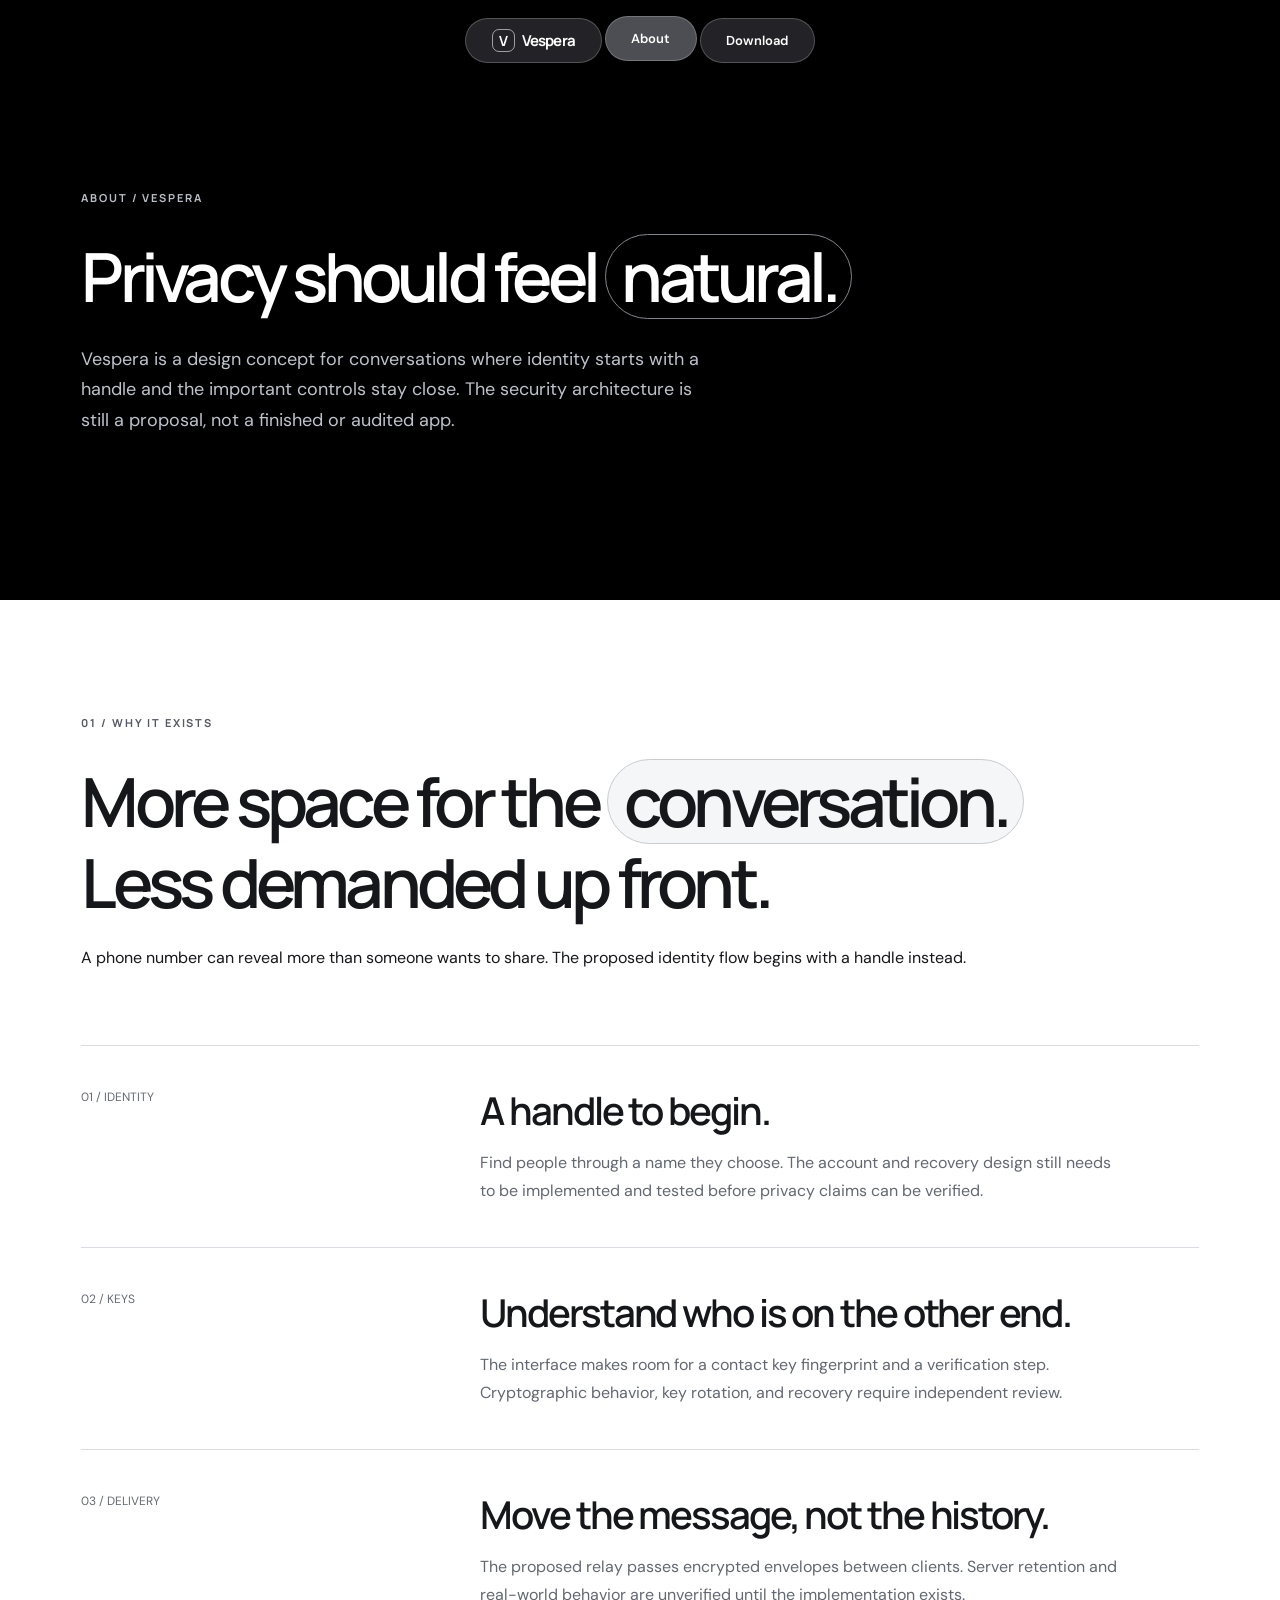
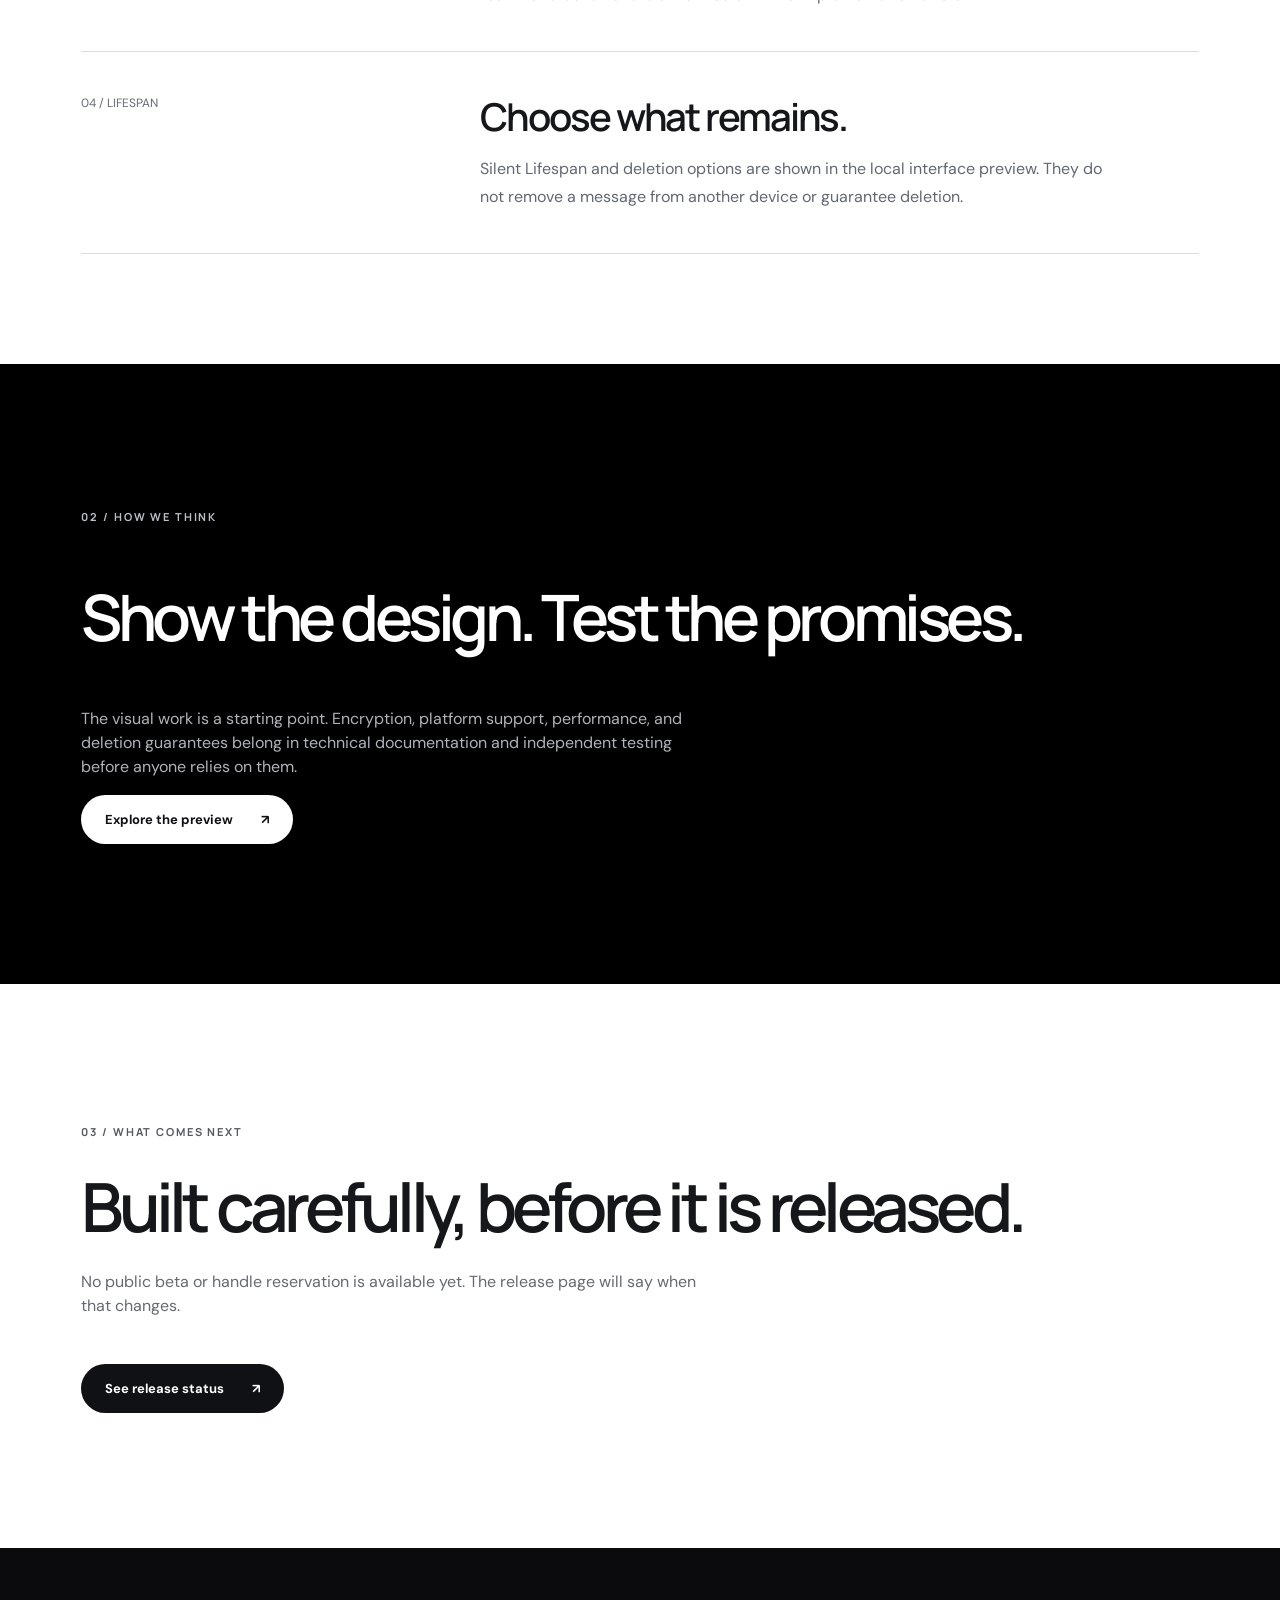
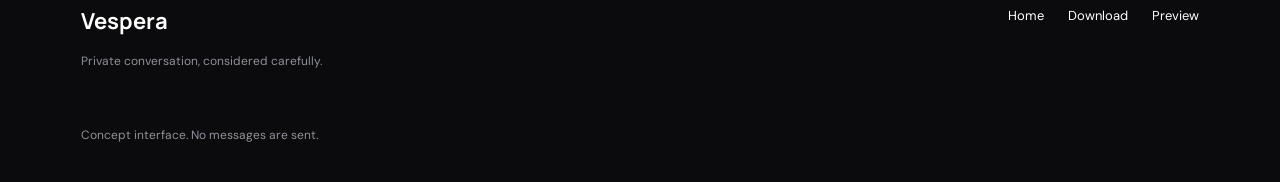
==== commit 2a9723a7: "Rebuild Vespera editorial landing and preview pages" ====
--- a/about.html
+++ b/about.html
@@ -1 +1 @@
-<!doctype html><html lang="en"><head><meta charset="utf-8"><meta name="viewport" content="width=device-width,initial-scale=1"><meta name="theme-color" content="#090d13"><meta name="description" content="The thinking behind Vespera, a private messaging concept with calmer controls."><title>About | Vespera</title><link rel="stylesheet" href="styles.css"></head><body><a class="skip" href="#main">Skip to content</a><header class="site-header"><nav class="nav" aria-label="Main navigation"><a class="brand" href="index.html"><span class="mark" aria-hidden="true">V</span>Vespera</a><div class="nav-links" id="nav-links"><a href="index.html#features">Features</a><a href="about.html" aria-current="page">About</a><a href="download.html">Download</a></div><a class="nav-cta" href="download.html">Explore release</a><button class="menu-toggle" type="button" aria-controls="nav-links" aria-expanded="false" aria-label="Open menu"><span></span><span></span></button></nav></header><main id="main" class="interior shell"><div class="page-hero reveal"><span class="eyebrow">ABOUT / VESPERA</span><h1>Privacy should feel <em>natural.</em></h1><p>Vespera is an exploration of what a quieter messaging experience could look like. Clear choices, considered motion, and space to think.</p></div><div class="editorial"><section class="editorial-row reveal"><span>01 / THE IDEA</span><div><h2>Conversation before clutter.</h2><p>A messaging interface should give your words space. Vespera's visual concept keeps controls close when you need them and out of the way when you don't.</p></div></section><section class="editorial-row reveal"><span>02 / IDENTITY</span><div><h2>A handle to begin.</h2><p>The proposed identity model starts with a handle rather than putting a phone number at the centre of every conversation. The final implementation and its privacy properties remain to be tested.</p></div></section><section class="editorial-row reveal"><span>03 / CONTROL</span><div><h2>Decide what remains.</h2><p>The interactive preview demonstrates local and everyone-delete choices alongside Silent Lifespan options of Off, 1h, 24h, and 7d. It does not connect to another device or remove real messages.</p></div></section><section class="editorial-row reveal"><span>04 / TRUST</span><div><h2>Proof belongs before promises.</h2><p>Encryption, key verification, deletion guarantees, and platform support require implementation and independent review. The design shows an intent, not a verified security claim.</p></div></section></div><aside class="interior-cta reveal"><span class="eyebrow">NEXT / RELEASE</span><h2>See where things stand.</h2><p>No public app download is available yet. Check the release page for current status.</p><a class="button primary" href="download.html">Release status <span aria-hidden="true">↗</span></a></aside></main><footer class="footer shell"><div><a class="brand" href="index.html"><span class="mark" aria-hidden="true">V</span>Vespera</a><p>A quieter place to talk.</p></div><div class="footer-links"><a href="index.html#features">Features</a><a href="about.html">About</a><a href="download.html">Download</a></div><small>© 2026 Vespera. Interface concept.</small></footer><script src="app.js" defer></script></body></html>+<!doctype html><html lang="en"><head><meta charset="utf-8"><meta name="viewport" content="width=device-width, initial-scale=1, viewport-fit=cover"><meta name="theme-color" content="#07090e"><meta name="description" content="The thinking behind Vespera's private messaging concept."><title>About | Vespera</title><link rel="stylesheet" href="styles.css"><script src="app.js" defer></script></head><body><a class="skip" href="#main">Skip to content</a><header class="site-header"><nav class="nav" aria-label="Main navigation"><a class="nav-pill brand" href="index.html" aria-label="Vespera home"><span class="brand-mark" aria-hidden="true">V</span> Vespera</a><a class="nav-pill" href="about.html" aria-current="page">About</a><a class="nav-pill" href="download.html">Download</a></nav></header><main id="main"><section class="interior-hero dark"><div class="shell reveal"><span class="eyebrow">ABOUT / VESPERA</span><h1>Privacy should feel <span class="text-tag">natural.</span></h1><p>Vespera is a design concept for conversations where identity starts with a handle and the important controls stay close. The security architecture is still a proposal, not a finished or audited app.</p></div></section><section class="about-principles paper"><div class="shell"><div class="intro reveal"><span class="eyebrow ink">01 / WHY IT EXISTS</span><h2>More space for the <span class="tag">conversation.</span> Less demanded up front.</h2><p>A phone number can reveal more than someone wants to share. The proposed identity flow begins with a handle instead.</p></div><div class="editorial-row reveal"><span>01 / IDENTITY</span><div><h2>A handle to begin.</h2><p>Find people through a name they choose. The account and recovery design still needs to be implemented and tested before privacy claims can be verified.</p></div></div><div class="editorial-row reveal"><span>02 / KEYS</span><div><h2>Understand who is on the other end.</h2><p>The interface makes room for a contact key fingerprint and a verification step. Cryptographic behavior, key rotation, and recovery require independent review.</p></div></div><div class="editorial-row reveal"><span>03 / DELIVERY</span><div><h2>Move the message, not the history.</h2><p>The proposed relay passes encrypted envelopes between clients. Server retention and real-world behavior are unverified until the implementation exists.</p></div></div><div class="editorial-row reveal"><span>04 / LIFESPAN</span><div><h2>Choose what remains.</h2><p>Silent Lifespan and deletion options are shown in the local interface preview. They do not remove a message from another device or guarantee deletion.</p></div></div></div></section><section class="statement black-section"><div class="shell reveal"><span class="eyebrow">02 / HOW WE THINK</span><h2>Show the design. Test the promises.</h2><p>The visual work is a starting point. Encryption, platform support, performance, and deletion guarantees belong in technical documentation and independent testing before anyone relies on them.</p><a class="button light" href="index.html#preview">Explore the preview <span aria-hidden="true">↗</span></a></div></section><section class="closing paper"><div class="shell reveal"><span class="eyebrow ink">03 / WHAT COMES NEXT</span><h2>Built carefully, before it is released.</h2><p>No public beta or handle reservation is available yet. The release page will say when that changes.</p><a class="button black" href="download.html">See release status <span aria-hidden="true">↗</span></a></div></section></main><footer class="footer"><div class="shell footer-inner"><a href="index.html" class="footer-brand">Vespera</a><span>Private conversation, considered carefully.</span><nav aria-label="Footer navigation"><a href="index.html">Home</a><a href="download.html">Download</a><a href="index.html#preview">Preview</a></nav><small>Concept interface. No messages are sent.</small></div></footer></body></html>
--- a/styles.css
+++ b/styles.css
@@ -1,2 +1,2 @@
 @import url('https://fonts.googleapis.com/css2?family=DM+Sans:wght@400;500;600;700&family=Manrope:wght@400;500;600;700;800&display=swap');
-:root{color-scheme:dark;--bg:#090d13;--surface:#101720;--surface2:#17212b;--stroke:#29343e;--text:#eef2f2;--muted:#a6b3bc;--soft:#788b96;--mint:#b8e0d6;--mint-dark:#16322f;--danger:#f3a7a4;--ease:cubic-bezier(.22,1,.36,1)}*{box-sizing:border-box}html{scroll-behavior:smooth;scroll-padding-top:110px}body{margin:0;background:radial-gradient(ellipse at 70% 7%,#15232a 0%,transparent 34%),var(--bg);color:var(--text);font:16px/1.55 'DM Sans',system-ui,sans-serif;overflow-x:hidden}button,input{font:inherit}button{cursor:pointer}a{color:inherit;text-decoration:none}a:focus-visible,button:focus-visible,input:focus-visible{outline:2px solid var(--mint);outline-offset:3px}.skip{position:absolute;top:-100px;left:16px;background:var(--mint);color:var(--bg);padding:8px;z-index:30}.skip:focus{top:8px}.shell{max-width:1200px;margin:auto;padding-inline:clamp(20px,4vw,54px)}.site-header{position:fixed;z-index:20;top:calc(16px + env(safe-area-inset-top));left:0;right:0;padding:0 18px;pointer-events:none}.nav{pointer-events:auto;max-width:1110px;height:64px;margin:auto;padding:0 11px 0 21px;border:1px solid #41515b78;border-radius:100px;background:#172029c9;backdrop-filter:blur(22px);-webkit-backdrop-filter:blur(22px);box-shadow:0 12px 40px #0008;display:flex;align-items:center;gap:20px}.brand{display:inline-flex;align-items:center;gap:10px;font:700 17px 'Manrope',sans-serif;letter-spacing:-.05em;white-space:nowrap}.mark{width:29px;height:29px;display:inline-grid;place-items:center;background:var(--mint);color:#122521;border-radius:9px 9px 12px 12px;font:bold 17px 'Manrope',sans-serif;transform:rotate(-7deg)}.nav-links{display:flex;gap:32px;margin:auto}.nav-links a,.footer-links a{font-size:13px;color:var(--muted);transition:color .2s}.nav-links a:hover,.nav-links a[aria-current],.footer-links a:hover{color:var(--text)}.nav-cta,.button{display:inline-flex;justify-content:center;align-items:center;gap:30px;background:var(--mint);color:#102621;border-radius:100px;font-weight:700;font-size:13px;min-height:42px;padding:0 21px;white-space:nowrap;transition:transform .3s var(--ease),background .3s,box-shadow .3s}.nav-cta:hover,.button:hover{transform:translateY(-3px);background:#d8f4e9;box-shadow:0 8px 26px #a9dbc322}.menu-toggle{display:none;width:42px;height:42px;border:1px solid var(--stroke);border-radius:50%;background:var(--surface);color:var(--text);align-items:center;justify-content:center;flex-direction:column;gap:5px}.menu-toggle span{width:17px;height:1px;background:currentColor;transition:transform .25s}.menu-toggle[aria-expanded=true] span:first-child{transform:translateY(3px) rotate(45deg)}.menu-toggle[aria-expanded=true] span:last-child{transform:translateY(-3px) rotate(-45deg)}.hero{min-height:780px;padding-top:clamp(155px,17vw,225px);padding-bottom:130px;display:grid;grid-template-columns:minmax(0,1fr) minmax(300px,480px);gap:clamp(40px,7vw,110px);align-items:center}.eyebrow,.control-kicker,.feature-index{font:700 11px 'Manrope',sans-serif;letter-spacing:.18em;color:var(--mint);text-transform:uppercase}.pulse{display:inline-block;width:7px;height:7px;border-radius:50%;background:var(--mint);margin-right:9px;box-shadow:0 0 0 5px #b8e0d61a}.hero h1,.page-hero h1{font:600 clamp(48px,6.2vw,83px)/1.08 'Manrope',sans-serif;letter-spacing:-.075em;margin:23px 0}.hero h1 em,.page-hero h1 em{font-style:normal;color:var(--mint)}.hero-copy>p,.page-hero>p{color:var(--muted);max-width:530px;font-size:clamp(16px,1.6vw,18px);line-height:1.7;margin:0}.hero-actions{display:flex;align-items:center;gap:30px;margin-top:37px}.hero-actions .button{min-height:49px}.text-link{font-size:13px;font-weight:700;border-bottom:1px solid #71968e;padding-bottom:6px;white-space:nowrap;transition:color .2s}.text-link:hover{color:var(--mint)}.hero-footnote{display:flex;align-items:center;gap:11px;margin-top:55px;font-size:11px;letter-spacing:.07em;color:var(--soft)}.line{width:29px;height:1px;background:var(--soft)}.preview-wrap{position:relative;min-width:0}.preview-halo{position:absolute;inset:10% -10% 20%;border-radius:50%;background:#759f9273;filter:blur(100px);pointer-events:none}.device{position:relative;width:min(100%,420px);margin:auto;background:#111a23;border:1px solid #526670;border-radius:28px;box-shadow:0 34px 80px #0009,0 0 0 7px #23303a;overflow:hidden}.device-top,.device-bottom{height:38px;display:flex;align-items:center;gap:10px;padding:0 21px;font:700 9px 'Manrope',sans-serif;letter-spacing:.16em;color:var(--soft);border-bottom:1px solid var(--stroke)}.device-monogram{font-size:12px;color:var(--mint)}.signal{display:flex;gap:3px;margin-left:auto}.signal i{width:3px;height:8px;background:var(--mint);border-radius:2px}.signal i:nth-child(2){height:11px}.signal i:nth-child(3){height:14px}.device-bottom{justify-content:space-between;border-top:1px solid var(--stroke);border-bottom:0;height:29px}.chat-header{height:70px;padding:0 19px;display:flex;align-items:center;gap:11px;border-bottom:1px solid var(--stroke)}.avatar{width:36px;height:36px;display:grid;place-items:center;border-radius:13px;background:linear-gradient(145deg,#3a5a57,#253b41);color:#d6eeea;font:700 15px 'Manrope',sans-serif}.contact{display:flex;flex-direction:column;min-width:0}.contact strong{font:700 14px 'Manrope',sans-serif}.contact small{font-size:10px;color:var(--muted);white-space:nowrap}.shield{color:var(--mint);font-size:14px}.icon-button{margin-left:auto;border:1px solid var(--stroke);background:var(--surface2);color:var(--mint);width:33px;height:33px;border-radius:11px;font-size:20px;line-height:0}.chat-body{height:317px;position:relative;padding:16px 18px;display:flex;flex-direction:column;gap:13px;background:radial-gradient(circle at 50% 0%,#192a2c 0%,transparent 60%);overflow-y:auto}.day-divider{font:700 10px 'Manrope',sans-serif;letter-spacing:.12em;color:var(--soft);display:flex;gap:10px;align-items:center;justify-content:center}.day-divider span{opacity:.7}.message{max-width:83%;width:fit-content;border-radius:17px;padding:11px 14px 8px;border:1px solid var(--stroke);font-size:12px;line-height:1.5;transition:transform .3s var(--ease),opacity .3s,background .3s}.message p{margin:0}.incoming{background:#1b2730;align-self:flex-start}.outgoing{background:#263d3c;align-self:flex-end;border-color:#42625d}.meta{display:block;text-align:right;margin-top:5px;font-size:10px;color:#b0c1c0}.checks{color:var(--mint);letter-spacing:-.18em;padding-right:3px}.interactive{cursor:pointer;user-select:none}.interactive:hover{transform:translateY(-3px);background:#30504b}.message-hint{display:block;margin-bottom:4px;color:var(--mint);font-size:9px;letter-spacing:.13em;font-weight:700}.interactive.deleted{border-style:dashed;background:transparent;color:var(--muted);cursor:default}.interactive.deleted .message-hint,.interactive.deleted .meta{display:none}.interactive.removed{opacity:0;transform:scale(.94);pointer-events:none}.action-sheet{position:absolute;z-index:5;right:14px;bottom:12px;width:min(245px,calc(100% - 28px));border:1px solid #52616b;border-radius:15px;background:#1c2730f5;backdrop-filter:blur(20px);box-shadow:0 18px 40px #000b;padding:5px;animation:sheetIn .24s var(--ease)}.action-sheet[hidden]{display:none}.sheet-label{font:700 9px 'Manrope',sans-serif;color:var(--soft);letter-spacing:.15em;padding:11px 10px}.action-sheet button{width:100%;text-align:left;color:var(--text);padding:9px 11px;background:transparent;border:0;border-radius:8px;font-size:12px}.action-sheet button:hover{background:#ffffff12}.action-sheet .danger{color:var(--danger)}.composer{height:57px;padding:0 12px;display:flex;align-items:center;gap:9px;border-top:1px solid var(--stroke)}.attach,.send{width:30px;height:30px;border:1px solid var(--stroke);background:var(--surface2);color:var(--mint);border-radius:10px;font-size:19px;line-height:1}.send{background:var(--mint);color:var(--bg);border:0;font-size:19px}.lock{color:var(--mint);font-size:20px}.composer input{flex:1;min-width:0;background:none;border:0;color:var(--muted);font-size:11px}.composer input::placeholder{color:var(--muted);opacity:1}.toast{position:absolute;bottom:46px;left:50%;transform:translate(-50%,10px);border-radius:8px;padding:7px 10px;background:#29483f;color:#e5f5ef;font-size:11px;opacity:0;pointer-events:none;white-space:nowrap;max-width:95%;overflow:hidden;text-overflow:ellipsis;transition:opacity .2s,transform .2s}.toast.show{opacity:1;transform:translate(-50%,0)}.lifespan{position:relative;display:flex;flex-wrap:wrap;align-items:center;justify-content:center;gap:8px 20px;margin-top:35px}.lifespan p{font-size:12px;color:var(--muted);margin:3px 0}.control-kicker{font-size:9px}.lifespan-pills{display:flex;gap:3px;border:1px solid var(--stroke);background:#18222b;border-radius:100px;padding:3px}.lifespan-pills button{border:0;background:none;color:var(--muted);font-size:11px;padding:6px 9px;border-radius:100px;white-space:nowrap}.lifespan-pills button[aria-pressed=true]{background:var(--mint);color:#102621}.reset{background:none;border:0;color:var(--muted);font-size:11px;text-decoration:underline;text-underline-offset:4px}.features{padding-block:85px 135px}.section-intro{max-width:600px;margin-bottom:48px}.section-intro h2,.closing h2,.interior-cta h2{font:600 clamp(34px,4.5vw,56px)/1.14 'Manrope',sans-serif;letter-spacing:-.06em;margin:18px 0}.section-intro p,.closing p,.interior-cta p{color:var(--muted);line-height:1.7;max-width:560px}.feature-grid,.release-grid{display:grid;grid-template-columns:repeat(2,minmax(0,1fr));gap:16px}.feature,.release-card{min-width:0;min-height:305px;border:1px solid var(--stroke);border-radius:22px;background:linear-gradient(145deg,#17232c,#111920);padding:clamp(24px,3vw,38px);transition:transform .35s var(--ease),border-color .35s,box-shadow .35s}.feature:hover,.release-card:hover{transform:translateY(-5px);border-color:#699287;box-shadow:0 16px 45px #0005}.feature-index{color:#95aaa9}.feature-symbol{font:500 32px 'Manrope',sans-serif;color:var(--mint);margin:26px 0 14px}.feature h3{font:600 22px 'Manrope',sans-serif;letter-spacing:-.045em;margin:0 0 10px}.feature p,.release-card p{font-size:14px;color:var(--muted);line-height:1.65;margin:0 0 24px;max-width:400px}.feature-rule{display:block;width:100%;height:1px;background:var(--stroke);margin-top:auto}.feature small{display:block;color:var(--mint);letter-spacing:.1em;font-size:9px;margin-top:13px}.closing,.interior-cta{border-top:1px solid var(--stroke);padding-block:95px 120px}.closing .button,.interior-cta .button{margin-top:20px}.footer{border-top:1px solid var(--stroke);padding-block:50px 35px;display:grid;grid-template-columns:1fr auto;gap:40px}.footer p,.footer small{color:var(--soft);font-size:12px}.footer-links{display:flex;gap:25px}.footer small{grid-column:1/-1}.interior{padding-top:170px}.page-hero{max-width:760px;padding-bottom:100px}.page-hero h1{margin-top:22px}.editorial{border-top:1px solid var(--stroke)}.editorial-row{display:grid;grid-template-columns:220px 1fr;gap:30px;padding:42px 0;border-bottom:1px solid var(--stroke)}.editorial-row>span{font:700 11px 'Manrope',sans-serif;letter-spacing:.12em;color:var(--mint)}.editorial-row h2,.release-card h2{font:600 25px 'Manrope',sans-serif;letter-spacing:-.05em;margin:0 0 13px}.editorial-row p{max-width:650px;margin:0;color:var(--muted);line-height:1.75}.interior-cta{margin-top:65px}.release-card{min-height:260px;display:flex;flex-direction:column;align-items:flex-start}.release-card h2{margin-top:27px}.release-card .text-link{margin-top:auto}@keyframes sheetIn{from{opacity:0;transform:translateY(12px) scale(.97)}to{opacity:1;transform:none}}@media(prefers-reduced-motion:no-preference){.reveal{opacity:0;transform:translateY(25px);transition:opacity .7s var(--ease),transform .7s var(--ease)}.reveal.is-visible{opacity:1;transform:none}.feature:nth-child(2),.feature:nth-child(4){transition-delay:.08s}}@media(max-width:900px){.hero{grid-template-columns:1fr;gap:70px;text-align:center;padding-top:160px}.hero-copy{display:flex;flex-direction:column;align-items:center}.hero-actions{justify-content:center}.preview-wrap{width:100%;max-width:490px;margin:auto}.section-intro{text-align:center;margin-inline:auto}.hero-footnote{margin-top:35px}}@media(max-width:660px){.site-header{padding:0 13px}.nav{height:56px;padding-left:16px}.nav-links{position:absolute;top:66px;left:13px;right:13px;background:#18242df5;border:1px solid var(--stroke);border-radius:19px;padding:12px;display:none;flex-direction:column;gap:0;box-shadow:0 20px 45px #0008}.nav-links.is-open{display:flex}.nav-links a{padding:12px}.nav-cta{margin-left:auto;min-height:37px;padding:0 13px;font-size:11px}.menu-toggle{display:flex}.hero{padding-top:145px;padding-bottom:75px;gap:58px}.hero h1{font-size:clamp(40px,10vw,58px)}.hero-copy>p{font-size:15px}.hero-actions{gap:20px;flex-wrap:wrap}.hero-footnote{margin-top:28px}.device{width:min(100% - 12px,420px)}.features{padding:55px 0 85px}.feature-grid,.release-grid{grid-template-columns:1fr}.feature{min-height:285px}.closing,.interior-cta{padding-block:75px}.footer{grid-template-columns:1fr;gap:20px}.footer small{grid-column:auto}.interior{padding-top:140px}.page-hero{padding-bottom:65px}.editorial-row{grid-template-columns:1fr;gap:15px;padding:30px 0}.lifespan{flex-direction:column}.release-card{min-height:230px}}@media(max-width:380px){.shell{padding-inline:18px}.contact small{font-size:9px}.chat-body{padding-inline:12px}.hero-actions{flex-direction:column;align-items:stretch}.hero-actions .button{width:100%}.device-top{padding-inline:14px}}@media(prefers-reduced-motion:reduce){*,*::before,*::after{scroll-behavior:auto!important;animation-duration:.01ms!important;transition-duration:.01ms!important}.reveal{opacity:1!important;transform:none!important}}+:root{--ink:#111319;--paper:#fff;--mist:#f6f7f8;--night:#050506;--graphite:#0c0c0e;--muted:#a4a5aa;--line:#e8e9eb;--ease:cubic-bezier(.22,1,.36,1)}*{box-sizing:border-box}html{scroll-behavior:smooth;scroll-padding-top:100px}body{margin:0;min-width:0;overflow-x:clip;font:16px/1.5 'DM Sans',sans-serif;background:var(--paper);color:var(--ink)}button,input{font:inherit}button{cursor:pointer}a{color:inherit;text-decoration:none}a:focus-visible,button:focus-visible{outline:2px solid #9ac9be;outline-offset:4px}.skip{position:fixed;top:-100px;left:12px;z-index:100;background:white;color:black;padding:10px}.skip:focus{top:8px}.shell{max-width:1240px;margin:auto;padding-inline:clamp(20px,4.8vw,66px)}.site-header{position:fixed;top:calc(18px + env(safe-area-inset-top));z-index:40;left:0;right:0;display:flex;justify-content:center;padding:0 16px;pointer-events:none}.nav{display:flex;gap:3px;pointer-events:auto;max-width:100%;filter:drop-shadow(0 14px 30px #0004)}.nav-pill{display:grid;place-items:center;min-height:45px;border-radius:100px;background:rgba(45,45,50,.78);border:1px solid rgba(255,255,255,.22);-webkit-backdrop-filter:blur(24px) saturate(140%);backdrop-filter:blur(24px) saturate(140%);color:white;padding:0 clamp(18px,2vw,28px);font-size:13px;font-weight:600;white-space:nowrap;transition:background .25s,transform .25s}.nav-pill:hover,.nav-pill[aria-current=page]{background:rgba(86,86,94,.9);transform:translateY(-2px)}.brand{gap:7px;display:flex;font:700 15px 'Manrope',sans-serif;letter-spacing:-.055em}.brand-mark{border:1px solid #ffffff90;width:23px;height:23px;border-radius:7px;display:grid;place-items:center;font-size:14px}.dark,.black-section{background:#000;color:white}.hero{position:relative;min-height:min(920px,100svh);overflow:hidden;background:radial-gradient(ellipse 45% 55% at 72% 57%,#333849 0%,#141821 45%,transparent 85%),radial-gradient(ellipse at 14% 10%,#1e2630,transparent 35%),#07090e}.hero-inner{min-height:min(920px,100svh);display:grid;grid-template-columns:1.18fr .82fr;align-items:center;gap:40px;padding-top:150px;padding-bottom:130px}.hero-copy{position:relative;z-index:2}.eyebrow,.micro,.card-number{font:700 11px 'Manrope',sans-serif;letter-spacing:.17em;text-transform:uppercase}.eyebrow{color:#babec6}.eyebrow.ink{color:#565962}.hero h1{font:600 clamp(55px,6.7vw,105px)/1.05 'Manrope',sans-serif;letter-spacing:-.078em;margin:28px 0;max-width:780px}.hero h1 em{font-style:normal;color:#c2ccdf}.hero-copy>p{color:#c1c6cf;max-width:570px;font-size:clamp(16px,1.8vw,20px);line-height:1.65}.actions{display:flex;gap:12px;flex-wrap:wrap;margin-top:36px}.button{border:1px solid transparent;border-radius:100px;min-height:49px;padding:0 23px;display:inline-flex;align-items:center;justify-content:center;gap:28px;font-weight:700;font-size:13px;white-space:nowrap;transition:transform .3s var(--ease),background .3s}.button:hover{transform:translateY(-3px)}.button.light{background:white;color:#101115}.button.outline{background:transparent;color:white;border-color:#ffffff68}.button.black{background:#101115;color:white;margin-top:30px}.fine{display:block;color:#8b929e;font-size:12px;margin-top:45px}.hero-index{position:absolute;left:clamp(20px,5vw,70px);bottom:34px;color:#9098a4;font:700 10px 'Manrope';letter-spacing:.17em}.hero-art{height:500px;min-width:0;position:relative;display:grid;place-items:center}.orb{position:absolute;width:min(38vw,490px);aspect-ratio:1;border-radius:50%;background:radial-gradient(circle at 30% 30%,#818c9d,#414b5b 38%,#161d29 65%,#090b10 74%);box-shadow:inset -34px -26px 60px #0008,0 0 100px #98a8bf44}.art-ring{position:absolute;border:1px solid #ffffff3b;border-radius:50%;transform:rotate(-26deg);width:125%;height:58%}.ring-two{transform:rotate(37deg);height:42%;opacity:.55}.glass-card{position:absolute;z-index:2;width:230px;min-height:133px;padding:21px;display:flex;flex-direction:column;gap:7px;background:#ffffff15;border:1px solid #ffffff5a;border-radius:22px;box-shadow:0 25px 55px #0006;-webkit-backdrop-filter:blur(25px);backdrop-filter:blur(25px)}.glass-card strong{font:700 23px 'Manrope'}.glass-card span:last-child{color:#d1d5df;font-size:11px}.micro{color:#aab2c0;font-size:10px}.glass-one{left:0;top:18%}.glass-two{right:0;bottom:13%}.paper{background:white;color:#16171a}.paper-tint{background:#f8f9fa;color:#15161a}.editorial{padding-block:130px 155px}.intro{max-width:1020px;margin-bottom:75px}.intro h2,.section-heading h2,.closing h2,.interior-hero h1{font:600 clamp(40px,5.3vw,77px)/1.14 'Manrope',sans-serif;letter-spacing:-.07em;margin:25px 0}.tag{display:inline-block;border:1px solid #c8cbd0;background:#f5f6f8;border-radius:100px;padding:.04em .23em;white-space:normal}.text-tag{display:inline-block;border:1px solid #83868d;border-radius:100px;padding:.04em .22em}.story-grid{display:grid;grid-template-columns:repeat(2,minmax(0,1fr));gap:16px}.story-card{min-height:490px;border:1px solid #e9ebee;border-radius:30px;background:#f9fafb;padding:clamp(24px,3.5vw,46px);display:flex;flex-direction:column;overflow:hidden;min-width:0}.card-number{color:#777b83}.story-card h3{font:600 clamp(25px,2.6vw,39px)/1.18 'Manrope';letter-spacing:-.055em;margin:30px 0 10px}.story-card p{color:#5e626b;max-width:440px;margin:0}.artifact{margin-top:auto;min-height:175px;border:1px solid #e7e8ea;background:white;border-radius:23px;box-shadow:0 15px 35px #19212a09;padding:25px;overflow:hidden}.identity-art{display:flex;flex-direction:column;align-items:flex-start;gap:6px}.identity-art strong{font:700 26px 'Manrope'}.identity-art small,.artifact>span,.group-art small{font-size:10px;color:#80838b;letter-spacing:.08em}.identity-art .art-rule{width:100%;border-top:1px solid #e4e5e6;margin:8px 0}.profile-dot{background:#171923;color:#fff;border-radius:14px;width:38px;height:38px;display:grid;place-items:center}.timer-art{display:flex;flex-direction:column;justify-content:space-between;gap:20px}.timer-pills{display:flex;gap:4px;border-radius:100px;background:#f1f2f3;padding:5px;width:max-content;max-width:100%}.timer-pills b{font-size:12px;padding:9px 13px;border-radius:100px}.timer-pills .chosen{background:#1c1e24;color:white}.relay-art,.group-art{display:flex;align-items:center;justify-content:space-between;gap:7px}.relay-art span{font-size:13px;color:#1d2026}.relay-art i{height:1px;flex:1;background:#9fa6af}.group-art{justify-content:center;position:relative}.group-art>span{display:grid;place-items:center;width:57px;height:57px;border-radius:19px;background:#20232a;color:white;font-weight:700;margin-left:-14px;border:3px solid #fff}.group-art>span:nth-child(2){background:#777f92}.group-art>span:nth-child(3){background:#afb5c1}.group-art small{position:absolute;bottom:18px;text-align:center}.delete-art{display:flex;flex-direction:column;justify-content:center;gap:9px;max-width:350px}.delete-art strong{border:1px solid #e5e6e9;border-radius:9px;padding:8px 12px;font-size:12px}.devices-art{display:flex;align-items:end;justify-content:center;position:relative}.mini-desktop{width:75%;height:125px;background:#1d2026;border-radius:10px;border:5px solid #272a31;color:white;padding:9px;display:flex;gap:5px}.mini-desktop b{width:5px;height:5px;border-radius:50%;background:#c4c8cc}.mini-desktop i{margin:auto;font-style:normal}.mini-phone{position:absolute;right:7%;bottom:9px;width:60px;height:115px;border:5px solid #1a1c21;border-radius:15px;background:#28313b;color:#fff;display:flex;flex-direction:column;justify-content:space-around;text-align:center;font-size:20px}.mini-phone small{font-size:9px}.showcase,.desktop-section{padding-block:140px 150px}.section-heading{max-width:860px;margin-bottom:70px}.section-heading h2{margin-bottom:21px}.section-heading>p{font-size:16px;color:#a6a9af;max-width:590px}.showcase-layout{display:grid;grid-template-columns:1.1fr .9fr;align-items:center;gap:clamp(30px,6vw,100px)}.phone-stage{border-radius:35px;background:radial-gradient(circle at center,#252c38,transparent 60%);padding:25px;display:grid;place-items:center}.phone{width:min(100%,370px);height:700px;padding:9px;border:2px solid #626873;border-radius:52px;background:#17181c;box-shadow:0 40px 80px #000,0 0 0 4px #333840}.phone-screen{height:100%;border-radius:42px;overflow:hidden;background:#10151c;display:flex;flex-direction:column}.phone-status{height:38px;padding:11px 28px;display:flex;justify-content:space-between;color:#f6f7f9;font:600 11px 'Manrope'}.chat-top{height:69px;border-bottom:1px solid #ffffff19;display:flex;align-items:center;gap:11px;padding:0 14px;color:white}.back-mark{font-size:28px}.avatar{width:37px;height:37px;flex:none;border-radius:14px;display:grid;place-items:center;background:#657781;color:white;font-weight:700}.chat-person{display:flex;flex-direction:column;min-width:0}.chat-person strong{font-size:13px}.chat-person small{font-size:10px;color:#abb9c2}.call-mark{font-size:27px;margin-left:auto}.chat-thread{flex:1;position:relative;padding:23px 14px;display:flex;flex-direction:column;gap:20px;background:radial-gradient(circle at top,#1c2931,#10151c 65%)}.date{text-align:center;color:#8998a3;font-size:10px;letter-spacing:.13em}.bubble{border:1px solid #ffffff18;border-radius:19px;max-width:80%;width:fit-content;color:#f7f8f9;font-size:12px;padding:12px 15px;text-align:left;line-height:1.45;position:relative}.bubble small{display:block;color:#abb6be;font-size:9px;text-align:right;margin-top:7px}.bubble.received{background:#24323d;align-self:flex-start}.bubble.sent{background:#344844;align-self:flex-end}.bubble.selectable{border-color:#788f86;transition:transform .2s,background .2s}.selectable:hover{transform:translateY(-3px);background:#45615c}.tap-hint{display:block;font-size:9px;color:#d1e6db;letter-spacing:.12em;margin-top:4px}.action-menu{position:absolute;z-index:3;right:10px;bottom:35px;width:205px;padding:8px;border:1px solid #71817d;border-radius:17px;background:#202b2cf2;-webkit-backdrop-filter:blur(20px);backdrop-filter:blur(20px);box-shadow:0 18px 35px #0008}.action-menu[hidden]{display:none}.action-menu>span{display:block;color:#a5b6b1;font-size:9px;letter-spacing:.08em;padding:8px}.action-menu button{display:block;width:100%;border:0;border-radius:8px;background:transparent;color:white;padding:10px 7px;text-align:left;font-size:12px}.action-menu button:hover{background:#ffffff17}.composer{height:55px;padding:0 17px;display:flex;align-items:center;gap:13px;color:#93a5aa;border-top:1px solid #ffffff1c;font-size:11px}.composer span:last-child{margin-left:auto;color:#d9e9e2;font-size:20px}.home-indicator{width:108px;height:4px;border-radius:8px;background:white;align-self:center;margin:10px}.showcase-side{display:grid;gap:14px}.side-card{border:1px solid #ffffff29;border-radius:27px;padding:27px 30px;background:#121315}.side-card h3{font:600 25px/1.2 'Manrope';letter-spacing:-.05em;margin:14px 0}.side-card p{font-size:13px;color:#9da1a8;margin:0}.lifespan-options{display:flex;gap:4px;padding:4px;border:1px solid #55575d;border-radius:100px;width:max-content;max-width:100%;margin:22px 0}.lifespan-options button{border:0;border-radius:100px;background:transparent;color:#acb0b6;padding:8px 12px;font-size:12px}.lifespan-options button[aria-pressed=true]{background:white;color:#111}.metrics{padding-block:135px}.metrics .section-heading>p{color:#696e76}.metric-grid{display:grid;grid-template-columns:repeat(3,minmax(0,1fr));border-top:1px solid #d8dbe0;border-bottom:1px solid #d8dbe0;margin:75px 0}.metric{padding:35px 28px 39px;display:flex;flex-direction:column;gap:10px;border-right:1px solid #d8dbe0}.metric:first-child{padding-left:0}.metric:last-child{border:0}.metric strong{font:600 clamp(45px,6vw,80px)/1 'Manrope';letter-spacing:-.08em}.metric span{font-size:13px;color:#646872;max-width:210px}.ticker{overflow-x:auto;scrollbar-width:none}.ticker::-webkit-scrollbar{display:none}.ticker-track{width:max-content;display:flex;gap:9px}.ticker-track span{border:1px solid #b9bdc3;border-radius:100px;padding:11px 18px;font-size:12px;white-space:nowrap}.mac-window{border:1px solid #686a70;border-radius:17px;background:#15181d;overflow:hidden;box-shadow:0 45px 85px #0009}.mac-bar{height:44px;border-bottom:1px solid #ffffff20;display:flex;align-items:center;justify-content:space-between;padding:0 20px;color:#8c9096;font-size:11px}.lights{display:flex;gap:7px}.lights i{width:11px;height:11px;border-radius:50%;background:#fb6861}.lights i:nth-child(2){background:#f5c055}.lights i:nth-child(3){background:#5bc267}.mac-content{height:470px;display:grid;grid-template-columns:190px 270px minmax(0,1fr)}.mac-sidebar{border-right:1px solid #ffffff16;display:flex;flex-direction:column;gap:6px;padding:27px 16px;color:#9ba0a8;font-size:12px}.mac-sidebar strong{color:white;font:700 18px 'Manrope';margin-bottom:29px}.mac-sidebar span{padding:10px;border-radius:10px}.mac-sidebar .active{background:#2f343e;color:#fff}.mac-list{border-right:1px solid #ffffff16;padding:25px 12px}.mac-list>span{color:#9699a1;font-size:10px;letter-spacing:.12em;margin-left:9px}.mac-contact{display:flex;gap:10px;align-items:center;padding:14px 9px;border-radius:11px;margin-top:9px}.mac-contact.active{background:#313943}.mac-contact b{display:grid;place-items:center;width:35px;height:35px;border-radius:11px;background:#738b91;color:#fff}.mac-contact div{display:flex;flex-direction:column;gap:3px}.mac-contact strong{font-size:12px}.mac-contact small{color:#9ca4ad;font-size:10px}.mac-chat{min-width:0;display:flex;flex-direction:column}.mac-chat header{height:69px;border-bottom:1px solid #ffffff18;display:flex;gap:10px;align-items:center;padding:12px 24px}.mac-chat header div{display:flex;flex-direction:column;font-size:12px}.mac-chat header small{color:#9ba3aa;font-size:10px}.mac-messages{flex:1;padding:35px 28px;display:flex;flex-direction:column;gap:20px;background:radial-gradient(circle at 60% 20%,#26333b,#151a21 75%)}.mac-compose{border:1px solid #ffffff2a;border-radius:12px;color:#a4a8af;margin:12px 24px;padding:11px 17px;font-size:11px}.caption{color:#8f9198;font-size:12px;text-align:center}.charcoal{background:#0c0c0e;color:#fff}.bento-section{padding-block:130px 150px}.bento-grid{display:grid;grid-template-columns:repeat(3,minmax(0,1fr));gap:16px}.bento-card{position:relative;min-height:330px;border:1px solid #343438;background:#141416;border-radius:27px;padding:35px;display:flex;flex-direction:column}.corner{position:absolute;right:28px;top:25px;color:#95959b}.line-icon{font-size:38px;color:#bfc2cc;margin:auto 0 35px}.bento-card h3{font:600 25px/1.2 'Manrope';letter-spacing:-.05em;margin:0 0 15px}.bento-card p{font-size:13px;color:#9a9ca3;margin:0}.closing{padding-block:135px}.closing-inner{max-width:1150px}.closing p{max-width:620px;color:#656a72}.handle-bar{border-radius:100px;background:#f1f2f3;border:1px solid #dddfe2;padding:12px 14px 12px 24px;margin-top:48px;display:flex;align-items:center;gap:10px;max-width:800px}.handle-bar>span:first-child{font-weight:700;font-size:24px}.handle-bar>span:nth-child(2){font-size:13px;color:#767b83}.handle-bar a{margin-left:auto;background:#111319;color:white;border-radius:100px;padding:13px 19px;font-weight:700;font-size:12px;white-space:nowrap}.footer{background:#0b0b0d;color:white;padding-block:58px 38px}.footer-inner{display:grid;grid-template-columns:1fr auto;gap:16px}.footer-brand{font:700 22px 'Manrope'}.footer-inner>span,.footer-inner small{color:#8f9199;font-size:12px}.footer-inner nav{display:flex;gap:24px;grid-column:2;grid-row:1/3;font-size:13px}.footer-inner small{grid-column:1/-1;margin-top:40px}.toast{position:fixed;z-index:50;bottom:26px;left:50%;transform:translate(-50%,15px);opacity:0;pointer-events:none;border-radius:100px;padding:10px 17px;background:white;color:#16181d;font-size:12px;box-shadow:0 12px 32px #0005;transition:opacity .2s,transform .2s;white-space:normal;text-align:center;max-width:calc(100vw - 30px)}.toast.show{opacity:1;transform:translate(-50%,0)}.interior-hero{padding-block:185px 105px;min-height:600px}.interior-hero h1{max-width:980px}.interior-hero p{max-width:640px;color:#bec2cb;font-size:18px;line-height:1.7}.about-principles,.release-section{padding-block:110px}.editorial-row{display:grid;grid-template-columns:1fr 2fr;gap:40px;border-top:1px solid #d9dce0;padding:42px 0}.editorial-row:last-child{border-bottom:1px solid #d9dce0}.editorial-row>span{font-size:12px;color:#666b73}.editorial-row h2{font:600 clamp(27px,3vw,42px)/1.2 'Manrope';letter-spacing:-.055em;margin:0 0 15px}.editorial-row p{max-width:640px;color:#626772;margin:0;line-height:1.75}.statement{padding-block:140px}.statement h2{font:600 clamp(40px,5vw,72px)/1.13 'Manrope';letter-spacing:-.07em;max-width:970px}.statement p{color:#b0b3ba;max-width:630px}.release-grid{display:grid;grid-template-columns:repeat(3,minmax(0,1fr));gap:16px}.release-card{background:#fff;border:1px solid #e4e6e9;border-radius:27px;min-height:320px;padding:34px;display:flex;flex-direction:column}.release-card>span{color:#777d87;font-size:11px;letter-spacing:.13em}.release-card h2{font:600 30px 'Manrope';letter-spacing:-.05em;margin:70px 0 12px}.release-card p{font-size:13px;color:#646a73;margin:0}.release-card small{font-size:11px;color:#6b717a;margin-top:auto;padding-top:26px}.release-note{max-width:670px;color:#626772;margin-top:45px;line-height:1.7}.interior-band{padding-block:125px}.interior-band h2{font:600 clamp(38px,5vw,67px)/1.12 'Manrope';letter-spacing:-.07em;max-width:850px}.interior-band p{color:#b3b7c0;max-width:650px}.interior-band .button{margin-top:30px}[hidden]{display:none!important}@media(prefers-reduced-motion:no-preference){.reveal{opacity:0;transform:translateY(26px);transition:opacity .75s var(--ease),transform .75s var(--ease)}.reveal.is-visible{opacity:1;transform:none}.story-card:nth-child(2n),.bento-card:nth-child(2){transition-delay:.08s}}@media(max-width:1000px){.hero-inner{grid-template-columns:1fr}.hero-copy{max-width:780px}.hero-art{height:330px;max-width:570px;width:100%;margin:auto}.orb{width:310px}.showcase-layout{grid-template-columns:1fr}.showcase-side{grid-template-columns:repeat(3,minmax(0,1fr))}.side-card{padding:22px}.mac-content{grid-template-columns:140px 230px minmax(0,1fr)}.bento-grid{grid-template-columns:1fr 1fr}.bento-card:last-child{grid-column:1/-1}}@media(max-width:700px){.hero{min-height:0}.hero-inner{min-height:0;padding-top:175px;padding-bottom:92px;gap:30px}.hero h1{font-size:clamp(43px,10.5vw,70px)}.hero-art{height:290px}.orb{width:240px}.glass-card{width:170px;min-height:110px;padding:14px}.glass-card strong{font-size:17px}.glass-one{top:10%}.glass-two{bottom:5%}.hero-index{bottom:21px}.editorial,.showcase,.metrics,.desktop-section,.bento-section,.closing{padding-block:85px}.intro h2,.section-heading h2,.closing h2,.interior-hero h1{font-size:clamp(36px,8vw,58px)}.story-grid{grid-template-columns:1fr}.story-card{min-height:435px}.showcase-side{grid-template-columns:1fr}.metric-grid{grid-template-columns:1fr;margin:46px 0}.metric{border-right:0;border-bottom:1px solid #d8dbe0;padding:25px 0}.metric:last-child{border-bottom:0}.mac-content{grid-template-columns:100px 185px minmax(260px,1fr);width:700px}.mac-window{overflow-x:auto}.mac-sidebar{padding:20px 7px}.mac-list{padding:20px 6px}.bento-grid,.release-grid{grid-template-columns:1fr}.bento-card:last-child{grid-column:auto}.bento-card{min-height:285px}.footer-inner{grid-template-columns:1fr}.footer-inner nav{grid-column:1;grid-row:auto;flex-wrap:wrap}.footer-inner small{grid-column:1;margin-top:10px}.interior-hero{min-height:0;padding-block:170px 95px}.about-principles,.release-section,.statement,.interior-band{padding-block:85px}.editorial-row{grid-template-columns:1fr;gap:15px}.release-card{min-height:250px}.release-card h2{margin-top:35px}}@media(max-width:430px){.site-header{padding:0 8px}.nav{gap:3px}.nav-pill{min-height:43px;padding:0 14px;font-size:12px}.brand{font-size:13px;padding-inline:13px}.brand-mark{width:20px;height:20px;font-size:12px}.hero h1{font-size:clamp(39px,10.4vw,52px)}.hero-copy>p{font-size:15px}.hero-art{height:245px}.orb{width:200px}.glass-card{width:145px;min-height:95px;padding:11px;border-radius:16px}.glass-card strong{font-size:15px}.glass-card span:last-child{font-size:9px}.micro{font-size:8px}.actions .button{width:100%}.hero-index{font-size:9px}.phone-stage{padding:5px}.phone{height:650px;border-radius:42px}.phone-screen{border-radius:34px}.chat-thread{padding-inline:10px}.bubble{font-size:11px}.story-card{padding:23px}.handle-bar{border-radius:25px;flex-wrap:wrap}.handle-bar a{width:100%;text-align:center;margin:6px 0 0}.interior-hero p{font-size:15px}}@media(max-width:350px){.nav-pill{padding-inline:10px;font-size:11px}.brand{font-size:12px;padding-inline:10px}.hero h1{font-size:36px}.glass-two{right:-4px}.glass-one{left:-4px}}@media(prefers-reduced-motion:reduce){*,*::before,*::after{scroll-behavior:auto!important;transition-duration:.01ms!important;animation-duration:.01ms!important}.reveal{opacity:1!important;transform:none!important}}
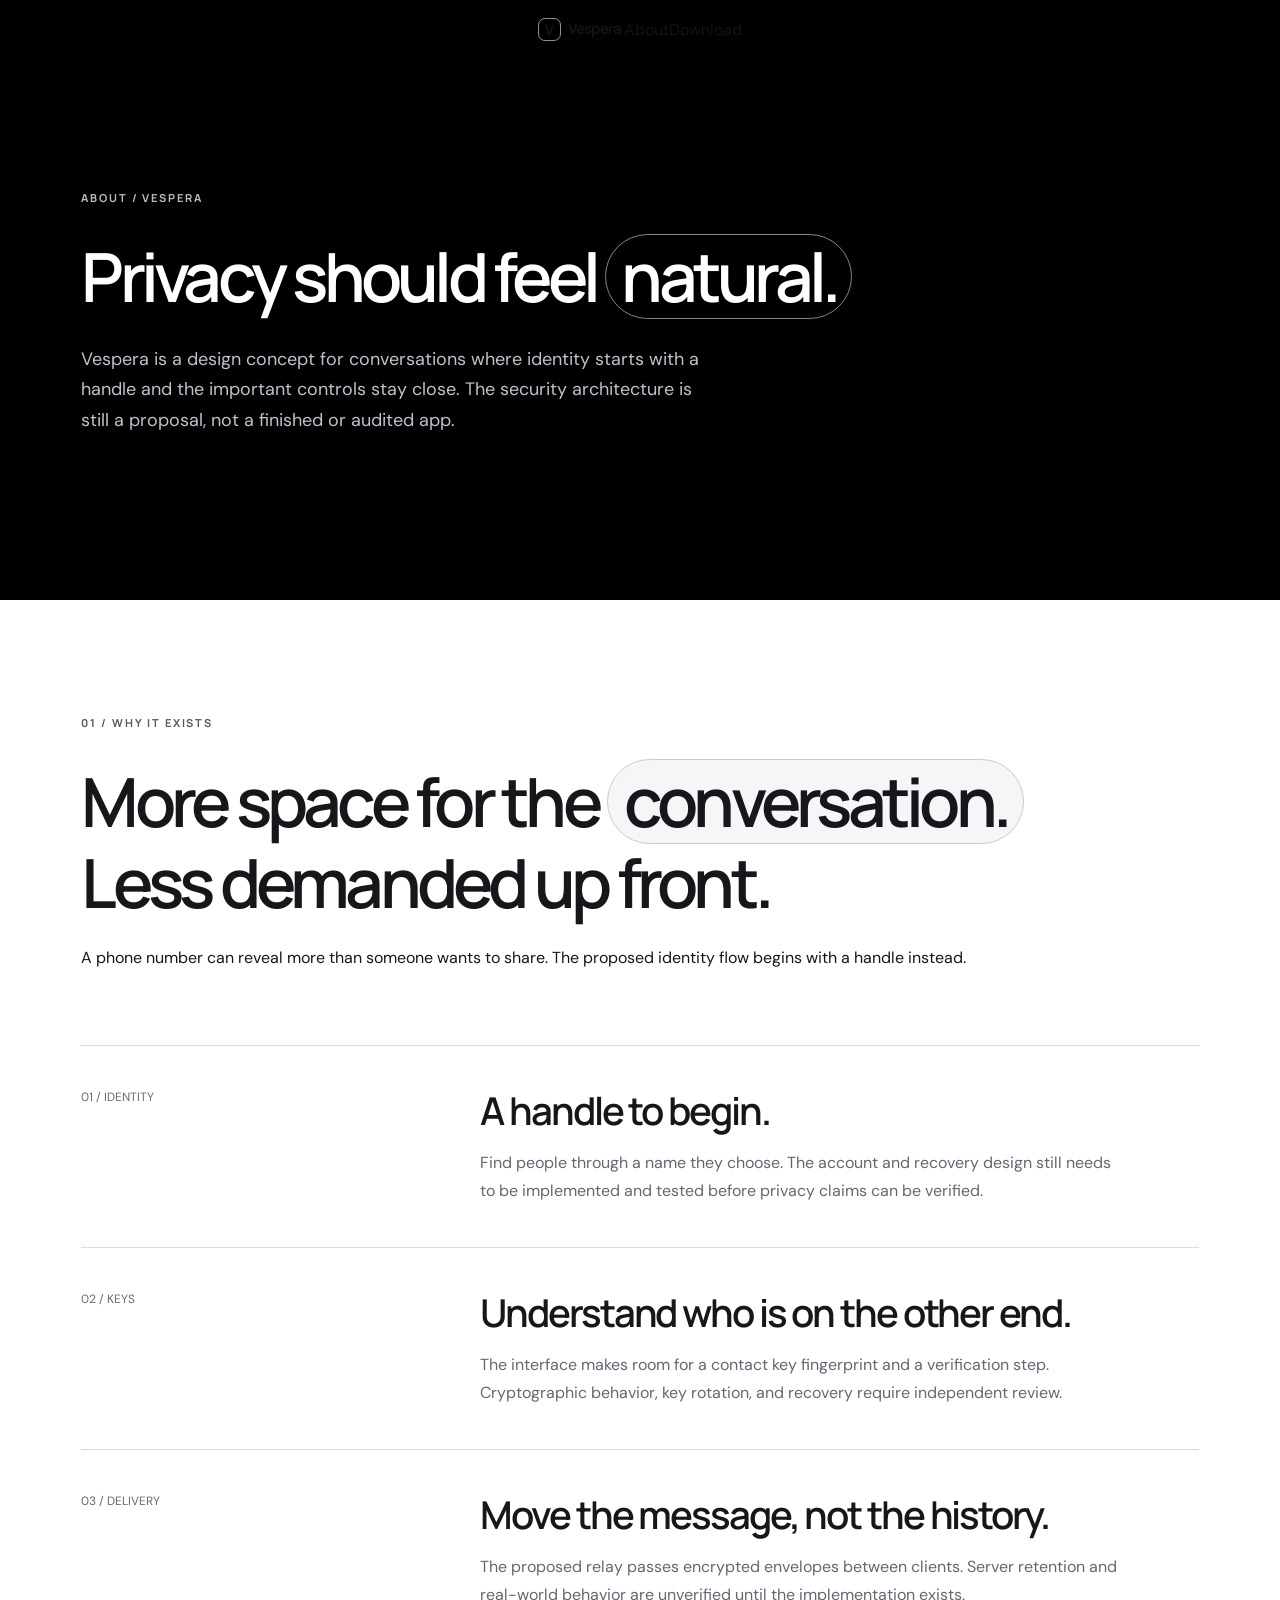
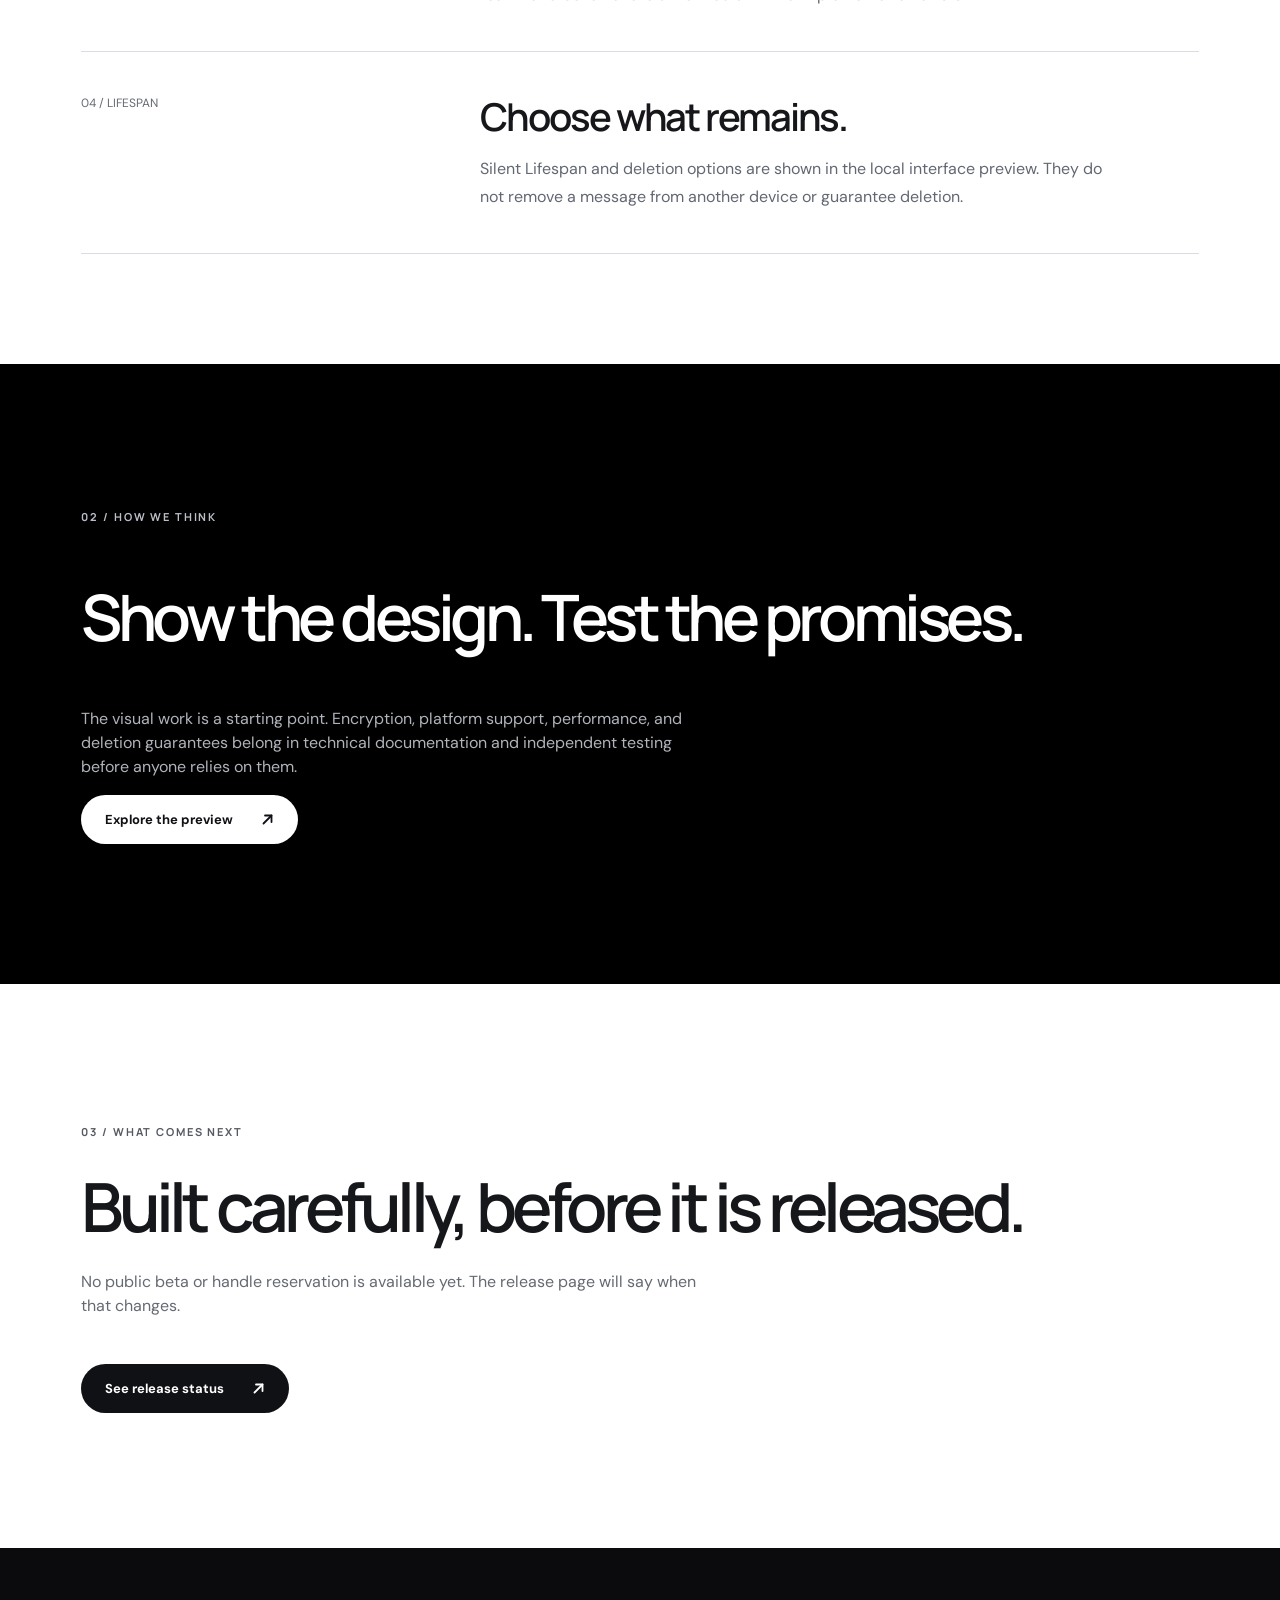
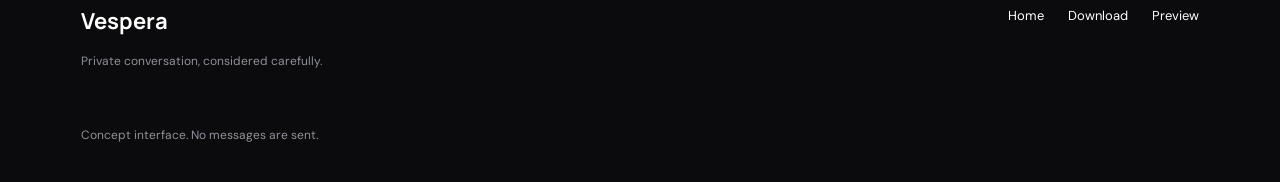
==== commit 9925455c: "Replace emoji arrow with inline SVG and update header structure in about.html" ====
--- a/about.html
+++ b/about.html
@@ -1 +1 @@
-<!doctype html><html lang="en"><head><meta charset="utf-8"><meta name="viewport" content="width=device-width, initial-scale=1, viewport-fit=cover"><meta name="theme-color" content="#07090e"><meta name="description" content="The thinking behind Vespera's private messaging concept."><title>About | Vespera</title><link rel="stylesheet" href="styles.css"><script src="app.js" defer></script></head><body><a class="skip" href="#main">Skip to content</a><header class="site-header"><nav class="nav" aria-label="Main navigation"><a class="nav-pill brand" href="index.html" aria-label="Vespera home"><span class="brand-mark" aria-hidden="true">V</span> Vespera</a><a class="nav-pill" href="about.html" aria-current="page">About</a><a class="nav-pill" href="download.html">Download</a></nav></header><main id="main"><section class="interior-hero dark"><div class="shell reveal"><span class="eyebrow">ABOUT / VESPERA</span><h1>Privacy should feel <span class="text-tag">natural.</span></h1><p>Vespera is a design concept for conversations where identity starts with a handle and the important controls stay close. The security architecture is still a proposal, not a finished or audited app.</p></div></section><section class="about-principles paper"><div class="shell"><div class="intro reveal"><span class="eyebrow ink">01 / WHY IT EXISTS</span><h2>More space for the <span class="tag">conversation.</span> Less demanded up front.</h2><p>A phone number can reveal more than someone wants to share. The proposed identity flow begins with a handle instead.</p></div><div class="editorial-row reveal"><span>01 / IDENTITY</span><div><h2>A handle to begin.</h2><p>Find people through a name they choose. The account and recovery design still needs to be implemented and tested before privacy claims can be verified.</p></div></div><div class="editorial-row reveal"><span>02 / KEYS</span><div><h2>Understand who is on the other end.</h2><p>The interface makes room for a contact key fingerprint and a verification step. Cryptographic behavior, key rotation, and recovery require independent review.</p></div></div><div class="editorial-row reveal"><span>03 / DELIVERY</span><div><h2>Move the message, not the history.</h2><p>The proposed relay passes encrypted envelopes between clients. Server retention and real-world behavior are unverified until the implementation exists.</p></div></div><div class="editorial-row reveal"><span>04 / LIFESPAN</span><div><h2>Choose what remains.</h2><p>Silent Lifespan and deletion options are shown in the local interface preview. They do not remove a message from another device or guarantee deletion.</p></div></div></div></section><section class="statement black-section"><div class="shell reveal"><span class="eyebrow">02 / HOW WE THINK</span><h2>Show the design. Test the promises.</h2><p>The visual work is a starting point. Encryption, platform support, performance, and deletion guarantees belong in technical documentation and independent testing before anyone relies on them.</p><a class="button light" href="index.html#preview">Explore the preview <span aria-hidden="true">↗</span></a></div></section><section class="closing paper"><div class="shell reveal"><span class="eyebrow ink">03 / WHAT COMES NEXT</span><h2>Built carefully, before it is released.</h2><p>No public beta or handle reservation is available yet. The release page will say when that changes.</p><a class="button black" href="download.html">See release status <span aria-hidden="true">↗</span></a></div></section></main><footer class="footer"><div class="shell footer-inner"><a href="index.html" class="footer-brand">Vespera</a><span>Private conversation, considered carefully.</span><nav aria-label="Footer navigation"><a href="index.html">Home</a><a href="download.html">Download</a><a href="index.html#preview">Preview</a></nav><small>Concept interface. No messages are sent.</small></div></footer></body></html>+<!doctype html><html lang="en"><head><meta charset="utf-8"><meta name="viewport" content="width=device-width, initial-scale=1, viewport-fit=cover"><meta name="theme-color" content="#07090e"><meta name="description" content="The thinking behind Vespera's private messaging concept."><title>About | Vespera</title><link rel="stylesheet" href="styles.css"><script src="app.js" defer></script></head><body><a class="skip" href="#main">Skip to content</a><header class="site-header"><nav class="nav" aria-label="Main navigation"><a class="brand" href="index.html" aria-label="Vespera home"><span class="brand-mark" aria-hidden="true">V</span> Vespera</a><div class="nav-links"><a class="nav-link" href="about.html" aria-current="page">About</a><a class="nav-link" href="download.html">Download</a></div></nav></header><main id="main"><section class="interior-hero dark"><div class="shell reveal"><span class="eyebrow">ABOUT / VESPERA</span><h1>Privacy should feel <span class="text-tag">natural.</span></h1><p>Vespera is a design concept for conversations where identity starts with a handle and the important controls stay close. The security architecture is still a proposal, not a finished or audited app.</p></div></section><section class="about-principles paper"><div class="shell"><div class="intro reveal"><span class="eyebrow ink">01 / WHY IT EXISTS</span><h2>More space for the <span class="tag">conversation.</span> Less demanded up front.</h2><p>A phone number can reveal more than someone wants to share. The proposed identity flow begins with a handle instead.</p></div><div class="editorial-row reveal"><span>01 / IDENTITY</span><div><h2>A handle to begin.</h2><p>Find people through a name they choose. The account and recovery design still needs to be implemented and tested before privacy claims can be verified.</p></div></div><div class="editorial-row reveal"><span>02 / KEYS</span><div><h2>Understand who is on the other end.</h2><p>The interface makes room for a contact key fingerprint and a verification step. Cryptographic behavior, key rotation, and recovery require independent review.</p></div></div><div class="editorial-row reveal"><span>03 / DELIVERY</span><div><h2>Move the message, not the history.</h2><p>The proposed relay passes encrypted envelopes between clients. Server retention and real-world behavior are unverified until the implementation exists.</p></div></div><div class="editorial-row reveal"><span>04 / LIFESPAN</span><div><h2>Choose what remains.</h2><p>Silent Lifespan and deletion options are shown in the local interface preview. They do not remove a message from another device or guarantee deletion.</p></div></div></div></section><section class="statement black-section"><div class="shell reveal"><span class="eyebrow">02 / HOW WE THINK</span><h2>Show the design. Test the promises.</h2><p>The visual work is a starting point. Encryption, platform support, performance, and deletion guarantees belong in technical documentation and independent testing before anyone relies on them.</p><a class="button light" href="index.html#preview">Explore the preview <svg class="btn-arrow" width="13" height="13" viewBox="0 0 13 13" fill="none" stroke="currentColor" stroke-width="1.8" stroke-linecap="round" stroke-linejoin="round" aria-hidden="true"><line x1="2.5" y1="10.5" x2="10.5" y2="2.5"></line><polyline points="4 2.5 10.5 2.5 10.5 9"></polyline></svg></a></div></section><section class="closing paper"><div class="shell reveal"><span class="eyebrow ink">03 / WHAT COMES NEXT</span><h2>Built carefully, before it is released.</h2><p>No public beta or handle reservation is available yet. The release page will say when that changes.</p><a class="button black" href="download.html">See release status <svg class="btn-arrow" width="13" height="13" viewBox="0 0 13 13" fill="none" stroke="currentColor" stroke-width="1.8" stroke-linecap="round" stroke-linejoin="round" aria-hidden="true"><line x1="2.5" y1="10.5" x2="10.5" y2="2.5"></line><polyline points="4 2.5 10.5 2.5 10.5 9"></polyline></svg></a></div></section></main><footer class="footer"><div class="shell footer-inner"><a href="index.html" class="footer-brand">Vespera</a><span>Private conversation, considered carefully.</span><nav aria-label="Footer navigation"><a href="index.html">Home</a><a href="download.html">Download</a><a href="index.html#preview">Preview</a></nav><small>Concept interface. No messages are sent.</small></div></footer></body></html>
